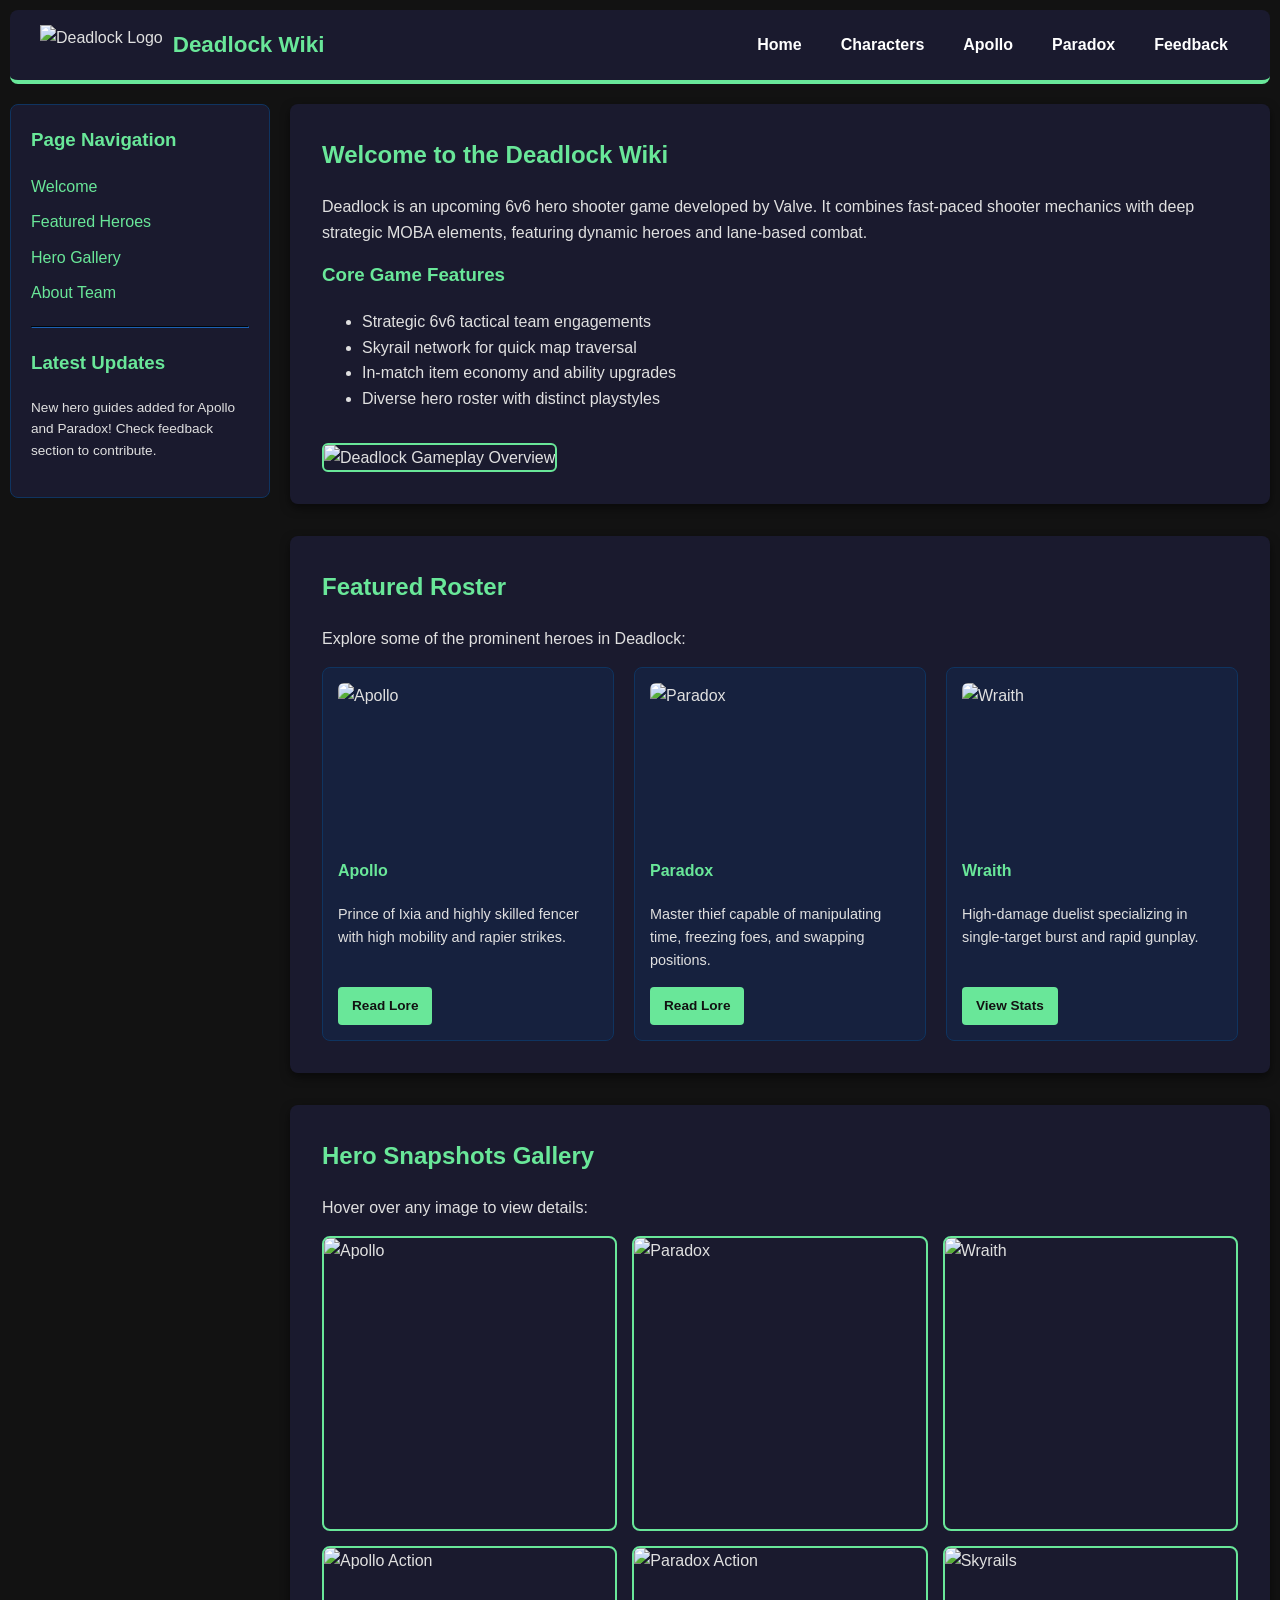
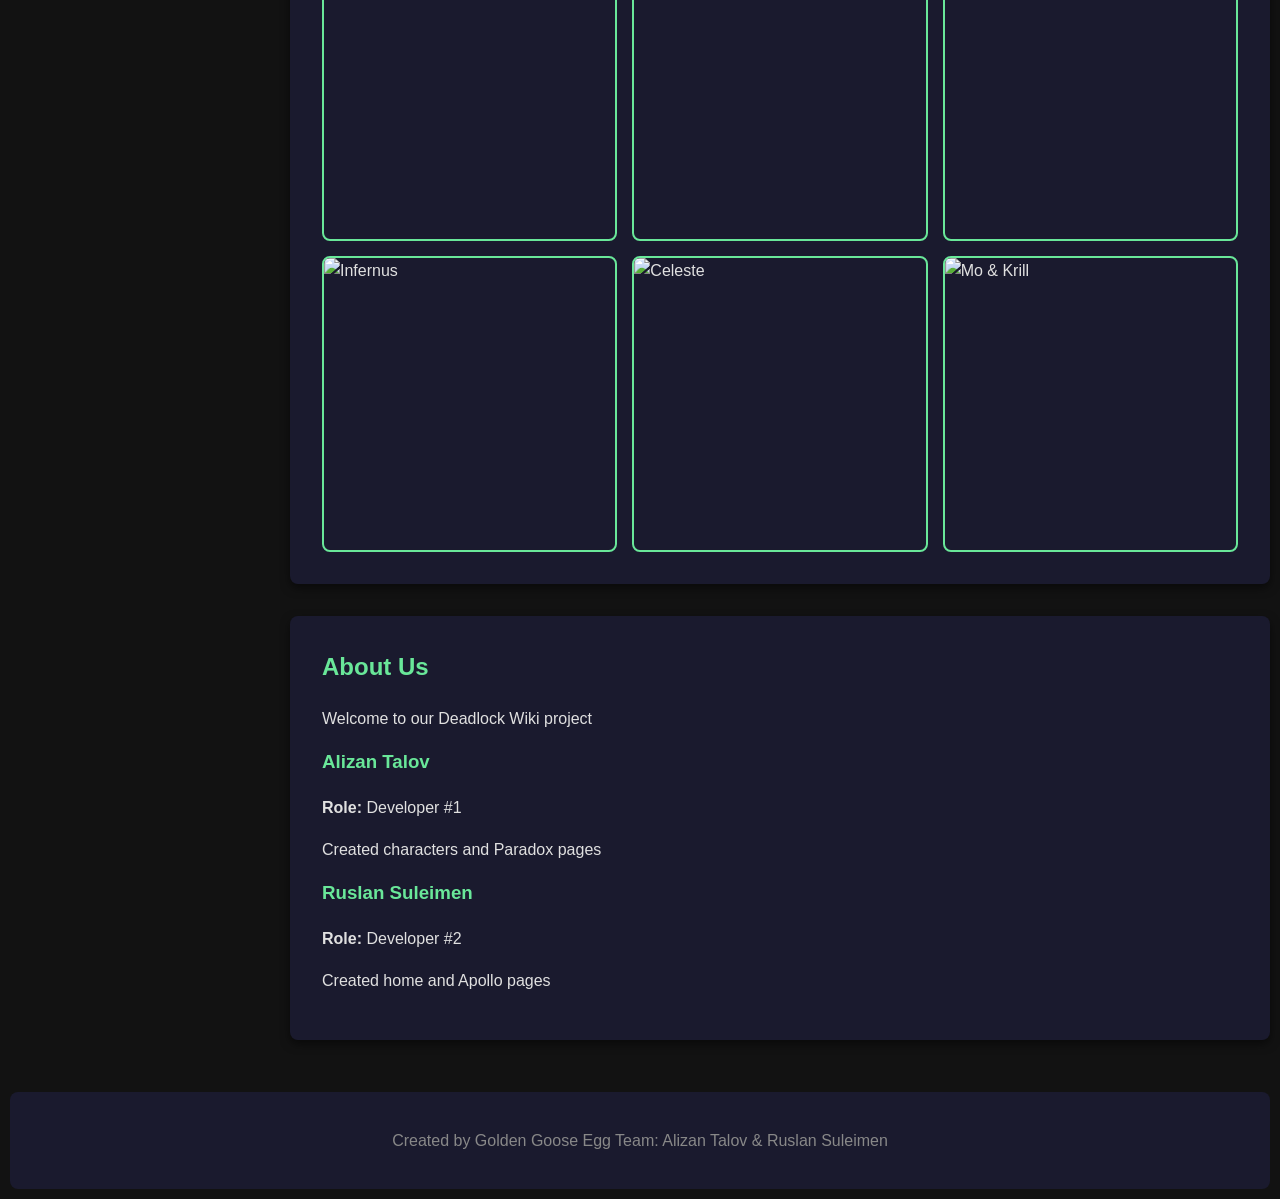
==== index.html @ c1374867 "flexbox and grid" ====
<!DOCTYPE html>
<html lang="en">
<head>
    <meta charset="UTF-8">
    <meta name="viewport" content="width=device-width, initial-scale=1.0">
    <title>Deadlock Wiki - Home</title>
    <link rel="stylesheet" href="css/style.css">
</head>
<body>

    <!-- Grid Container wrapping the site structure -->
    <div class="site-container">

        <!-- Flexbox Header (Logo Left + Links Right) -->
        <header id="main-header">
            <div class="header-logo">
                <img src="https://deadlock.wiki/images/a/a5/Mina_card.png" alt="Deadlock Logo">
                <span>Deadlock Wiki</span>
            </div>
            <nav class="nav-menu">
                <a href="index.html">Home</a>
                <a href="characters.html">Characters</a>
                <a href="apollo.html">Apollo</a>
                <a href="paradox.html">Paradox</a>
                <a href="feedback.html">Feedback</a>
            </nav>
        </header>

        <!-- Grid Area Sidebar -->
        <aside class="sidebar">
            <h3>Page Navigation</h3>
            <ul>
                <li><a href="#welcome">Welcome</a></li>
                <li><a href="#featured-heroes">Featured Heroes</a></li>
                <li><a href="#hero-gallery">Hero Gallery</a></li>
                <li><a href="#about-us">About Team</a></li>
            </ul>
            <hr style="border-color: #0f3460; margin: 20px 0;">
            <h3>Latest Updates</h3>
            <p style="font-size: 0.85rem;">New hero guides added for Apollo and Paradox! Check feedback section to contribute.</p>
        </aside>

        <!-- Grid Area Main Content -->
        <main class="main-content">
            
            <section id="welcome" class="card">
                <h2>Welcome to the Deadlock Wiki</h2>
                <p>Deadlock is an upcoming 6v6 hero shooter game developed by Valve. It combines fast-paced shooter mechanics with deep strategic MOBA elements, featuring dynamic heroes and lane-based combat.</p>
                
                <h3>Core Game Features</h3>
                <ul>
                    <li>Strategic 6v6 tactical team engagements</li>
                    <li>Skyrail network for quick map traversal</li>
                    <li>In-match item economy and ability upgrades</li>
                    <li>Diverse hero roster with distinct playstyles</li>
                </ul>

                <img src="https://i.giphy.com/media/v1.Y2lkPTc5MGI3NjExcno2NTN6ZTB4M2s2aHcwcmx2b3I0MThpc3oyb3dscnY0bTNoazNhaSZlcD12MV9pbnRlcm5hbF9naWZfYnlfaWQmY3Q9Zw/zudVphGuW4loBNWbG4/giphy.gif" alt="Deadlock Gameplay Overview" class="content-img">
            </section>

            <!-- Flexbox Cards Section -->
            <section id="featured-heroes" class="card">
                <h2>Featured Roster</h2>
                <p>Explore some of the prominent heroes in Deadlock:</p>
                
                <div class="card-row-container">
                    <div class="flex-card">
                        <img src="https://deadlock.wiki/images/0/0f/Apollo_card.png" alt="Apollo">
                        <h4>Apollo</h4>
                        <p>Prince of Ixia and highly skilled fencer with high mobility and rapier strikes.</p>
                        <a href="apollo.html" class="card-btn">Read Lore</a>
                    </div>

                    <div class="flex-card">
                        <img src="https://deadlock.wiki/images/0/08/Paradox_card.png" alt="Paradox">
                        <h4>Paradox</h4>
                        <p>Master thief capable of manipulating time, freezing foes, and swapping positions.</p>
                        <a href="paradox.html" class="card-btn">Read Lore</a>
                    </div>

                    <div class="flex-card">
                        <img src="https://deadlock.wiki/images/8/85/Wraith_card.png" alt="Wraith">
                        <h4>Wraith</h4>
                        <p>High-damage duelist specializing in single-target burst and rapid gunplay.</p>
                        <a href="characters.html" class="card-btn">View Stats</a>
                    </div>
                </div>
            </section>

            <!-- Image Gallery -->
            <section id="hero-gallery" class="card">
                <h2>Hero Snapshots Gallery</h2>
                <p>Hover over any image to view details:</p>
                
                <div class="gallery-grid">
                    <div class="gallery-item">
                        <img src="https://deadlock.wiki/images/0/0f/Apollo_card.png" alt="Apollo">
                        <div class="gallery-caption">Apollo - Duelist</div>
                    </div>
                    <div class="gallery-item">
                        <img src="https://deadlock.wiki/images/0/08/Paradox_card.png" alt="Paradox">
                        <div class="gallery-caption">Paradox - Initiator</div>
                    </div>
                    <div class="gallery-item">
                        <img src="https://deadlock.wiki/images/8/85/Wraith_card.png" alt="Wraith">
                        <div class="gallery-caption">Wraith - Carry</div>
                    </div>
                    <div class="gallery-item">
                        <img src="https://media1.tenor.com/m/4LuzGWFWoXIAAAAC/deadlock-valve-rem-deadlock-valve-apollo.gif" alt="Apollo Action">
                        <div class="gallery-caption">Apollo Combat</div>
                    </div>
                    <div class="gallery-item">
                        <img src="https://media1.tenor.com/m/nnmZL1YzI6cAAAAd/deadlock-paradox.gif" alt="Paradox Action">
                        <div class="gallery-caption">Paradox Swap</div>
                    </div>
                    <div class="gallery-item">
                        <img src="https://preview.redd.it/bioshock-style-sky-rail-guards-have-been-removed-opting-for-v0-tcio14kiq2fg1.jpg?width=1080&crop=smart&auto=webp&s=3dd9c41374547551bb95cba4e919bf19cb7da959" alt="Skyrails">
                        <div class="gallery-caption">Skyrail Transit</div>
                    </div>
                    <div class="gallery-item">
                        <img src="https://deadlock.wiki/images/6/6b/Infernus_card.png" alt="Infernus">
                        <div class="gallery-caption">Infernus - Bruiser</div>
                    </div>
                    <div class="gallery-item">
                        <img src="https://deadlock.wiki/images/9/90/Celeste_card.png" alt="Celeste">
                        <div class="gallery-caption">Celeste - Tank</div>
                    </div>
                    <div class="gallery-item">
                        <img src="https://deadlock.wiki/images/a/a1/Mo_%26_Krill_card.png" alt="Mo & Krill">
                        <div class="gallery-caption">Mo & Krill - Tank</div>
                    </div>
                </div>
            </section>

            <section id="about-us" class="card">
                <h2>About Us</h2>
                <p>Welcome to our Deadlock Wiki project</p>

                <div class="bio-block">
                    <h3>Alizan Talov</h3>
                    <p><strong>Role:</strong> Developer #1</p>
                    <p>Created characters and Paradox pages</p>
                </div>

                <div class="bio-block">
                    <h3>Ruslan Suleimen</h3>
                    <p><strong>Role:</strong> Developer #2</p>
                    <p>Created home and Apollo pages</p>
                </div>
            </section>

        </main>

        <!-- Task 3: Grid Area - Footer -->
        <footer>
            <p>Created by Golden Goose Egg Team: Alizan Talov & Ruslan Suleimen</p>
        </footer>

    </div>

</body>
</html>
---- css/style.css ----
/* global styles */
body {
    font-family: 'Comic Sans MS', Tahoma, Geneva, Verdana, sans-serif;
    background-color: #121212;
    color: #e0e0e0;
    margin: 0;
    padding: 0;
    line-height: 1.6;
}

h1, h2, h3 {
    color: #69E799;
    margin-top: 0;
}

p {
    margin-bottom: 15px;
}

/* grid layout */
.site-container {
    display: grid;
    grid-template-areas:
        "header header"
        "sidebar main"
        "footer footer";
    grid-template-columns: 260px 1fr;
    gap: 20px;
    max-width: 1300px;
    margin: 0 auto;
    padding: 10px;
}

/* grid areas */
#main-header { grid-area: header; }
.sidebar { grid-area: sidebar; }
.main-content { grid-area: main; }
footer { grid-area: footer; }

/* sidebar styling */
.sidebar {
    background-color: #1a1a2e;
    padding: 20px;
    border-radius: 8px;
    border: 1px solid #0f3460;
    height: fit-content;
}

.sidebar ul {
    list-style: none;
    padding: 0;
}

.sidebar li {
    margin-bottom: 10px;
}

.sidebar a {
    color: #69E799;
    text-decoration: none;
}

.sidebar a:hover {
    text-decoration: underline;
}

/* flexbox navigation */
#main-header {
    background-color: #1a1a2e;
    padding: 15px 30px;
    border-bottom: 4px solid #69E799;
    display: flex; 
    justify-content: space-between; /* logo left, links right */
    align-items: center; /* vertically centered */
    border-radius: 8px;
}

.header-logo {
    display: flex;
    align-items: center;
    gap: 10px;
}

.header-logo img {
    height: 40px;
    width: auto;
}

.header-logo span {
    font-size: 1.4rem;
    font-weight: bold;
    color: #69E799;
}

.nav-menu {
    display: flex; 
    gap: 15px; 
    align-items: center;
}

.nav-menu a {
    color: #ffffff;
    text-decoration: none;
    font-size: 1rem;
    font-weight: bold;
    padding: 6px 12px;
    transition: color 0.3s, border-bottom 0.3s;
}

.nav-menu a:hover {
    color: #e94560;
    border-bottom: 2px solid #e94560;
}

/* cards */
.card {
    background-color: #1a1a2e;
    margin-bottom: 2rem;
    padding: 2rem;
    border-radius: 8px;
    box-shadow: 0 4px 10px rgba(0,0,0,0.5);
}

/* flexbox card flow */
.card-row-container {
    display: flex; 
    flex-direction: row;
    gap: 20px; /* consistent gaps */
    justify-content: space-between;
    align-items: stretch; /* ensures all cards have equal height */
    margin-top: 15px;
}

.flex-card {
    flex: 1; /* equal width distribution */
    display: flex;
    flex-direction: column;
    background-color: #16213e;
    border-radius: 8px;
    padding: 15px;
    border: 1px solid #0f3460;
    transition: transform 0.3s ease, box-shadow 0.3s ease; /* hover transition */
}

/* lift and shadow hover effect */
.flex-card:hover {
    transform: translateY(-8px);
    box-shadow: 0 8px 20px rgba(105, 231, 153, 0.3);
}

.flex-card img {
    width: 100%;
    height: 160px;
    object-fit: cover;
    border-radius: 6px;
    margin-bottom: 10px;
}

.flex-card h4 {
    color: #69E799;
    margin: 5px 0;
}

.flex-card p {
    font-size: 0.9rem;
    flex-grow: 1; /* pushes button to bottom for neat alignment */
}

.card-btn {
    align-self: flex-start;
    background-color: #69E799;
    color: #121212;
    padding: 8px 14px;
    text-decoration: none;
    font-weight: bold;
    border-radius: 4px;
    font-size: 0.85rem;
    transition: background-color 0.3s;
}

.card-btn:hover {
    background-color: #ff9f1c;
}

/* img gallery (grid) */
.gallery-grid {
    display: grid; /* grid container */
    grid-template-columns: repeat(3, 1fr); /* 3 equal-width columns */
    gap: 15px; /* consistent spacing */
    margin-top: 15px;
}

.gallery-item {
    position: relative;
    overflow: hidden;
    border-radius: 8px;
    border: 2px solid #69E799;
    aspect-ratio: 1 / 1;
}

.gallery-item img {
    width: 100%;
    height: 100%;
    object-fit: cover;
    transition: transform 0.3s ease;
}

.gallery-item:hover img {
    transform: scale(1.1); /* zoom effect on hover */
}

/* caption overlay */
.gallery-caption {
    position: absolute;
    bottom: 0;
    left: 0;
    right: 0;
    background: rgba(26, 26, 46, 0.9);
    color: #69E799;
    padding: 10px;
    text-align: center;
    font-weight: bold;
    transform: translateY(100%); /* hidden initially */
    transition: transform 0.3s ease;
}

.gallery-item:hover .gallery-caption {
    transform: translateY(0); /* slide up on hover */
}

/* existing styles */
#hero-table {
    width: 100%;
    border-collapse: collapse;
    margin: 15px 0;
    background-color: #16213e;
}

#hero-table th, #hero-table td {
    border: 1px solid #0f3460;
    padding: 12px;
    text-align: left;
}

#hero-table th {
    background-color: #2e4d1c;
    color: white;
}

.content-img {
    width: 100%;
    max-width: 600px;
    height: auto;
    border-radius: 6px;
    margin-top: 15px;
    border: 2px solid #69E799;
}

.profile-img {
    width: 200px;
    height: 200px;
    border-radius: 50%;
    border: 4px solid #69E799;
    object-fit: cover;
    margin: 15px auto;
}

.form-group {
    margin-bottom: 15px;
    display: flex;
    flex-direction: column;
}

.form-group input, .form-group select, .form-group textarea {
    padding: 10px;
    border: 1px solid #444;
    border-radius: 4px;
    background-color: #2e4d1c;
    color: #fff;
}

.submit-btn {
    background-color: #2E4D1C;
    color: white;
    border: none;
    padding: 12px 20px;
    cursor: pointer;
    border-radius: 4px;
}

footer {
    text-align: center;
    padding: 20px;
    background-color: #1a1a2e;
    color: #888;
    border-radius: 8px;
}

/* responsive breakpoint */
@media (max-width: 850px) {
    .site-container {
        grid-template-areas:
            "header"
            "main"
            "sidebar"
            "footer";
        grid-template-columns: 1fr;
    }
    .card-row-container {
        flex-direction: column;
    }
    .gallery-grid {
        grid-template-columns: repeat(2, 1fr);
    }
    #main-header {
        flex-direction: column;
        gap: 15px;
    }
}
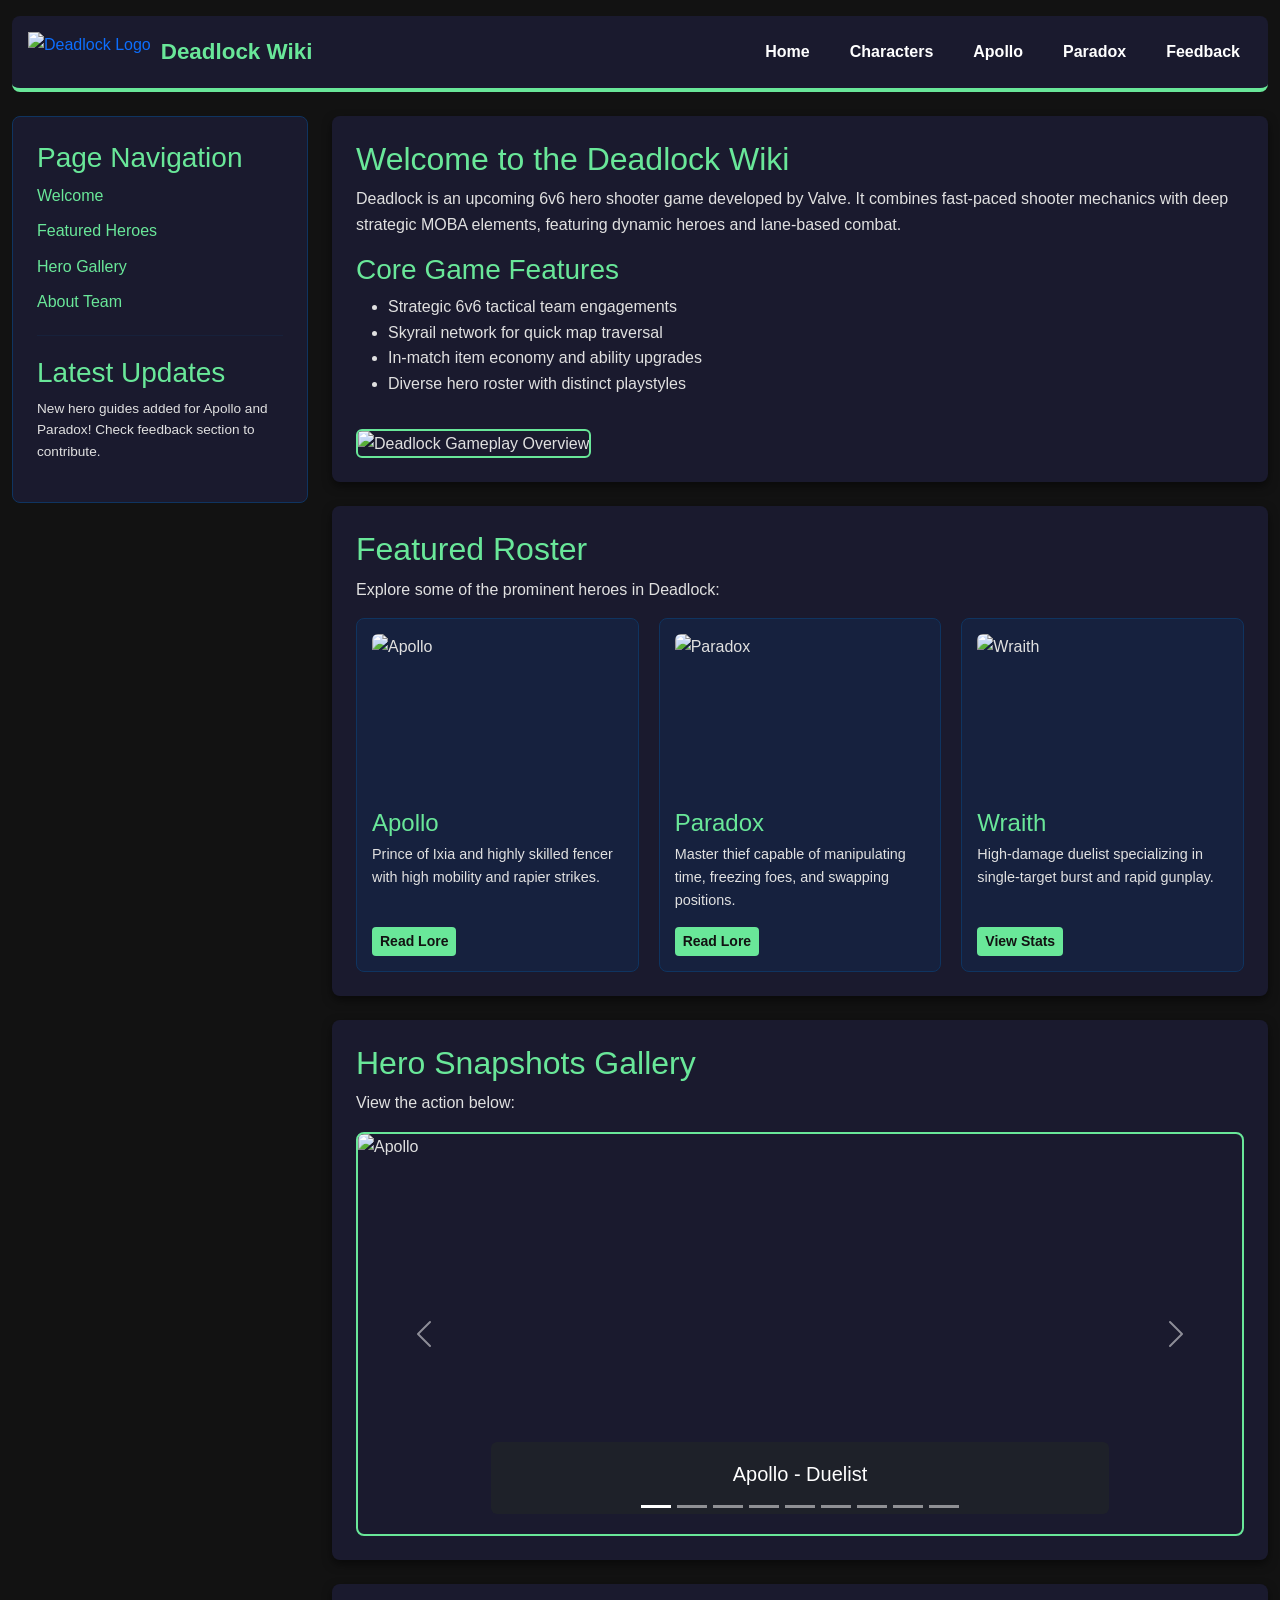
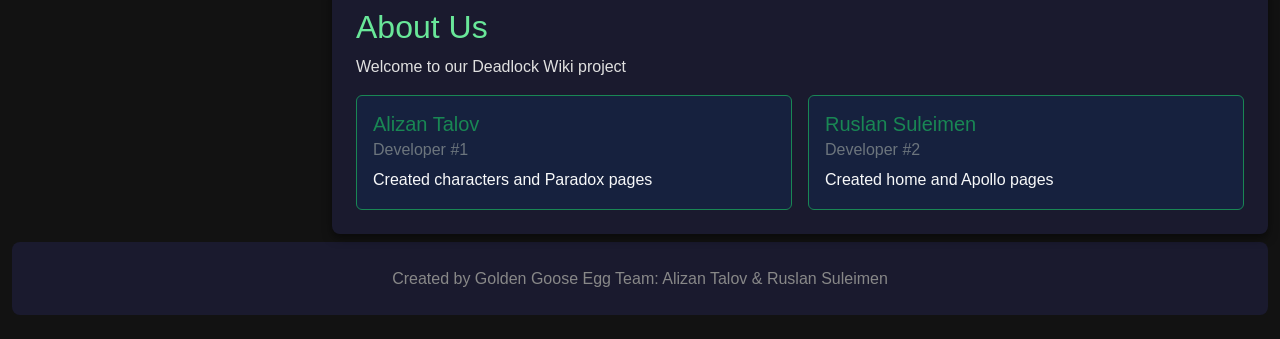
==== commit 2c1844f7: "assignment 3 changes" ====
--- a/index.html
+++ b/index.html
@@ -4,159 +4,180 @@
     <meta charset="UTF-8">
     <meta name="viewport" content="width=device-width, initial-scale=1.0">
     <title>Deadlock Wiki - Home</title>
+    <!-- Bootstrap CSS -->
+    <link href="https://cdn.jsdelivr.net/npm/bootstrap@5.3.3/dist/css/bootstrap.min.css" rel="stylesheet">
     <link rel="stylesheet" href="css/style.css">
 </head>
 <body>
 
-    <!-- Grid Container wrapping the site structure -->
-    <div class="site-container">
+    <!-- Task 3 & 4: Container and Spacing -->
+    <div class="container site-container pt-3">
 
-        <!-- Flexbox Header (Logo Left + Links Right) -->
-        <header id="main-header">
-            <div class="header-logo">
-                <img src="https://deadlock.wiki/images/a/a5/Mina_card.png" alt="Deadlock Logo">
-                <span>Deadlock Wiki</span>
-            </div>
-            <nav class="nav-menu">
-                <a href="index.html">Home</a>
-                <a href="characters.html">Characters</a>
-                <a href="apollo.html">Apollo</a>
-                <a href="paradox.html">Paradox</a>
-                <a href="feedback.html">Feedback</a>
-            </nav>
-        </header>
-
-        <!-- Grid Area Sidebar -->
-        <aside class="sidebar">
-            <h3>Page Navigation</h3>
-            <ul>
-                <li><a href="#welcome">Welcome</a></li>
-                <li><a href="#featured-heroes">Featured Heroes</a></li>
-                <li><a href="#hero-gallery">Hero Gallery</a></li>
-                <li><a href="#about-us">About Team</a></li>
-            </ul>
-            <hr style="border-color: #0f3460; margin: 20px 0;">
-            <h3>Latest Updates</h3>
-            <p style="font-size: 0.85rem;">New hero guides added for Apollo and Paradox! Check feedback section to contribute.</p>
-        </aside>
-
-        <!-- Grid Area Main Content -->
-        <main class="main-content">
-            
-            <section id="welcome" class="card">
-                <h2>Welcome to the Deadlock Wiki</h2>
-                <p>Deadlock is an upcoming 6v6 hero shooter game developed by Valve. It combines fast-paced shooter mechanics with deep strategic MOBA elements, featuring dynamic heroes and lane-based combat.</p>
-                
-                <h3>Core Game Features</h3>
-                <ul>
-                    <li>Strategic 6v6 tactical team engagements</li>
-                    <li>Skyrail network for quick map traversal</li>
-                    <li>In-match item economy and ability upgrades</li>
-                    <li>Diverse hero roster with distinct playstyles</li>
-                </ul>
-
-                <img src="https://i.giphy.com/media/v1.Y2lkPTc5MGI3NjExcno2NTN6ZTB4M2s2aHcwcmx2b3I0MThpc3oyb3dscnY0bTNoazNhaSZlcD12MV9pbnRlcm5hbF9naWZfYnlfaWQmY3Q9Zw/zudVphGuW4loBNWbG4/giphy.gif" alt="Deadlock Gameplay Overview" class="content-img">
-            </section>
-
-            <!-- Flexbox Cards Section -->
-            <section id="featured-heroes" class="card">
-                <h2>Featured Roster</h2>
-                <p>Explore some of the prominent heroes in Deadlock:</p>
-                
-                <div class="card-row-container">
-                    <div class="flex-card">
-                        <img src="https://deadlock.wiki/images/0/0f/Apollo_card.png" alt="Apollo">
-                        <h4>Apollo</h4>
-                        <p>Prince of Ixia and highly skilled fencer with high mobility and rapier strikes.</p>
-                        <a href="apollo.html" class="card-btn">Read Lore</a>
-                    </div>
-
-                    <div class="flex-card">
-                        <img src="https://deadlock.wiki/images/0/08/Paradox_card.png" alt="Paradox">
-                        <h4>Paradox</h4>
-                        <p>Master thief capable of manipulating time, freezing foes, and swapping positions.</p>
-                        <a href="paradox.html" class="card-btn">Read Lore</a>
-                    </div>
-
-                    <div class="flex-card">
-                        <img src="https://deadlock.wiki/images/8/85/Wraith_card.png" alt="Wraith">
-                        <h4>Wraith</h4>
-                        <p>High-damage duelist specializing in single-target burst and rapid gunplay.</p>
-                        <a href="characters.html" class="card-btn">View Stats</a>
+        <!-- Task 5: Bootstrap Navigation Bar -->
+        <nav class="navbar navbar-expand-lg mb-4 p-3" id="main-header">
+            <div class="container-fluid p-0">
+                <a class="header-logo" href="index.html">
+                    <img src="https://deadlock.wiki/images/a/a5/Mina_card.png" alt="Deadlock Logo">
+                    <span>Deadlock Wiki</span>
+                </a>
+                <button class="navbar-toggler custom-toggler bg-secondary" type="button" data-bs-toggle="collapse" data-bs-target="#navbarNav">
+                    <span class="navbar-toggler-icon"></span>
+                </button>
+                <div class="collapse navbar-collapse nav-menu" id="navbarNav">
+                    <div class="navbar-nav ms-auto gap-3">
+                        <a href="index.html">Home</a>
+                        <a href="characters.html">Characters</a>
+                        <a href="apollo.html">Apollo</a>
+                        <a href="paradox.html">Paradox</a>
+                        <a href="feedback.html">Feedback</a>
                     </div>
                 </div>
-            </section>
+            </div>
+        </nav>
 
-            <!-- Image Gallery -->
-            <section id="hero-gallery" class="card">
-                <h2>Hero Snapshots Gallery</h2>
-                <p>Hover over any image to view details:</p>
+        <!-- Task 3: Bootstrap Grid -->
+        <div class="row">
+            
+            <!-- Sidebar -->
+            <aside class="col-lg-3 col-md-4 mb-4">
+                <!-- Task 4: Spacing (p-4) -->
+                <div class="sidebar p-4">
+                    <h3>Page Navigation</h3>
+                    <ul>
+                        <li><a href="#welcome">Welcome</a></li>
+                        <li><a href="#featured-heroes">Featured Heroes</a></li>
+                        <li><a href="#hero-gallery">Hero Gallery</a></li>
+                        <li><a href="#about-us">About Team</a></li>
+                    </ul>
+                    <hr style="border-color: #0f3460; margin: 20px 0;">
+                    <h3>Latest Updates</h3>
+                    <p style="font-size: 0.85rem;">New hero guides added for Apollo and Paradox! Check feedback section to contribute.</p>
+                </div>
+            </aside>
+
+            <!-- Main Content -->
+            <main class="col-lg-9 col-md-8">
                 
-                <div class="gallery-grid">
-                    <div class="gallery-item">
-                        <img src="https://deadlock.wiki/images/0/0f/Apollo_card.png" alt="Apollo">
-                        <div class="gallery-caption">Apollo - Duelist</div>
+                <section id="welcome" class="custom-panel p-4 mb-4">
+                    <h2>Welcome to the Deadlock Wiki</h2>
+                    <p>Deadlock is an upcoming 6v6 hero shooter game developed by Valve. It combines fast-paced shooter mechanics with deep strategic MOBA elements, featuring dynamic heroes and lane-based combat.</p>
+                    
+                    <h3>Core Game Features</h3>
+                    <ul>
+                        <li>Strategic 6v6 tactical team engagements</li>
+                        <li>Skyrail network for quick map traversal</li>
+                        <li>In-match item economy and ability upgrades</li>
+                        <li>Diverse hero roster with distinct playstyles</li>
+                    </ul>
+
+                    <img src="https://i.giphy.com/media/v1.Y2lkPTc5MGI3NjExcno2NTN6ZTB4M2s2aHcwcmx2b3I0MThpc3oyb3dscnY0bTNoazNhaSZlcD12MV9pbnRlcm5hbF9naWZfYnlfaWQmY3Q9Zw/zudVphGuW4loBNWbG4/giphy.gif" alt="Deadlock Gameplay Overview" class="content-img mt-3">
+                </section>
+
+                <!-- Task 2: Card Group (Media queries from CSS) -->
+                <section id="featured-heroes" class="custom-panel p-4 mb-4">
+                    <h2>Featured Roster</h2>
+                    <p>Explore some of the prominent heroes in Deadlock:</p>
+                    
+                    <div class="card-row-container mt-3">
+                        <div class="flex-card">
+                            <img src="https://deadlock.wiki/images/0/0f/Apollo_card.png" alt="Apollo">
+                            <h4>Apollo</h4>
+                            <p>Prince of Ixia and highly skilled fencer with high mobility and rapier strikes.</p>
+                            <!-- Task 6: Bootstrap Buttons -->
+                            <a href="apollo.html" class="btn custom-btn btn-sm align-self-start">Read Lore</a>
+                        </div>
+
+                        <div class="flex-card">
+                            <img src="https://deadlock.wiki/images/0/08/Paradox_card.png" alt="Paradox">
+                            <h4>Paradox</h4>
+                            <p>Master thief capable of manipulating time, freezing foes, and swapping positions.</p>
+                            <a href="paradox.html" class="btn custom-btn btn-sm align-self-start">Read Lore</a>
+                        </div>
+
+                        <div class="flex-card">
+                            <img src="https://deadlock.wiki/images/8/85/Wraith_card.png" alt="Wraith">
+                            <h4>Wraith</h4>
+                            <p>High-damage duelist specializing in single-target burst and rapid gunplay.</p>
+                            <a href="characters.html" class="btn custom-btn btn-sm align-self-start">View Stats</a>
+                        </div>
                     </div>
-                    <div class="gallery-item">
-                        <img src="https://deadlock.wiki/images/0/08/Paradox_card.png" alt="Paradox">
-                        <div class="gallery-caption">Paradox - Initiator</div>
+                </section>
+
+                <!-- Task 7: Bootstrap Carousel (Replaces Grid Gallery) -->
+                <section id="hero-gallery" class="custom-panel p-4 mb-4">
+                    <h2>Hero Snapshots Gallery</h2>
+                    <p>View the action below:</p>
+                    
+                    <div id="carouselExample" class="carousel slide mt-3" data-bs-ride="carousel" style="border: 2px solid #69E799; border-radius: 8px; overflow: hidden;">
+                        <div class="carousel-indicators">
+                            <button type="button" data-bs-target="#carouselExample" data-bs-slide-to="0" class="active"></button>
+                            <button type="button" data-bs-target="#carouselExample" data-bs-slide-to="1"></button>
+                            <button type="button" data-bs-target="#carouselExample" data-bs-slide-to="2"></button>
+                            <button type="button" data-bs-target="#carouselExample" data-bs-slide-to="3"></button>
+                            <button type="button" data-bs-target="#carouselExample" data-bs-slide-to="4"></button>
+                            <button type="button" data-bs-target="#carouselExample" data-bs-slide-to="5"></button>
+                            <button type="button" data-bs-target="#carouselExample" data-bs-slide-to="6"></button>
+                            <button type="button" data-bs-target="#carouselExample" data-bs-slide-to="7"></button>
+                            <button type="button" data-bs-target="#carouselExample" data-bs-slide-to="8"></button>
+                        </div>
+                        <div class="carousel-inner">
+                            <div class="carousel-item active"><img src="https://deadlock.wiki/images/0/0f/Apollo_card.png" class="d-block w-100" style="height: 400px; object-fit: cover;" alt="Apollo"><div class="carousel-caption bg-dark bg-opacity-75 rounded"><h5>Apollo - Duelist</h5></div></div>
+                            <div class="carousel-item"><img src="https://deadlock.wiki/images/0/08/Paradox_card.png" class="d-block w-100" style="height: 400px; object-fit: cover;" alt="Paradox"><div class="carousel-caption bg-dark bg-opacity-75 rounded"><h5>Paradox - Initiator</h5></div></div>
+                            <div class="carousel-item"><img src="https://deadlock.wiki/images/8/85/Wraith_card.png" class="d-block w-100" style="height: 400px; object-fit: cover;" alt="Wraith"><div class="carousel-caption bg-dark bg-opacity-75 rounded"><h5>Wraith - Carry</h5></div></div>
+                            <div class="carousel-item"><img src="https://media1.tenor.com/m/4LuzGWFWoXIAAAAC/deadlock-valve-rem-deadlock-valve-apollo.gif" class="d-block w-100" style="height: 400px; object-fit: cover;" alt="Apollo Combat"><div class="carousel-caption bg-dark bg-opacity-75 rounded"><h5>Apollo Combat</h5></div></div>
+                            <div class="carousel-item"><img src="https://media1.tenor.com/m/nnmZL1YzI6cAAAAd/deadlock-paradox.gif" class="d-block w-100" style="height: 400px; object-fit: cover;" alt="Paradox Swap"><div class="carousel-caption bg-dark bg-opacity-75 rounded"><h5>Paradox Swap</h5></div></div>
+                            <div class="carousel-item"><img src="https://preview.redd.it/bioshock-style-sky-rail-guards-have-been-removed-opting-for-v0-tcio14kiq2fg1.jpg?width=1080&crop=smart&auto=webp&s=3dd9c41374547551bb95cba4e919bf19cb7da959" class="d-block w-100" style="height: 400px; object-fit: cover;" alt="Skyrails"><div class="carousel-caption bg-dark bg-opacity-75 rounded"><h5>Skyrail Transit</h5></div></div>
+                            <div class="carousel-item"><img src="https://deadlock.wiki/images/6/6b/Infernus_card.png" class="d-block w-100" style="height: 400px; object-fit: cover;" alt="Infernus"><div class="carousel-caption bg-dark bg-opacity-75 rounded"><h5>Infernus - Bruiser</h5></div></div>
+                            <div class="carousel-item"><img src="https://deadlock.wiki/images/9/90/Celeste_card.png" class="d-block w-100" style="height: 400px; object-fit: cover;" alt="Celeste"><div class="carousel-caption bg-dark bg-opacity-75 rounded"><h5>Celeste - Tank</h5></div></div>
+                            <div class="carousel-item"><img src="https://deadlock.wiki/images/a/a1/Mo_%26_Krill_card.png" class="d-block w-100" style="height: 400px; object-fit: cover;" alt="Mo & Krill"><div class="carousel-caption bg-dark bg-opacity-75 rounded"><h5>Mo & Krill - Tank</h5></div></div>
+                        </div>
+                        <button class="carousel-control-prev" type="button" data-bs-target="#carouselExample" data-bs-slide="prev">
+                            <span class="carousel-control-prev-icon"></span>
+                        </button>
+                        <button class="carousel-control-next" type="button" data-bs-target="#carouselExample" data-bs-slide="next">
+                            <span class="carousel-control-next-icon"></span>
+                        </button>
                     </div>
-                    <div class="gallery-item">
-                        <img src="https://deadlock.wiki/images/8/85/Wraith_card.png" alt="Wraith">
-                        <div class="gallery-caption">Wraith - Carry</div>
+                </section>
+
+                <!-- Task 8: Bootstrap Cards -->
+                <section id="about-us" class="custom-panel p-4">
+                    <h2>About Us</h2>
+                    <p>Welcome to our Deadlock Wiki project</p>
+
+                    <div class="row g-3">
+                        <div class="col-md-6">
+                            <div class="card bg-dark text-light border-success h-100" style="background-color: #16213e !important;">
+                                <div class="card-body">
+                                    <h5 class="card-title text-success">Alizan Talov</h5>
+                                    <h6 class="card-subtitle mb-2 text-secondary">Developer #1</h6>
+                                    <p class="card-text">Created characters and Paradox pages</p>
+                                </div>
+                            </div>
+                        </div>
+                        <div class="col-md-6">
+                            <div class="card bg-dark text-light border-success h-100" style="background-color: #16213e !important;">
+                                <div class="card-body">
+                                    <h5 class="card-title text-success">Ruslan Suleimen</h5>
+                                    <h6 class="card-subtitle mb-2 text-secondary">Developer #2</h6>
+                                    <p class="card-text">Created home and Apollo pages</p>
+                                </div>
+                            </div>
+                        </div>
                     </div>
-                    <div class="gallery-item">
-                        <img src="https://media1.tenor.com/m/4LuzGWFWoXIAAAAC/deadlock-valve-rem-deadlock-valve-apollo.gif" alt="Apollo Action">
-                        <div class="gallery-caption">Apollo Combat</div>
-                    </div>
-                    <div class="gallery-item">
-                        <img src="https://media1.tenor.com/m/nnmZL1YzI6cAAAAd/deadlock-paradox.gif" alt="Paradox Action">
-                        <div class="gallery-caption">Paradox Swap</div>
-                    </div>
-                    <div class="gallery-item">
-                        <img src="https://preview.redd.it/bioshock-style-sky-rail-guards-have-been-removed-opting-for-v0-tcio14kiq2fg1.jpg?width=1080&crop=smart&auto=webp&s=3dd9c41374547551bb95cba4e919bf19cb7da959" alt="Skyrails">
-                        <div class="gallery-caption">Skyrail Transit</div>
-                    </div>
-                    <div class="gallery-item">
-                        <img src="https://deadlock.wiki/images/6/6b/Infernus_card.png" alt="Infernus">
-                        <div class="gallery-caption">Infernus - Bruiser</div>
-                    </div>
-                    <div class="gallery-item">
-                        <img src="https://deadlock.wiki/images/9/90/Celeste_card.png" alt="Celeste">
-                        <div class="gallery-caption">Celeste - Tank</div>
-                    </div>
-                    <div class="gallery-item">
-                        <img src="https://deadlock.wiki/images/a/a1/Mo_%26_Krill_card.png" alt="Mo & Krill">
-                        <div class="gallery-caption">Mo & Krill - Tank</div>
-                    </div>
-                </div>
-            </section>
+                </section>
 
-            <section id="about-us" class="card">
-                <h2>About Us</h2>
-                <p>Welcome to our Deadlock Wiki project</p>
+            </main>
+        </div>
 
-                <div class="bio-block">
-                    <h3>Alizan Talov</h3>
-                    <p><strong>Role:</strong> Developer #1</p>
-                    <p>Created characters and Paradox pages</p>
-                </div>
-
-                <div class="bio-block">
-                    <h3>Ruslan Suleimen</h3>
-                    <p><strong>Role:</strong> Developer #2</p>
-                    <p>Created home and Apollo pages</p>
-                </div>
-            </section>
-
-        </main>
-
-        <!-- Task 3: Grid Area - Footer -->
-        <footer>
-            <p>Created by Golden Goose Egg Team: Alizan Talov & Ruslan Suleimen</p>
+        <!-- Footer -->
+        <footer class="p-4 mt-2 mb-4">
+            <p class="mb-0">Created by Golden Goose Egg Team: Alizan Talov & Ruslan Suleimen</p>
         </footer>
 
     </div>
 
+    <!-- Bootstrap JS -->
+    <script src="https://cdn.jsdelivr.net/npm/bootstrap@5.3.3/dist/js/bootstrap.bundle.min.js"></script>
 </body>
 </html>
--- a/css/style.css
+++ b/css/style.css
@@ -17,61 +17,21 @@
     margin-bottom: 15px;
 }
 
-/* grid layout */
+/* Task 1: Responsive Typography */
+html { font-size: 14px; }
+@media (min-width: 768px) { html { font-size: 15px; } }
+@media (min-width: 992px) { html { font-size: 16px; } }
+
+/* Override Bootstrap Container to match original width */
 .site-container {
-    display: grid;
-    grid-template-areas:
-        "header header"
-        "sidebar main"
-        "footer footer";
-    grid-template-columns: 260px 1fr;
-    gap: 20px;
     max-width: 1300px;
     margin: 0 auto;
-    padding: 10px;
-}
-
-/* grid areas */
-#main-header { grid-area: header; }
-.sidebar { grid-area: sidebar; }
-.main-content { grid-area: main; }
-footer { grid-area: footer; }
-
-/* sidebar styling */
-.sidebar {
-    background-color: #1a1a2e;
-    padding: 20px;
-    border-radius: 8px;
-    border: 1px solid #0f3460;
-    height: fit-content;
-}
-
-.sidebar ul {
-    list-style: none;
-    padding: 0;
-}
-
-.sidebar li {
-    margin-bottom: 10px;
-}
-
-.sidebar a {
-    color: #69E799;
-    text-decoration: none;
-}
-
-.sidebar a:hover {
-    text-decoration: underline;
-}
-
-/* flexbox navigation */
+}
+
+/* flexbox navigation (Bootstrap Navbar Override) */
 #main-header {
     background-color: #1a1a2e;
-    padding: 15px 30px;
     border-bottom: 4px solid #69E799;
-    display: flex; 
-    justify-content: space-between; /* logo left, links right */
-    align-items: center; /* vertically centered */
     border-radius: 8px;
 }
 
@@ -79,6 +39,7 @@
     display: flex;
     align-items: center;
     gap: 10px;
+    text-decoration: none;
 }
 
 .header-logo img {
@@ -92,57 +53,82 @@
     color: #69E799;
 }
 
-.nav-menu {
-    display: flex; 
-    gap: 15px; 
-    align-items: center;
-}
-
 .nav-menu a {
-    color: #ffffff;
-    text-decoration: none;
+    color: #ffffff !important;
     font-size: 1rem;
     font-weight: bold;
     padding: 6px 12px;
     transition: color 0.3s, border-bottom 0.3s;
+    text-decoration: none;
 }
 
 .nav-menu a:hover {
-    color: #e94560;
+    color: #e94560 !important;
     border-bottom: 2px solid #e94560;
 }
 
-/* cards */
-.card {
-    background-color: #1a1a2e;
-    margin-bottom: 2rem;
-    padding: 2rem;
+/* sidebar styling */
+.sidebar {
+    background-color: #1a1a2e;
+    border-radius: 8px;
+    border: 1px solid #0f3460;
+    height: fit-content;
+}
+
+.sidebar ul {
+    list-style: none;
+    padding: 0;
+}
+
+.sidebar li {
+    margin-bottom: 10px;
+}
+
+.sidebar a {
+    color: #69E799;
+    text-decoration: none;
+}
+
+.sidebar a:hover {
+    text-decoration: underline;
+}
+
+/* cards (Override Bootstrap .card to match your original design) */
+.custom-panel {
+    background-color: #1a1a2e;
     border-radius: 8px;
     box-shadow: 0 4px 10px rgba(0,0,0,0.5);
 }
 
-/* flexbox card flow */
+/* Task 2: Custom Card Group (Only Media Queries, NO Bootstrap Grid here) */
 .card-row-container {
     display: flex; 
-    flex-direction: row;
-    gap: 20px; /* consistent gaps */
-    justify-content: space-between;
-    align-items: stretch; /* ensures all cards have equal height */
-    margin-top: 15px;
+    flex-wrap: wrap;
+    gap: 20px;
 }
 
 .flex-card {
-    flex: 1; /* equal width distribution */
+    background-color: #16213e;
+    border-radius: 8px;
+    padding: 15px;
+    border: 1px solid #0f3460;
     display: flex;
     flex-direction: column;
-    background-color: #16213e;
-    border-radius: 8px;
-    padding: 15px;
-    border: 1px solid #0f3460;
-    transition: transform 0.3s ease, box-shadow 0.3s ease; /* hover transition */
-}
-
-/* lift and shadow hover effect */
+    transition: transform 0.3s ease, box-shadow 0.3s ease;
+    /* Mobile: 1 col */
+    flex: 1 1 100%; 
+}
+
+@media (min-width: 768px) {
+    /* Tablet: 2 cols */
+    .flex-card { flex: 1 1 calc(50% - 20px); }
+}
+
+@media (min-width: 992px) {
+    /* Desktop: 3 cols */
+    .flex-card { flex: 1 1 calc(33.333% - 20px); }
+}
+
 .flex-card:hover {
     transform: translateY(-8px);
     box-shadow: 0 8px 20px rgba(105, 231, 153, 0.3);
@@ -163,82 +149,31 @@
 
 .flex-card p {
     font-size: 0.9rem;
-    flex-grow: 1; /* pushes button to bottom for neat alignment */
-}
-
-.card-btn {
-    align-self: flex-start;
-    background-color: #69E799;
-    color: #121212;
-    padding: 8px 14px;
-    text-decoration: none;
+    flex-grow: 1;
+}
+
+/* Buttons */
+.custom-btn {
+    background-color: #69E799 !important;
+    color: #121212 !important;
     font-weight: bold;
-    border-radius: 4px;
-    font-size: 0.85rem;
+    border: none;
     transition: background-color 0.3s;
 }
 
-.card-btn:hover {
-    background-color: #ff9f1c;
-}
-
-/* img gallery (grid) */
-.gallery-grid {
-    display: grid; /* grid container */
-    grid-template-columns: repeat(3, 1fr); /* 3 equal-width columns */
-    gap: 15px; /* consistent spacing */
-    margin-top: 15px;
-}
-
-.gallery-item {
-    position: relative;
-    overflow: hidden;
-    border-radius: 8px;
-    border: 2px solid #69E799;
-    aspect-ratio: 1 / 1;
-}
-
-.gallery-item img {
-    width: 100%;
-    height: 100%;
-    object-fit: cover;
-    transition: transform 0.3s ease;
-}
-
-.gallery-item:hover img {
-    transform: scale(1.1); /* zoom effect on hover */
-}
-
-/* caption overlay */
-.gallery-caption {
-    position: absolute;
-    bottom: 0;
-    left: 0;
-    right: 0;
-    background: rgba(26, 26, 46, 0.9);
-    color: #69E799;
-    padding: 10px;
-    text-align: center;
-    font-weight: bold;
-    transform: translateY(100%); /* hidden initially */
-    transition: transform 0.3s ease;
-}
-
-.gallery-item:hover .gallery-caption {
-    transform: translateY(0); /* slide up on hover */
+.custom-btn:hover {
+    background-color: #ff9f1c !important;
 }
 
 /* existing styles */
 #hero-table {
     width: 100%;
     border-collapse: collapse;
-    margin: 15px 0;
     background-color: #16213e;
 }
 
 #hero-table th, #hero-table td {
     border: 1px solid #0f3460;
-    padding: 12px;
     text-align: left;
 }
 
@@ -252,7 +187,6 @@
     max-width: 600px;
     height: auto;
     border-radius: 6px;
-    margin-top: 15px;
     border: 2px solid #69E799;
 }
 
@@ -262,58 +196,11 @@
     border-radius: 50%;
     border: 4px solid #69E799;
     object-fit: cover;
-    margin: 15px auto;
-}
-
-.form-group {
-    margin-bottom: 15px;
-    display: flex;
-    flex-direction: column;
-}
-
-.form-group input, .form-group select, .form-group textarea {
-    padding: 10px;
-    border: 1px solid #444;
-    border-radius: 4px;
-    background-color: #2e4d1c;
-    color: #fff;
-}
-
-.submit-btn {
-    background-color: #2E4D1C;
-    color: white;
-    border: none;
-    padding: 12px 20px;
-    cursor: pointer;
-    border-radius: 4px;
 }
 
 footer {
     text-align: center;
-    padding: 20px;
     background-color: #1a1a2e;
     color: #888;
     border-radius: 8px;
-}
-
-/* responsive breakpoint */
-@media (max-width: 850px) {
-    .site-container {
-        grid-template-areas:
-            "header"
-            "main"
-            "sidebar"
-            "footer";
-        grid-template-columns: 1fr;
-    }
-    .card-row-container {
-        flex-direction: column;
-    }
-    .gallery-grid {
-        grid-template-columns: repeat(2, 1fr);
-    }
-    #main-header {
-        flex-direction: column;
-        gap: 15px;
-    }
 }
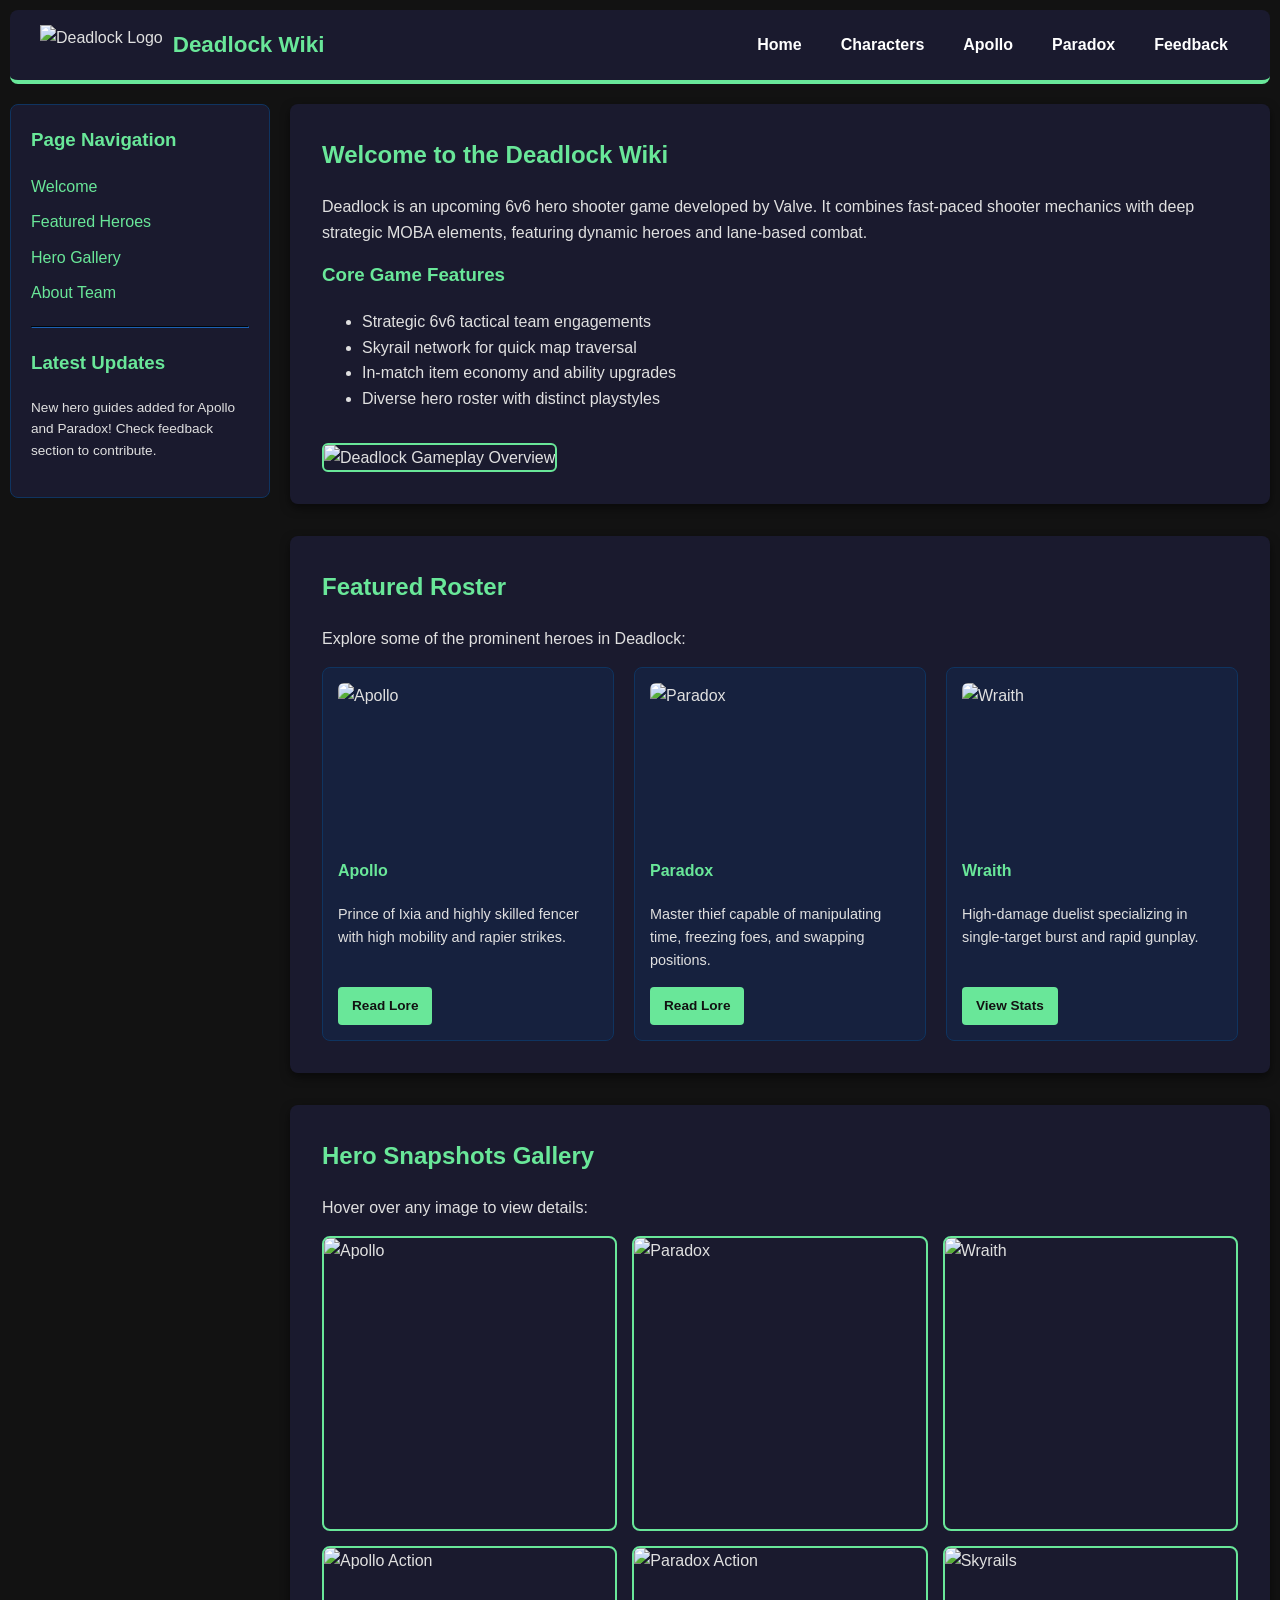
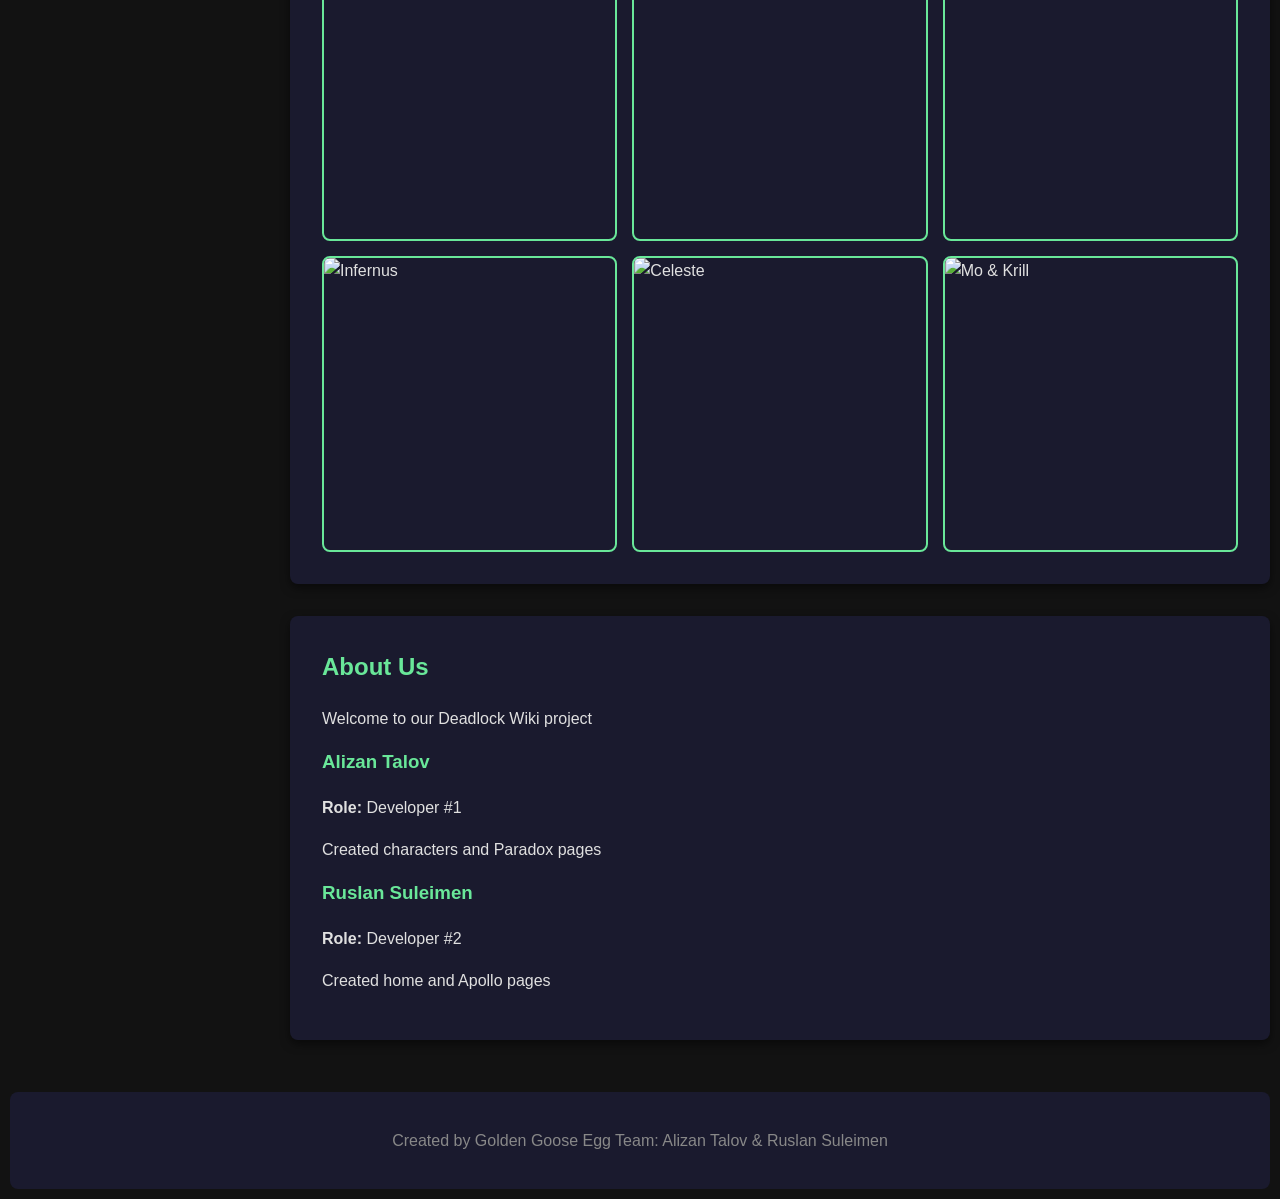
==== commit 2c506279: "Add files via upload midterm" ====
--- a/index.html
+++ b/index.html
@@ -4,180 +4,159 @@
     <meta charset="UTF-8">
     <meta name="viewport" content="width=device-width, initial-scale=1.0">
     <title>Deadlock Wiki - Home</title>
-    <!-- Bootstrap CSS -->
-    <link href="https://cdn.jsdelivr.net/npm/bootstrap@5.3.3/dist/css/bootstrap.min.css" rel="stylesheet">
     <link rel="stylesheet" href="css/style.css">
 </head>
 <body>
 
-    <!-- Task 3 & 4: Container and Spacing -->
-    <div class="container site-container pt-3">
+    <!-- Grid Container wrapping the site structure -->
+    <div class="site-container">
 
-        <!-- Task 5: Bootstrap Navigation Bar -->
-        <nav class="navbar navbar-expand-lg mb-4 p-3" id="main-header">
-            <div class="container-fluid p-0">
-                <a class="header-logo" href="index.html">
-                    <img src="https://deadlock.wiki/images/a/a5/Mina_card.png" alt="Deadlock Logo">
-                    <span>Deadlock Wiki</span>
-                </a>
-                <button class="navbar-toggler custom-toggler bg-secondary" type="button" data-bs-toggle="collapse" data-bs-target="#navbarNav">
-                    <span class="navbar-toggler-icon"></span>
-                </button>
-                <div class="collapse navbar-collapse nav-menu" id="navbarNav">
-                    <div class="navbar-nav ms-auto gap-3">
-                        <a href="index.html">Home</a>
-                        <a href="characters.html">Characters</a>
-                        <a href="apollo.html">Apollo</a>
-                        <a href="paradox.html">Paradox</a>
-                        <a href="feedback.html">Feedback</a>
+        <!-- Flexbox Header (Logo Left + Links Right) -->
+        <header id="main-header">
+            <div class="header-logo">
+                <img src="https://deadlock.wiki/images/a/a5/Mina_card.png" alt="Deadlock Logo">
+                <span>Deadlock Wiki</span>
+            </div>
+            <nav class="nav-menu">
+                <a href="index.html">Home</a>
+                <a href="characters.html">Characters</a>
+                <a href="apollo.html">Apollo</a>
+                <a href="paradox.html">Paradox</a>
+                <a href="feedback.html">Feedback</a>
+            </nav>
+        </header>
+
+        <!-- Grid Area Sidebar -->
+        <aside class="sidebar">
+            <h3>Page Navigation</h3>
+            <ul>
+                <li><a href="#welcome">Welcome</a></li>
+                <li><a href="#featured-heroes">Featured Heroes</a></li>
+                <li><a href="#hero-gallery">Hero Gallery</a></li>
+                <li><a href="#about-us">About Team</a></li>
+            </ul>
+            <hr style="border-color: #0f3460; margin: 20px 0;">
+            <h3>Latest Updates</h3>
+            <p style="font-size: 0.85rem;">New hero guides added for Apollo and Paradox! Check feedback section to contribute.</p>
+        </aside>
+
+        <!-- Grid Area Main Content -->
+        <main class="main-content">
+            
+            <section id="welcome" class="card">
+                <h2>Welcome to the Deadlock Wiki</h2>
+                <p>Deadlock is an upcoming 6v6 hero shooter game developed by Valve. It combines fast-paced shooter mechanics with deep strategic MOBA elements, featuring dynamic heroes and lane-based combat.</p>
+                
+                <h3>Core Game Features</h3>
+                <ul>
+                    <li>Strategic 6v6 tactical team engagements</li>
+                    <li>Skyrail network for quick map traversal</li>
+                    <li>In-match item economy and ability upgrades</li>
+                    <li>Diverse hero roster with distinct playstyles</li>
+                </ul>
+
+                <img src="https://i.giphy.com/media/v1.Y2lkPTc5MGI3NjExcno2NTN6ZTB4M2s2aHcwcmx2b3I0MThpc3oyb3dscnY0bTNoazNhaSZlcD12MV9pbnRlcm5hbF9naWZfYnlfaWQmY3Q9Zw/zudVphGuW4loBNWbG4/giphy.gif" alt="Deadlock Gameplay Overview" class="content-img">
+            </section>
+
+            <!-- Flexbox Cards Section -->
+            <section id="featured-heroes" class="card">
+                <h2>Featured Roster</h2>
+                <p>Explore some of the prominent heroes in Deadlock:</p>
+                
+                <div class="card-row-container">
+                    <div class="flex-card">
+                        <img src="https://deadlock.wiki/images/0/0f/Apollo_card.png" alt="Apollo">
+                        <h4>Apollo</h4>
+                        <p>Prince of Ixia and highly skilled fencer with high mobility and rapier strikes.</p>
+                        <a href="apollo.html" class="card-btn">Read Lore</a>
+                    </div>
+
+                    <div class="flex-card">
+                        <img src="https://deadlock.wiki/images/0/08/Paradox_card.png" alt="Paradox">
+                        <h4>Paradox</h4>
+                        <p>Master thief capable of manipulating time, freezing foes, and swapping positions.</p>
+                        <a href="paradox.html" class="card-btn">Read Lore</a>
+                    </div>
+
+                    <div class="flex-card">
+                        <img src="https://deadlock.wiki/images/8/85/Wraith_card.png" alt="Wraith">
+                        <h4>Wraith</h4>
+                        <p>High-damage duelist specializing in single-target burst and rapid gunplay.</p>
+                        <a href="characters.html" class="card-btn">View Stats</a>
                     </div>
                 </div>
-            </div>
-        </nav>
+            </section>
 
-        <!-- Task 3: Bootstrap Grid -->
-        <div class="row">
-            
-            <!-- Sidebar -->
-            <aside class="col-lg-3 col-md-4 mb-4">
-                <!-- Task 4: Spacing (p-4) -->
-                <div class="sidebar p-4">
-                    <h3>Page Navigation</h3>
-                    <ul>
-                        <li><a href="#welcome">Welcome</a></li>
-                        <li><a href="#featured-heroes">Featured Heroes</a></li>
-                        <li><a href="#hero-gallery">Hero Gallery</a></li>
-                        <li><a href="#about-us">About Team</a></li>
-                    </ul>
-                    <hr style="border-color: #0f3460; margin: 20px 0;">
-                    <h3>Latest Updates</h3>
-                    <p style="font-size: 0.85rem;">New hero guides added for Apollo and Paradox! Check feedback section to contribute.</p>
+            <!-- Image Gallery -->
+            <section id="hero-gallery" class="card">
+                <h2>Hero Snapshots Gallery</h2>
+                <p>Hover over any image to view details:</p>
+                
+                <div class="gallery-grid">
+                    <div class="gallery-item">
+                        <img src="https://deadlock.wiki/images/0/0f/Apollo_card.png" alt="Apollo">
+                        <div class="gallery-caption">Apollo - Duelist</div>
+                    </div>
+                    <div class="gallery-item">
+                        <img src="https://deadlock.wiki/images/0/08/Paradox_card.png" alt="Paradox">
+                        <div class="gallery-caption">Paradox - Initiator</div>
+                    </div>
+                    <div class="gallery-item">
+                        <img src="https://deadlock.wiki/images/8/85/Wraith_card.png" alt="Wraith">
+                        <div class="gallery-caption">Wraith - Carry</div>
+                    </div>
+                    <div class="gallery-item">
+                        <img src="https://media1.tenor.com/m/4LuzGWFWoXIAAAAC/deadlock-valve-rem-deadlock-valve-apollo.gif" alt="Apollo Action">
+                        <div class="gallery-caption">Apollo Combat</div>
+                    </div>
+                    <div class="gallery-item">
+                        <img src="https://media1.tenor.com/m/nnmZL1YzI6cAAAAd/deadlock-paradox.gif" alt="Paradox Action">
+                        <div class="gallery-caption">Paradox Swap</div>
+                    </div>
+                    <div class="gallery-item">
+                        <img src="https://preview.redd.it/bioshock-style-sky-rail-guards-have-been-removed-opting-for-v0-tcio14kiq2fg1.jpg?width=1080&crop=smart&auto=webp&s=3dd9c41374547551bb95cba4e919bf19cb7da959" alt="Skyrails">
+                        <div class="gallery-caption">Skyrail Transit</div>
+                    </div>
+                    <div class="gallery-item">
+                        <img src="https://deadlock.wiki/images/6/6b/Infernus_card.png" alt="Infernus">
+                        <div class="gallery-caption">Infernus - Bruiser</div>
+                    </div>
+                    <div class="gallery-item">
+                        <img src="https://deadlock.wiki/images/9/90/Celeste_card.png" alt="Celeste">
+                        <div class="gallery-caption">Celeste - Tank</div>
+                    </div>
+                    <div class="gallery-item">
+                        <img src="https://deadlock.wiki/images/a/a1/Mo_%26_Krill_card.png" alt="Mo & Krill">
+                        <div class="gallery-caption">Mo & Krill - Tank</div>
+                    </div>
                 </div>
-            </aside>
+            </section>
 
-            <!-- Main Content -->
-            <main class="col-lg-9 col-md-8">
-                
-                <section id="welcome" class="custom-panel p-4 mb-4">
-                    <h2>Welcome to the Deadlock Wiki</h2>
-                    <p>Deadlock is an upcoming 6v6 hero shooter game developed by Valve. It combines fast-paced shooter mechanics with deep strategic MOBA elements, featuring dynamic heroes and lane-based combat.</p>
-                    
-                    <h3>Core Game Features</h3>
-                    <ul>
-                        <li>Strategic 6v6 tactical team engagements</li>
-                        <li>Skyrail network for quick map traversal</li>
-                        <li>In-match item economy and ability upgrades</li>
-                        <li>Diverse hero roster with distinct playstyles</li>
-                    </ul>
+            <section id="about-us" class="card">
+                <h2>About Us</h2>
+                <p>Welcome to our Deadlock Wiki project</p>
 
-                    <img src="https://i.giphy.com/media/v1.Y2lkPTc5MGI3NjExcno2NTN6ZTB4M2s2aHcwcmx2b3I0MThpc3oyb3dscnY0bTNoazNhaSZlcD12MV9pbnRlcm5hbF9naWZfYnlfaWQmY3Q9Zw/zudVphGuW4loBNWbG4/giphy.gif" alt="Deadlock Gameplay Overview" class="content-img mt-3">
-                </section>
+                <div class="bio-block">
+                    <h3>Alizan Talov</h3>
+                    <p><strong>Role:</strong> Developer #1</p>
+                    <p>Created characters and Paradox pages</p>
+                </div>
 
-                <!-- Task 2: Card Group (Media queries from CSS) -->
-                <section id="featured-heroes" class="custom-panel p-4 mb-4">
-                    <h2>Featured Roster</h2>
-                    <p>Explore some of the prominent heroes in Deadlock:</p>
-                    
-                    <div class="card-row-container mt-3">
-                        <div class="flex-card">
-                            <img src="https://deadlock.wiki/images/0/0f/Apollo_card.png" alt="Apollo">
-                            <h4>Apollo</h4>
-                            <p>Prince of Ixia and highly skilled fencer with high mobility and rapier strikes.</p>
-                            <!-- Task 6: Bootstrap Buttons -->
-                            <a href="apollo.html" class="btn custom-btn btn-sm align-self-start">Read Lore</a>
-                        </div>
+                <div class="bio-block">
+                    <h3>Ruslan Suleimen</h3>
+                    <p><strong>Role:</strong> Developer #2</p>
+                    <p>Created home and Apollo pages</p>
+                </div>
+            </section>
 
-                        <div class="flex-card">
-                            <img src="https://deadlock.wiki/images/0/08/Paradox_card.png" alt="Paradox">
-                            <h4>Paradox</h4>
-                            <p>Master thief capable of manipulating time, freezing foes, and swapping positions.</p>
-                            <a href="paradox.html" class="btn custom-btn btn-sm align-self-start">Read Lore</a>
-                        </div>
+        </main>
 
-                        <div class="flex-card">
-                            <img src="https://deadlock.wiki/images/8/85/Wraith_card.png" alt="Wraith">
-                            <h4>Wraith</h4>
-                            <p>High-damage duelist specializing in single-target burst and rapid gunplay.</p>
-                            <a href="characters.html" class="btn custom-btn btn-sm align-self-start">View Stats</a>
-                        </div>
-                    </div>
-                </section>
-
-                <!-- Task 7: Bootstrap Carousel (Replaces Grid Gallery) -->
-                <section id="hero-gallery" class="custom-panel p-4 mb-4">
-                    <h2>Hero Snapshots Gallery</h2>
-                    <p>View the action below:</p>
-                    
-                    <div id="carouselExample" class="carousel slide mt-3" data-bs-ride="carousel" style="border: 2px solid #69E799; border-radius: 8px; overflow: hidden;">
-                        <div class="carousel-indicators">
-                            <button type="button" data-bs-target="#carouselExample" data-bs-slide-to="0" class="active"></button>
-                            <button type="button" data-bs-target="#carouselExample" data-bs-slide-to="1"></button>
-                            <button type="button" data-bs-target="#carouselExample" data-bs-slide-to="2"></button>
-                            <button type="button" data-bs-target="#carouselExample" data-bs-slide-to="3"></button>
-                            <button type="button" data-bs-target="#carouselExample" data-bs-slide-to="4"></button>
-                            <button type="button" data-bs-target="#carouselExample" data-bs-slide-to="5"></button>
-                            <button type="button" data-bs-target="#carouselExample" data-bs-slide-to="6"></button>
-                            <button type="button" data-bs-target="#carouselExample" data-bs-slide-to="7"></button>
-                            <button type="button" data-bs-target="#carouselExample" data-bs-slide-to="8"></button>
-                        </div>
-                        <div class="carousel-inner">
-                            <div class="carousel-item active"><img src="https://deadlock.wiki/images/0/0f/Apollo_card.png" class="d-block w-100" style="height: 400px; object-fit: cover;" alt="Apollo"><div class="carousel-caption bg-dark bg-opacity-75 rounded"><h5>Apollo - Duelist</h5></div></div>
-                            <div class="carousel-item"><img src="https://deadlock.wiki/images/0/08/Paradox_card.png" class="d-block w-100" style="height: 400px; object-fit: cover;" alt="Paradox"><div class="carousel-caption bg-dark bg-opacity-75 rounded"><h5>Paradox - Initiator</h5></div></div>
-                            <div class="carousel-item"><img src="https://deadlock.wiki/images/8/85/Wraith_card.png" class="d-block w-100" style="height: 400px; object-fit: cover;" alt="Wraith"><div class="carousel-caption bg-dark bg-opacity-75 rounded"><h5>Wraith - Carry</h5></div></div>
-                            <div class="carousel-item"><img src="https://media1.tenor.com/m/4LuzGWFWoXIAAAAC/deadlock-valve-rem-deadlock-valve-apollo.gif" class="d-block w-100" style="height: 400px; object-fit: cover;" alt="Apollo Combat"><div class="carousel-caption bg-dark bg-opacity-75 rounded"><h5>Apollo Combat</h5></div></div>
-                            <div class="carousel-item"><img src="https://media1.tenor.com/m/nnmZL1YzI6cAAAAd/deadlock-paradox.gif" class="d-block w-100" style="height: 400px; object-fit: cover;" alt="Paradox Swap"><div class="carousel-caption bg-dark bg-opacity-75 rounded"><h5>Paradox Swap</h5></div></div>
-                            <div class="carousel-item"><img src="https://preview.redd.it/bioshock-style-sky-rail-guards-have-been-removed-opting-for-v0-tcio14kiq2fg1.jpg?width=1080&crop=smart&auto=webp&s=3dd9c41374547551bb95cba4e919bf19cb7da959" class="d-block w-100" style="height: 400px; object-fit: cover;" alt="Skyrails"><div class="carousel-caption bg-dark bg-opacity-75 rounded"><h5>Skyrail Transit</h5></div></div>
-                            <div class="carousel-item"><img src="https://deadlock.wiki/images/6/6b/Infernus_card.png" class="d-block w-100" style="height: 400px; object-fit: cover;" alt="Infernus"><div class="carousel-caption bg-dark bg-opacity-75 rounded"><h5>Infernus - Bruiser</h5></div></div>
-                            <div class="carousel-item"><img src="https://deadlock.wiki/images/9/90/Celeste_card.png" class="d-block w-100" style="height: 400px; object-fit: cover;" alt="Celeste"><div class="carousel-caption bg-dark bg-opacity-75 rounded"><h5>Celeste - Tank</h5></div></div>
-                            <div class="carousel-item"><img src="https://deadlock.wiki/images/a/a1/Mo_%26_Krill_card.png" class="d-block w-100" style="height: 400px; object-fit: cover;" alt="Mo & Krill"><div class="carousel-caption bg-dark bg-opacity-75 rounded"><h5>Mo & Krill - Tank</h5></div></div>
-                        </div>
-                        <button class="carousel-control-prev" type="button" data-bs-target="#carouselExample" data-bs-slide="prev">
-                            <span class="carousel-control-prev-icon"></span>
-                        </button>
-                        <button class="carousel-control-next" type="button" data-bs-target="#carouselExample" data-bs-slide="next">
-                            <span class="carousel-control-next-icon"></span>
-                        </button>
-                    </div>
-                </section>
-
-                <!-- Task 8: Bootstrap Cards -->
-                <section id="about-us" class="custom-panel p-4">
-                    <h2>About Us</h2>
-                    <p>Welcome to our Deadlock Wiki project</p>
-
-                    <div class="row g-3">
-                        <div class="col-md-6">
-                            <div class="card bg-dark text-light border-success h-100" style="background-color: #16213e !important;">
-                                <div class="card-body">
-                                    <h5 class="card-title text-success">Alizan Talov</h5>
-                                    <h6 class="card-subtitle mb-2 text-secondary">Developer #1</h6>
-                                    <p class="card-text">Created characters and Paradox pages</p>
-                                </div>
-                            </div>
-                        </div>
-                        <div class="col-md-6">
-                            <div class="card bg-dark text-light border-success h-100" style="background-color: #16213e !important;">
-                                <div class="card-body">
-                                    <h5 class="card-title text-success">Ruslan Suleimen</h5>
-                                    <h6 class="card-subtitle mb-2 text-secondary">Developer #2</h6>
-                                    <p class="card-text">Created home and Apollo pages</p>
-                                </div>
-                            </div>
-                        </div>
-                    </div>
-                </section>
-
-            </main>
-        </div>
-
-        <!-- Footer -->
-        <footer class="p-4 mt-2 mb-4">
-            <p class="mb-0">Created by Golden Goose Egg Team: Alizan Talov & Ruslan Suleimen</p>
+        <!-- Task 3: Grid Area - Footer -->
+        <footer>
+            <p>Created by Golden Goose Egg Team: Alizan Talov & Ruslan Suleimen</p>
         </footer>
 
     </div>
 
-    <!-- Bootstrap JS -->
-    <script src="https://cdn.jsdelivr.net/npm/bootstrap@5.3.3/dist/js/bootstrap.bundle.min.js"></script>
 </body>
 </html>
--- a/css/style.css
+++ b/css/style.css
@@ -17,21 +17,61 @@
     margin-bottom: 15px;
 }
 
-/* Task 1: Responsive Typography */
-html { font-size: 14px; }
-@media (min-width: 768px) { html { font-size: 15px; } }
-@media (min-width: 992px) { html { font-size: 16px; } }
-
-/* Override Bootstrap Container to match original width */
+/* grid layout */
 .site-container {
+    display: grid;
+    grid-template-areas:
+        "header header"
+        "sidebar main"
+        "footer footer";
+    grid-template-columns: 260px 1fr;
+    gap: 20px;
     max-width: 1300px;
     margin: 0 auto;
-}
-
-/* flexbox navigation (Bootstrap Navbar Override) */
+    padding: 10px;
+}
+
+/* grid areas */
+#main-header { grid-area: header; }
+.sidebar { grid-area: sidebar; }
+.main-content { grid-area: main; }
+footer { grid-area: footer; }
+
+/* sidebar styling */
+.sidebar {
+    background-color: #1a1a2e;
+    padding: 20px;
+    border-radius: 8px;
+    border: 1px solid #0f3460;
+    height: fit-content;
+}
+
+.sidebar ul {
+    list-style: none;
+    padding: 0;
+}
+
+.sidebar li {
+    margin-bottom: 10px;
+}
+
+.sidebar a {
+    color: #69E799;
+    text-decoration: none;
+}
+
+.sidebar a:hover {
+    text-decoration: underline;
+}
+
+/* flexbox navigation */
 #main-header {
     background-color: #1a1a2e;
+    padding: 15px 30px;
     border-bottom: 4px solid #69E799;
+    display: flex; 
+    justify-content: space-between; /* logo left, links right */
+    align-items: center; /* vertically centered */
     border-radius: 8px;
 }
 
@@ -39,7 +79,6 @@
     display: flex;
     align-items: center;
     gap: 10px;
-    text-decoration: none;
 }
 
 .header-logo img {
@@ -53,82 +92,57 @@
     color: #69E799;
 }
 
+.nav-menu {
+    display: flex; 
+    gap: 15px; 
+    align-items: center;
+}
+
 .nav-menu a {
-    color: #ffffff !important;
+    color: #ffffff;
+    text-decoration: none;
     font-size: 1rem;
     font-weight: bold;
     padding: 6px 12px;
     transition: color 0.3s, border-bottom 0.3s;
-    text-decoration: none;
 }
 
 .nav-menu a:hover {
-    color: #e94560 !important;
+    color: #e94560;
     border-bottom: 2px solid #e94560;
 }
 
-/* sidebar styling */
-.sidebar {
+/* cards */
+.card {
     background-color: #1a1a2e;
-    border-radius: 8px;
-    border: 1px solid #0f3460;
-    height: fit-content;
-}
-
-.sidebar ul {
-    list-style: none;
-    padding: 0;
-}
-
-.sidebar li {
-    margin-bottom: 10px;
-}
-
-.sidebar a {
-    color: #69E799;
-    text-decoration: none;
-}
-
-.sidebar a:hover {
-    text-decoration: underline;
-}
-
-/* cards (Override Bootstrap .card to match your original design) */
-.custom-panel {
-    background-color: #1a1a2e;
+    margin-bottom: 2rem;
+    padding: 2rem;
     border-radius: 8px;
     box-shadow: 0 4px 10px rgba(0,0,0,0.5);
 }
 
-/* Task 2: Custom Card Group (Only Media Queries, NO Bootstrap Grid here) */
+/* flexbox card flow */
 .card-row-container {
     display: flex; 
-    flex-wrap: wrap;
-    gap: 20px;
+    flex-direction: row;
+    gap: 20px; /* consistent gaps */
+    justify-content: space-between;
+    align-items: stretch; /* ensures all cards have equal height */
+    margin-top: 15px;
 }
 
 .flex-card {
+    flex: 1; /* equal width distribution */
+    display: flex;
+    flex-direction: column;
     background-color: #16213e;
     border-radius: 8px;
     padding: 15px;
     border: 1px solid #0f3460;
-    display: flex;
-    flex-direction: column;
-    transition: transform 0.3s ease, box-shadow 0.3s ease;
-    /* Mobile: 1 col */
-    flex: 1 1 100%; 
-}
-
-@media (min-width: 768px) {
-    /* Tablet: 2 cols */
-    .flex-card { flex: 1 1 calc(50% - 20px); }
-}
-
-@media (min-width: 992px) {
-    /* Desktop: 3 cols */
-    .flex-card { flex: 1 1 calc(33.333% - 20px); }
-}
-
+    transition: transform 0.3s ease, box-shadow 0.3s ease; /* hover transition */
+}
+
+/* lift and shadow hover effect */
 .flex-card:hover {
     transform: translateY(-8px);
     box-shadow: 0 8px 20px rgba(105, 231, 153, 0.3);
@@ -149,31 +163,82 @@
 
 .flex-card p {
     font-size: 0.9rem;
-    flex-grow: 1;
-}
-
-/* Buttons */
-.custom-btn {
-    background-color: #69E799 !important;
-    color: #121212 !important;
+    flex-grow: 1; /* pushes button to bottom for neat alignment */
+}
+
+.card-btn {
+    align-self: flex-start;
+    background-color: #69E799;
+    color: #121212;
+    padding: 8px 14px;
+    text-decoration: none;
     font-weight: bold;
-    border: none;
+    border-radius: 4px;
+    font-size: 0.85rem;
     transition: background-color 0.3s;
 }
 
-.custom-btn:hover {
-    background-color: #ff9f1c !important;
+.card-btn:hover {
+    background-color: #ff9f1c;
+}
+
+/* img gallery (grid) */
+.gallery-grid {
+    display: grid; /* grid container */
+    grid-template-columns: repeat(3, 1fr); /* 3 equal-width columns */
+    gap: 15px; /* consistent spacing */
+    margin-top: 15px;
+}
+
+.gallery-item {
+    position: relative;
+    overflow: hidden;
+    border-radius: 8px;
+    border: 2px solid #69E799;
+    aspect-ratio: 1 / 1;
+}
+
+.gallery-item img {
+    width: 100%;
+    height: 100%;
+    object-fit: cover;
+    transition: transform 0.3s ease;
+}
+
+.gallery-item:hover img {
+    transform: scale(1.1); /* zoom effect on hover */
+}
+
+/* caption overlay */
+.gallery-caption {
+    position: absolute;
+    bottom: 0;
+    left: 0;
+    right: 0;
+    background: rgba(26, 26, 46, 0.9);
+    color: #69E799;
+    padding: 10px;
+    text-align: center;
+    font-weight: bold;
+    transform: translateY(100%); /* hidden initially */
+    transition: transform 0.3s ease;
+}
+
+.gallery-item:hover .gallery-caption {
+    transform: translateY(0); /* slide up on hover */
 }
 
 /* existing styles */
 #hero-table {
     width: 100%;
     border-collapse: collapse;
+    margin: 15px 0;
     background-color: #16213e;
 }
 
 #hero-table th, #hero-table td {
     border: 1px solid #0f3460;
+    padding: 12px;
     text-align: left;
 }
 
@@ -187,6 +252,7 @@
     max-width: 600px;
     height: auto;
     border-radius: 6px;
+    margin-top: 15px;
     border: 2px solid #69E799;
 }
 
@@ -196,11 +262,231 @@
     border-radius: 50%;
     border: 4px solid #69E799;
     object-fit: cover;
+    margin: 15px auto;
+}
+
+.form-group {
+    margin-bottom: 15px;
+    display: flex;
+    flex-direction: column;
+}
+
+.form-group input, .form-group select, .form-group textarea {
+    padding: 10px;
+    border: 1px solid #444;
+    border-radius: 4px;
+    background-color: #2e4d1c;
+    color: #fff;
+}
+
+.submit-btn {
+    background-color: #2E4D1C;
+    color: white;
+    border: none;
+    padding: 12px 20px;
+    cursor: pointer;
+    border-radius: 4px;
 }
 
 footer {
     text-align: center;
+    padding: 20px;
     background-color: #1a1a2e;
     color: #888;
     border-radius: 8px;
+}
+
+/* responsive breakpoint */
+@media (max-width: 850px) {
+    .site-container {
+        grid-template-areas:
+            "header"
+            "main"
+            "sidebar"
+            "footer";
+        grid-template-columns: 1fr;
+    }
+    .card-row-container {
+        flex-direction: column;
+    }
+    .gallery-grid {
+        grid-template-columns: repeat(2, 1fr);
+    }
+    #main-header {
+        flex-direction: column;
+        gap: 15px;
+    }
+}
+
+@media (max-width: 850px) {
+    .site-container {
+        grid-template-areas:
+            "header"
+            "main"
+            "sidebar"
+            "footer";
+        grid-template-columns: 1fr;
+    }
+    .card-row-container {
+        flex-direction: column;
+    }
+    .gallery-grid {
+        grid-template-columns: repeat(2, 1fr);
+    }
+    #main-header {
+        flex-direction: column;
+        gap: 15px;
+    }
+}
+
+/*mobile responsiveness (screens <= 576px) */
+@media (max-width: 576px) {
+    .site-container {
+        padding: 5px;
+        gap: 10px;
+    }
+
+    #main-header {
+        padding: 15px 10px;
+    }
+
+    .nav-menu {
+        flex-direction: column;
+        width: 100%;
+        gap: 8px;
+    }
+
+    .nav-menu a {
+        display: block;
+        text-align: center;
+        width: 100%;
+        box-sizing: border-box;
+    }
+
+    .gallery-grid {
+        grid-template-columns: 1fr;
+    }
+
+    .card {
+        padding: 1rem;
+    }
+
+    #hero-table {
+        display: block;
+        overflow-x: auto;
+        white-space: nowrap;
+    }
+
+    .content-img {
+        max-width: 100%;
+    }
+
+    .profile-img {
+        width: 140px;
+        height: 140px;
+    }
+}
+
+/* Laptops / Small Desktops (993px to 1200px) */
+@media (max-width: 1200px) {
+    .site-container {
+        max-width: 100%;
+        padding: 15px;
+        grid-template-columns: 220px 1fr;
+        gap: 15px;
+    }
+    
+    #main-header {
+        padding: 15px 20px;
+    }
+
+    .nav-menu {
+        gap: 10px;
+    }
+
+    .nav-menu a {
+        padding: 5px 8px;
+        font-size: 0.95rem;
+    }
+
+    .card-row-container {
+        gap: 15px;
+    }
+}
+
+/* Tablets in Landscape & Medium Devices (769px to 992px) */
+@media (max-width: 992px) {
+    .site-container {
+        grid-template-columns: 200px 1fr;
+    }
+
+    .card-row-container {
+        flex-wrap: wrap;
+    }
+
+    .flex-card {
+        min-width: 45%;
+    }
+
+    .gallery-grid {
+        grid-template-columns: repeat(2, 1fr);
+    }
+}
+
+/* Tablets in Portrait & Large Mobile (577px to 768px) */
+@media (max-width: 768px) {
+    .site-container {
+        grid-template-areas:
+            "header"
+            "main"
+            "sidebar"
+            "footer";
+        grid-template-columns: 1fr;
+    }
+
+    #main-header {
+        flex-direction: column;
+        align-items: center;
+        gap: 15px;
+    }
+
+    .card-row-container {
+        flex-direction: column;
+    }
+
+    .flex-card {
+        width: 100%;
+    }
+
+    #hero-table {
+        display: block;
+        overflow-x: auto;
+        white-space: nowrap;
+    }
+}
+
+/* 4. Extra Small Mobile Devices (<= 400px) */
+@media (max-width: 400px) {
+    body {
+        font-size: 0.95rem;
+    }
+
+    .header-logo span {
+        font-size: 1.1rem;
+    }
+
+    .card {
+        padding: 0.8rem;
+    }
+
+    .card-btn, .submit-btn {
+        width: 100%;
+        text-align: center;
+        box-sizing: border-box;
+    }
+
+    .profile-img {
+        width: 110px;
+        height: 110px;
+    }
 }
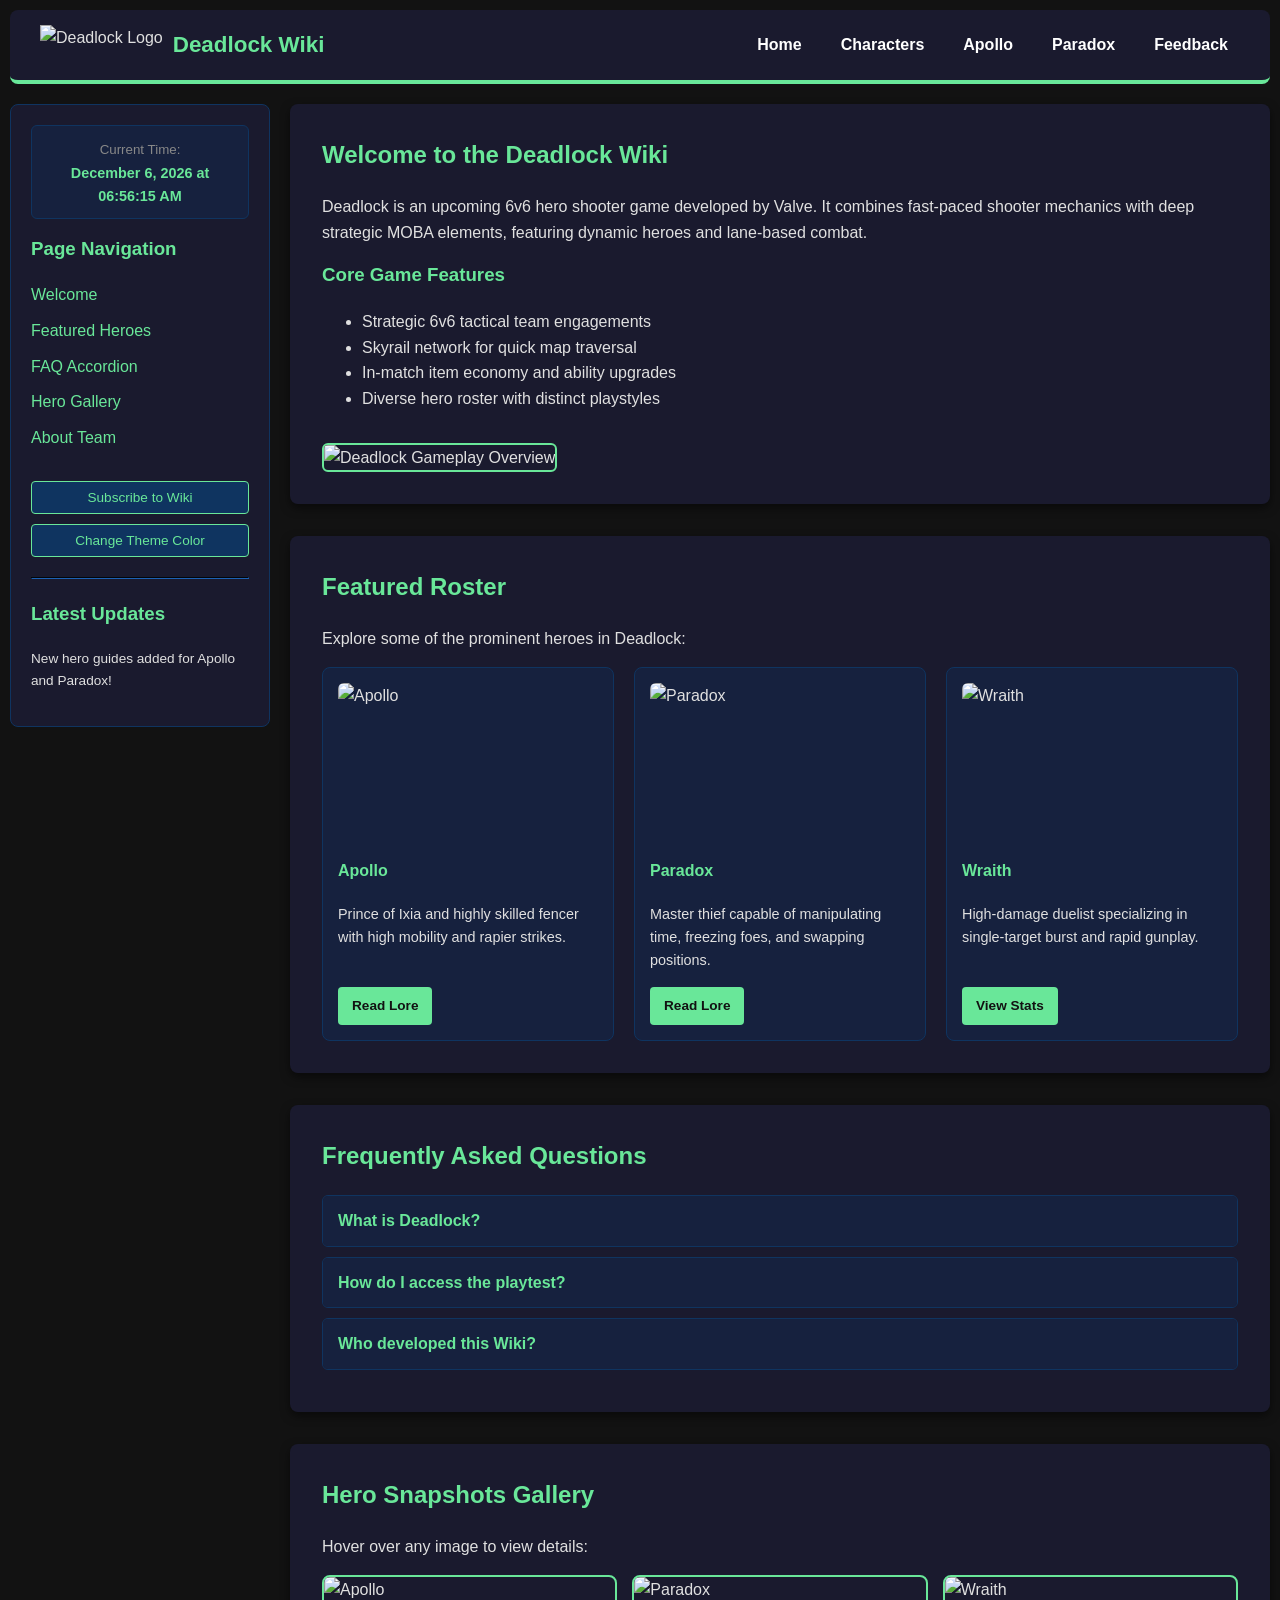
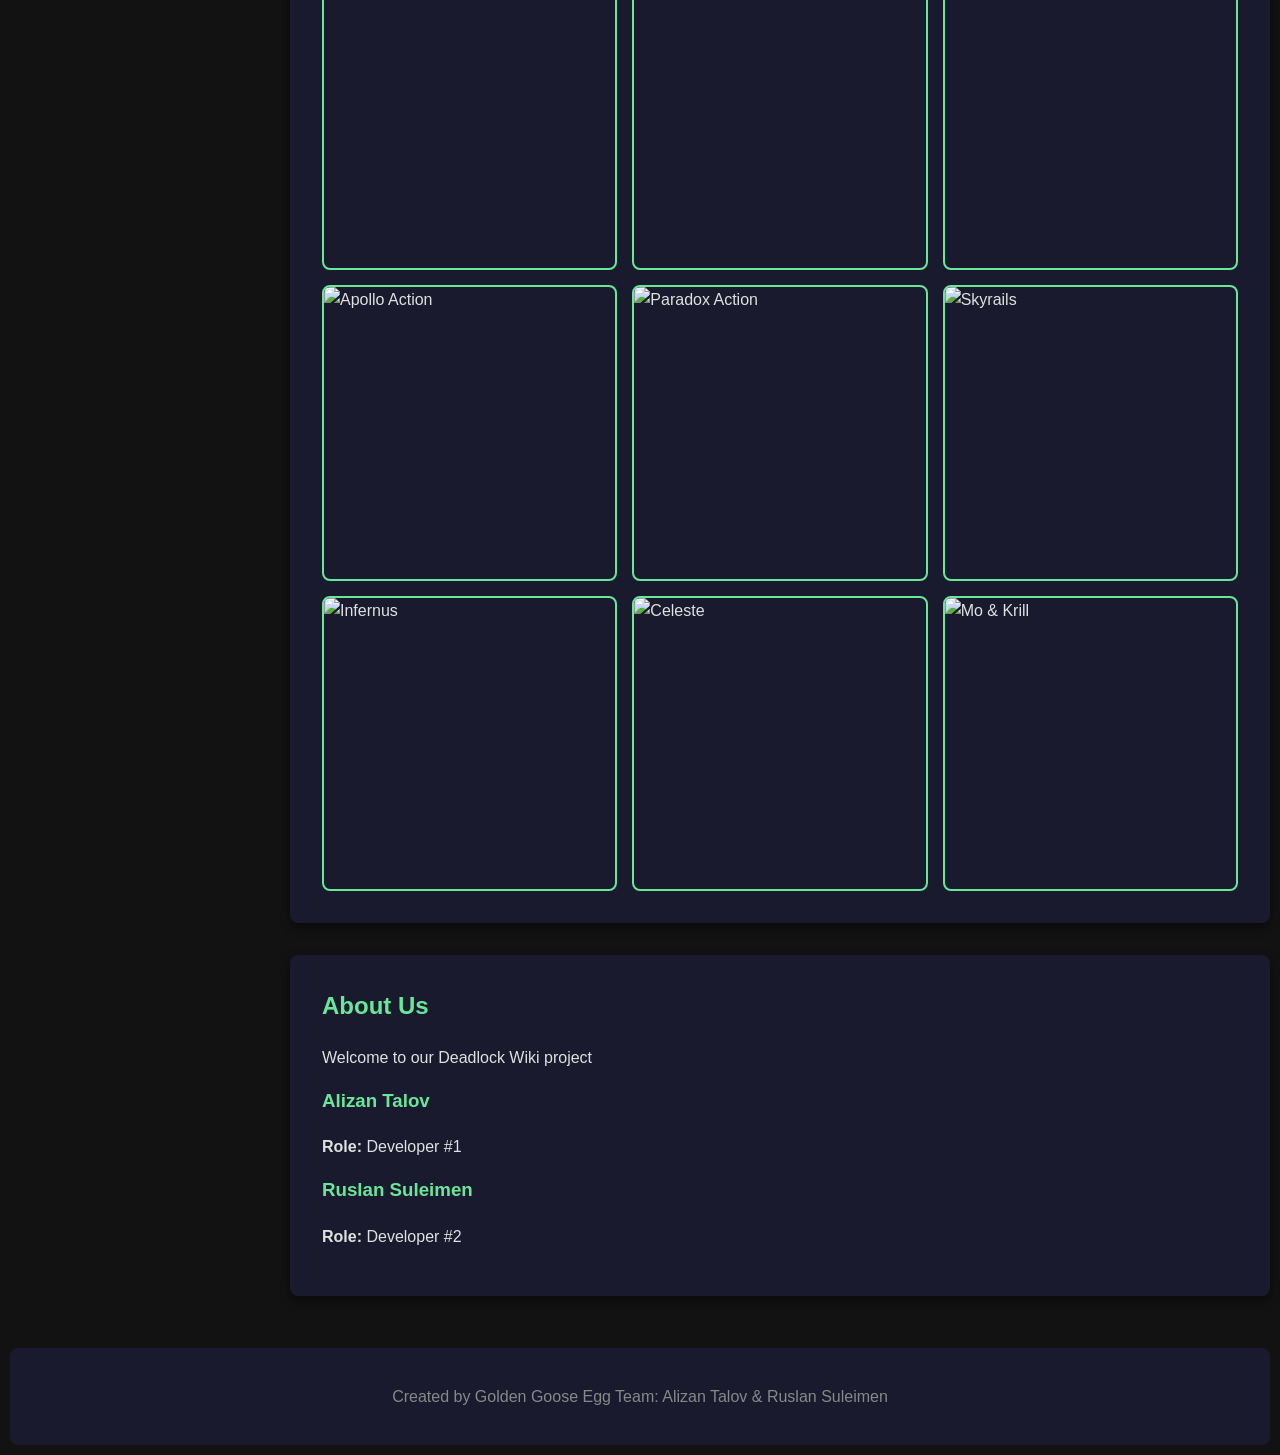
==== commit 7b47c527: "Assignment 4" ====
--- a/index.html
+++ b/index.html
@@ -8,13 +8,11 @@
 </head>
 <body>
 
-    <!-- Grid Container wrapping the site structure -->
     <div class="site-container">
 
-        <!-- Flexbox Header (Logo Left + Links Right) -->
         <header id="main-header">
             <div class="header-logo">
-                <img src="https://deadlock.wiki/images/a/a5/Mina_card.png" alt="Deadlock Logo">
+                <img src="https://cdn.deadlock.wiki/Mina_card.png" alt="Deadlock Logo">
                 <span>Deadlock Wiki</span>
             </div>
             <nav class="nav-menu">
@@ -26,21 +24,31 @@
             </nav>
         </header>
 
-        <!-- Grid Area Sidebar -->
         <aside class="sidebar">
+            <!-- Task 5: Live Clock -->
+            <div class="clock-widget">
+                <small style="color: #888;">Current Time:</small>
+                <div id="live-clock">Loading time...</div>
+            </div>
+
             <h3>Page Navigation</h3>
             <ul>
                 <li><a href="#welcome">Welcome</a></li>
                 <li><a href="#featured-heroes">Featured Heroes</a></li>
+                <li><a href="#faq-section">FAQ Accordion</a></li>
                 <li><a href="#hero-gallery">Hero Gallery</a></li>
                 <li><a href="#about-us">About Team</a></li>
             </ul>
+
+            <!-- Task 3 & 4: Modal & Theme Buttons -->
+            <button id="open-modal-btn" class="btn-theme" style="margin-top: 15px;">Subscribe to Wiki</button>
+            <button id="change-bg-btn" class="btn-theme">Change Theme Color</button>
+
             <hr style="border-color: #0f3460; margin: 20px 0;">
             <h3>Latest Updates</h3>
-            <p style="font-size: 0.85rem;">New hero guides added for Apollo and Paradox! Check feedback section to contribute.</p>
+            <p style="font-size: 0.85rem;">New hero guides added for Apollo and Paradox!</p>
         </aside>
 
-        <!-- Grid Area Main Content -->
         <main class="main-content">
             
             <section id="welcome" class="card">
@@ -58,28 +66,27 @@
                 <img src="https://i.giphy.com/media/v1.Y2lkPTc5MGI3NjExcno2NTN6ZTB4M2s2aHcwcmx2b3I0MThpc3oyb3dscnY0bTNoazNhaSZlcD12MV9pbnRlcm5hbF9naWZfYnlfaWQmY3Q9Zw/zudVphGuW4loBNWbG4/giphy.gif" alt="Deadlock Gameplay Overview" class="content-img">
             </section>
 
-            <!-- Flexbox Cards Section -->
             <section id="featured-heroes" class="card">
                 <h2>Featured Roster</h2>
                 <p>Explore some of the prominent heroes in Deadlock:</p>
                 
                 <div class="card-row-container">
                     <div class="flex-card">
-                        <img src="https://deadlock.wiki/images/0/0f/Apollo_card.png" alt="Apollo">
+                        <img src="https://images-ext-1.discordapp.net/external/aKBFCqkb3YOMna6OJmXke_SZYba1k_sNJaNvfvV9HQ8/https/cdn.deadlock.wiki/Apollo_card.png?format=webp&quality=lossless" alt="Apollo">
                         <h4>Apollo</h4>
                         <p>Prince of Ixia and highly skilled fencer with high mobility and rapier strikes.</p>
                         <a href="apollo.html" class="card-btn">Read Lore</a>
                     </div>
 
                     <div class="flex-card">
-                        <img src="https://deadlock.wiki/images/0/08/Paradox_card.png" alt="Paradox">
+                        <img src="https://cdn.deadlock.wiki/Paradox_card.png" alt="Paradox">
                         <h4>Paradox</h4>
                         <p>Master thief capable of manipulating time, freezing foes, and swapping positions.</p>
                         <a href="paradox.html" class="card-btn">Read Lore</a>
                     </div>
 
                     <div class="flex-card">
-                        <img src="https://deadlock.wiki/images/8/85/Wraith_card.png" alt="Wraith">
+                        <img src="https://cdn.deadlock.wiki/Wraith_card.png" alt="Wraith">
                         <h4>Wraith</h4>
                         <p>High-damage duelist specializing in single-target burst and rapid gunplay.</p>
                         <a href="characters.html" class="card-btn">View Stats</a>
@@ -87,76 +94,87 @@
                 </div>
             </section>
 
-            <!-- Image Gallery -->
+            <!-- Task 2: FAQ Accordion -->
+            <section id="faq-section" class="card">
+                <h2>Frequently Asked Questions</h2>
+                
+                <div class="accordion-item">
+                    <div class="accordion-header">What is Deadlock?</div>
+                    <div class="accordion-body">
+                        <p>Deadlock is Valve's new 6v6 hero-based shooter combining third-person gunplay with MOBA mechanics.</p>
+                    </div>
+                </div>
+
+                <div class="accordion-item">
+                    <div class="accordion-header">How do I access the playtest?</div>
+                    <div class="accordion-body">
+                        <p>Currently, access is invite-only through friends who already own the playtest on Steam.</p>
+                    </div>
+                </div>
+
+                <div class="accordion-item">
+                    <div class="accordion-header">Who developed this Wiki?</div>
+                    <div class="accordion-body">
+                        <p>This community wiki was created by Golden Goose Egg Team (Alizan Talov & Ruslan Suleimen).</p>
+                    </div>
+                </div>
+            </section>
+
             <section id="hero-gallery" class="card">
                 <h2>Hero Snapshots Gallery</h2>
                 <p>Hover over any image to view details:</p>
                 
                 <div class="gallery-grid">
-                    <div class="gallery-item">
-                        <img src="https://deadlock.wiki/images/0/0f/Apollo_card.png" alt="Apollo">
-                        <div class="gallery-caption">Apollo - Duelist</div>
-                    </div>
-                    <div class="gallery-item">
-                        <img src="https://deadlock.wiki/images/0/08/Paradox_card.png" alt="Paradox">
-                        <div class="gallery-caption">Paradox - Initiator</div>
-                    </div>
-                    <div class="gallery-item">
-                        <img src="https://deadlock.wiki/images/8/85/Wraith_card.png" alt="Wraith">
-                        <div class="gallery-caption">Wraith - Carry</div>
-                    </div>
-                    <div class="gallery-item">
-                        <img src="https://media1.tenor.com/m/4LuzGWFWoXIAAAAC/deadlock-valve-rem-deadlock-valve-apollo.gif" alt="Apollo Action">
-                        <div class="gallery-caption">Apollo Combat</div>
-                    </div>
-                    <div class="gallery-item">
-                        <img src="https://media1.tenor.com/m/nnmZL1YzI6cAAAAd/deadlock-paradox.gif" alt="Paradox Action">
-                        <div class="gallery-caption">Paradox Swap</div>
-                    </div>
-                    <div class="gallery-item">
-                        <img src="https://preview.redd.it/bioshock-style-sky-rail-guards-have-been-removed-opting-for-v0-tcio14kiq2fg1.jpg?width=1080&crop=smart&auto=webp&s=3dd9c41374547551bb95cba4e919bf19cb7da959" alt="Skyrails">
-                        <div class="gallery-caption">Skyrail Transit</div>
-                    </div>
-                    <div class="gallery-item">
-                        <img src="https://deadlock.wiki/images/6/6b/Infernus_card.png" alt="Infernus">
-                        <div class="gallery-caption">Infernus - Bruiser</div>
-                    </div>
-                    <div class="gallery-item">
-                        <img src="https://deadlock.wiki/images/9/90/Celeste_card.png" alt="Celeste">
-                        <div class="gallery-caption">Celeste - Tank</div>
-                    </div>
-                    <div class="gallery-item">
-                        <img src="https://deadlock.wiki/images/a/a1/Mo_%26_Krill_card.png" alt="Mo & Krill">
-                        <div class="gallery-caption">Mo & Krill - Tank</div>
-                    </div>
+                    <div class="gallery-item"><img src="https://images-ext-1.discordapp.net/external/aKBFCqkb3YOMna6OJmXke_SZYba1k_sNJaNvfvV9HQ8/https/cdn.deadlock.wiki/Apollo_card.png?format=webp&quality=lossless" alt="Apollo"><div class="gallery-caption">Apollo - Duelist</div></div>
+                    <div class="gallery-item"><img src="https://cdn.deadlock.wiki/Paradox_card.png" alt="Paradox"><div class="gallery-caption">Paradox - Initiator</div></div>
+                    <div class="gallery-item"><img src="https://images-ext-1.discordapp.net/external/ZU2_0tZ3RMvvqWl2Autc_b786JKcxYyrGLV6vc9bAGY/https/cdn.deadlock.wiki/Wraith_card.png?format=webp&quality=lossless" alt="Wraith"><div class="gallery-caption">Wraith - Carry</div></div>
+                    <div class="gallery-item"><img src="https://media1.tenor.com/m/4LuzGWFWoXIAAAAC/deadlock-valve-rem-deadlock-valve-apollo.gif" alt="Apollo Action"><div class="gallery-caption">Apollo Combat</div></div>
+                    <div class="gallery-item"><img src="https://media1.tenor.com/m/nnmZL1YzI6cAAAAd/deadlock-paradox.gif" alt="Paradox Action"><div class="gallery-caption">Paradox Swap</div></div>
+                    <div class="gallery-item"><img src="https://preview.redd.it/bioshock-style-sky-rail-guards-have-been-removed-opting-for-v0-tcio14kiq2fg1.jpg?width=1080&crop=smart&auto=webp&s=3dd9c41374547551bb95cba4e919bf19cb7da959" alt="Skyrails"><div class="gallery-caption">Skyrail Transit</div></div>
+                    <div class="gallery-item"><img src="https://images-ext-1.discordapp.net/external/LuzNGZ-BJxvdfSuJwGJNPgzvEVYAmXazK2oNWAsGeJo/https/cdn.deadlock.wiki/Infernus_card.png?format=webp&quality=lossless" alt="Infernus"><div class="gallery-caption">Infernus - Bruiser</div></div>
+                    <div class="gallery-item"><img src="https://cdn.deadlock.wiki/Celeste_card.png" alt="Celeste"><div class="gallery-caption">Celeste - Tank</div></div>
+                    <div class="gallery-item"><img src="https://images-ext-1.discordapp.net/external/fDZDuxjYFgVBbr5dG3PHy1Ywgoym65ppiHBRQmenenc/https/cdn.deadlock.wiki/Mo_%2526_Krill_card.png?format=webp&quality=lossless" alt="Mo & Krill"><div class="gallery-caption">Mo & Krill - Tank</div></div>
                 </div>
             </section>
 
             <section id="about-us" class="card">
                 <h2>About Us</h2>
                 <p>Welcome to our Deadlock Wiki project</p>
-
                 <div class="bio-block">
                     <h3>Alizan Talov</h3>
                     <p><strong>Role:</strong> Developer #1</p>
-                    <p>Created characters and Paradox pages</p>
                 </div>
-
                 <div class="bio-block">
                     <h3>Ruslan Suleimen</h3>
                     <p><strong>Role:</strong> Developer #2</p>
-                    <p>Created home and Apollo pages</p>
                 </div>
             </section>
 
         </main>
 
-        <!-- Task 3: Grid Area - Footer -->
         <footer>
             <p>Created by Golden Goose Egg Team: Alizan Talov & Ruslan Suleimen</p>
         </footer>
 
     </div>
 
+    <!-- Task 3: Popup Modal Structure -->
+    <div id="popup-modal" class="modal-overlay">
+        <div class="modal-content-custom">
+            <span id="close-modal-btn" class="close-btn">&times;</span>
+            <h3 style="color: #69E799; margin-bottom: 10px;">Subscribe for Wiki Updates</h3>
+            <p style="font-size: 0.9rem;">Stay updated with the latest Deadlock hero guides and patch notes!</p>
+            <form onsubmit="event.preventDefault(); alert('Subscribed successfully!'); document.getElementById('popup-modal').style.display='none';">
+                <div class="form-group">
+                    <label style="font-size: 0.85rem;">Email Address:</label>
+                    <input type="email" required placeholder="Enter your email" style="width: 100%;">
+                </div>
+                <button type="submit" class="card-btn" style="width: 100%; margin-top: 10px;">Subscribe Now</button>
+            </form>
+        </div>
+    </div>
+
+    <!-- JavaScript connection -->
+    <script src="js/script.js"></script>
 </body>
 </html>
--- a/css/style.css
+++ b/css/style.css
@@ -318,175 +318,113 @@
     }
 }
 
-@media (max-width: 850px) {
-    .site-container {
-        grid-template-areas:
-            "header"
-            "main"
-            "sidebar"
-            "footer";
-        grid-template-columns: 1fr;
-    }
-    .card-row-container {
-        flex-direction: column;
-    }
-    .gallery-grid {
-        grid-template-columns: repeat(2, 1fr);
-    }
-    #main-header {
-        flex-direction: column;
-        gap: 15px;
-    }
-}
-
-/*mobile responsiveness (screens <= 576px) */
-@media (max-width: 576px) {
-    .site-container {
-        padding: 5px;
-        gap: 10px;
-    }
-
-    #main-header {
-        padding: 15px 10px;
-    }
-
-    .nav-menu {
-        flex-direction: column;
-        width: 100%;
-        gap: 8px;
-    }
-
-    .nav-menu a {
-        display: block;
-        text-align: center;
-        width: 100%;
-        box-sizing: border-box;
-    }
-
-    .gallery-grid {
-        grid-template-columns: 1fr;
-    }
-
-    .card {
-        padding: 1rem;
-    }
-
-    #hero-table {
-        display: block;
-        overflow-x: auto;
-        white-space: nowrap;
-    }
-
-    .content-img {
-        max-width: 100%;
-    }
-
-    .profile-img {
-        width: 140px;
-        height: 140px;
-    }
-}
-
-/* Laptops / Small Desktops (993px to 1200px) */
-@media (max-width: 1200px) {
-    .site-container {
-        max-width: 100%;
-        padding: 15px;
-        grid-template-columns: 220px 1fr;
-        gap: 15px;
-    }
-    
-    #main-header {
-        padding: 15px 20px;
-    }
-
-    .nav-menu {
-        gap: 10px;
-    }
-
-    .nav-menu a {
-        padding: 5px 8px;
-        font-size: 0.95rem;
-    }
-
-    .card-row-container {
-        gap: 15px;
-    }
-}
-
-/* Tablets in Landscape & Medium Devices (769px to 992px) */
-@media (max-width: 992px) {
-    .site-container {
-        grid-template-columns: 200px 1fr;
-    }
-
-    .card-row-container {
-        flex-wrap: wrap;
-    }
-
-    .flex-card {
-        min-width: 45%;
-    }
-
-    .gallery-grid {
-        grid-template-columns: repeat(2, 1fr);
-    }
-}
-
-/* Tablets in Portrait & Large Mobile (577px to 768px) */
-@media (max-width: 768px) {
-    .site-container {
-        grid-template-areas:
-            "header"
-            "main"
-            "sidebar"
-            "footer";
-        grid-template-columns: 1fr;
-    }
-
-    #main-header {
-        flex-direction: column;
-        align-items: center;
-        gap: 15px;
-    }
-
-    .card-row-container {
-        flex-direction: column;
-    }
-
-    .flex-card {
-        width: 100%;
-    }
-
-    #hero-table {
-        display: block;
-        overflow-x: auto;
-        white-space: nowrap;
-    }
-}
-
-/* 4. Extra Small Mobile Devices (<= 400px) */
-@media (max-width: 400px) {
-    body {
-        font-size: 0.95rem;
-    }
-
-    .header-logo span {
-        font-size: 1.1rem;
-    }
-
-    .card {
-        padding: 0.8rem;
-    }
-
-    .card-btn, .submit-btn {
-        width: 100%;
-        text-align: center;
-        box-sizing: border-box;
-    }
-
-    .profile-img {
-        width: 110px;
-        height: 110px;
-    }
+/* Assignment 4 */
+
+/* Task 1: Form Validation Error Styling */
+.error-msg {
+    color: #e94560;
+    font-size: 0.85rem;
+    margin-top: 4px;
+    display: block;
+}
+
+/* Task 2: Accordion Styling */
+.accordion-item {
+    border: 1px solid #0f3460;
+    border-radius: 6px;
+    margin-bottom: 10px;
+    overflow: hidden;
+}
+
+.accordion-header {
+    background-color: #16213e;
+    color: #69E799;
+    padding: 12px 15px;
+    cursor: pointer;
+    font-weight: bold;
+    user-select: none;
+    transition: background-color 0.3s;
+}
+
+.accordion-header:hover, .accordion-header.active {
+    background-color: #1f3160;
+}
+
+.accordion-body {
+    display: none;
+    padding: 15px;
+    background-color: #1a1a2e;
+    border-top: 1px solid #0f3460;
+}
+
+/* Task 3: Popup Modal Styling */
+.modal-overlay {
+    display: none;
+    position: fixed;
+    top: 0;
+    left: 0;
+    width: 100%;
+    height: 100%;
+    background-color: rgba(0, 0, 0, 0.75);
+    z-index: 1000;
+    justify-content: center;
+    align-items: center;
+}
+
+.modal-content-custom {
+    background-color: #1a1a2e;
+    padding: 25px;
+    border-radius: 8px;
+    border: 2px solid #69E799;
+    width: 90%;
+    max-width: 450px;
+    position: relative;
+    box-shadow: 0 5px 15px rgba(0, 0, 0, 0.5);
+}
+
+.close-btn {
+    position: absolute;
+    top: 10px;
+    right: 15px;
+    color: #e0e0e0;
+    font-size: 1.5rem;
+    cursor: pointer;
+}
+
+.close-btn:hover {
+    color: #e94560;
+}
+
+/* Widget Buttons & Clock */
+.clock-widget {
+    background-color: #16213e;
+    border: 1px solid #0f3460;
+    padding: 10px;
+    border-radius: 6px;
+    text-align: center;
+    margin-bottom: 15px;
+}
+
+#live-clock {
+    color: #69E799;
+    font-weight: bold;
+    font-size: 0.9rem;
+}
+
+.btn-theme {
+    width: 100%;
+    background-color: #0f3460;
+    color: #69E799;
+    border: 1px solid #69E799;
+    padding: 8px 12px;
+    border-radius: 4px;
+    cursor: pointer;
+    font-size: 0.85rem;
+    margin-top: 10px;
+    transition: background-color 0.3s;
+}
+
+.btn-theme:hover {
+    background-color: #69E799;
+    color: #121212;
 }
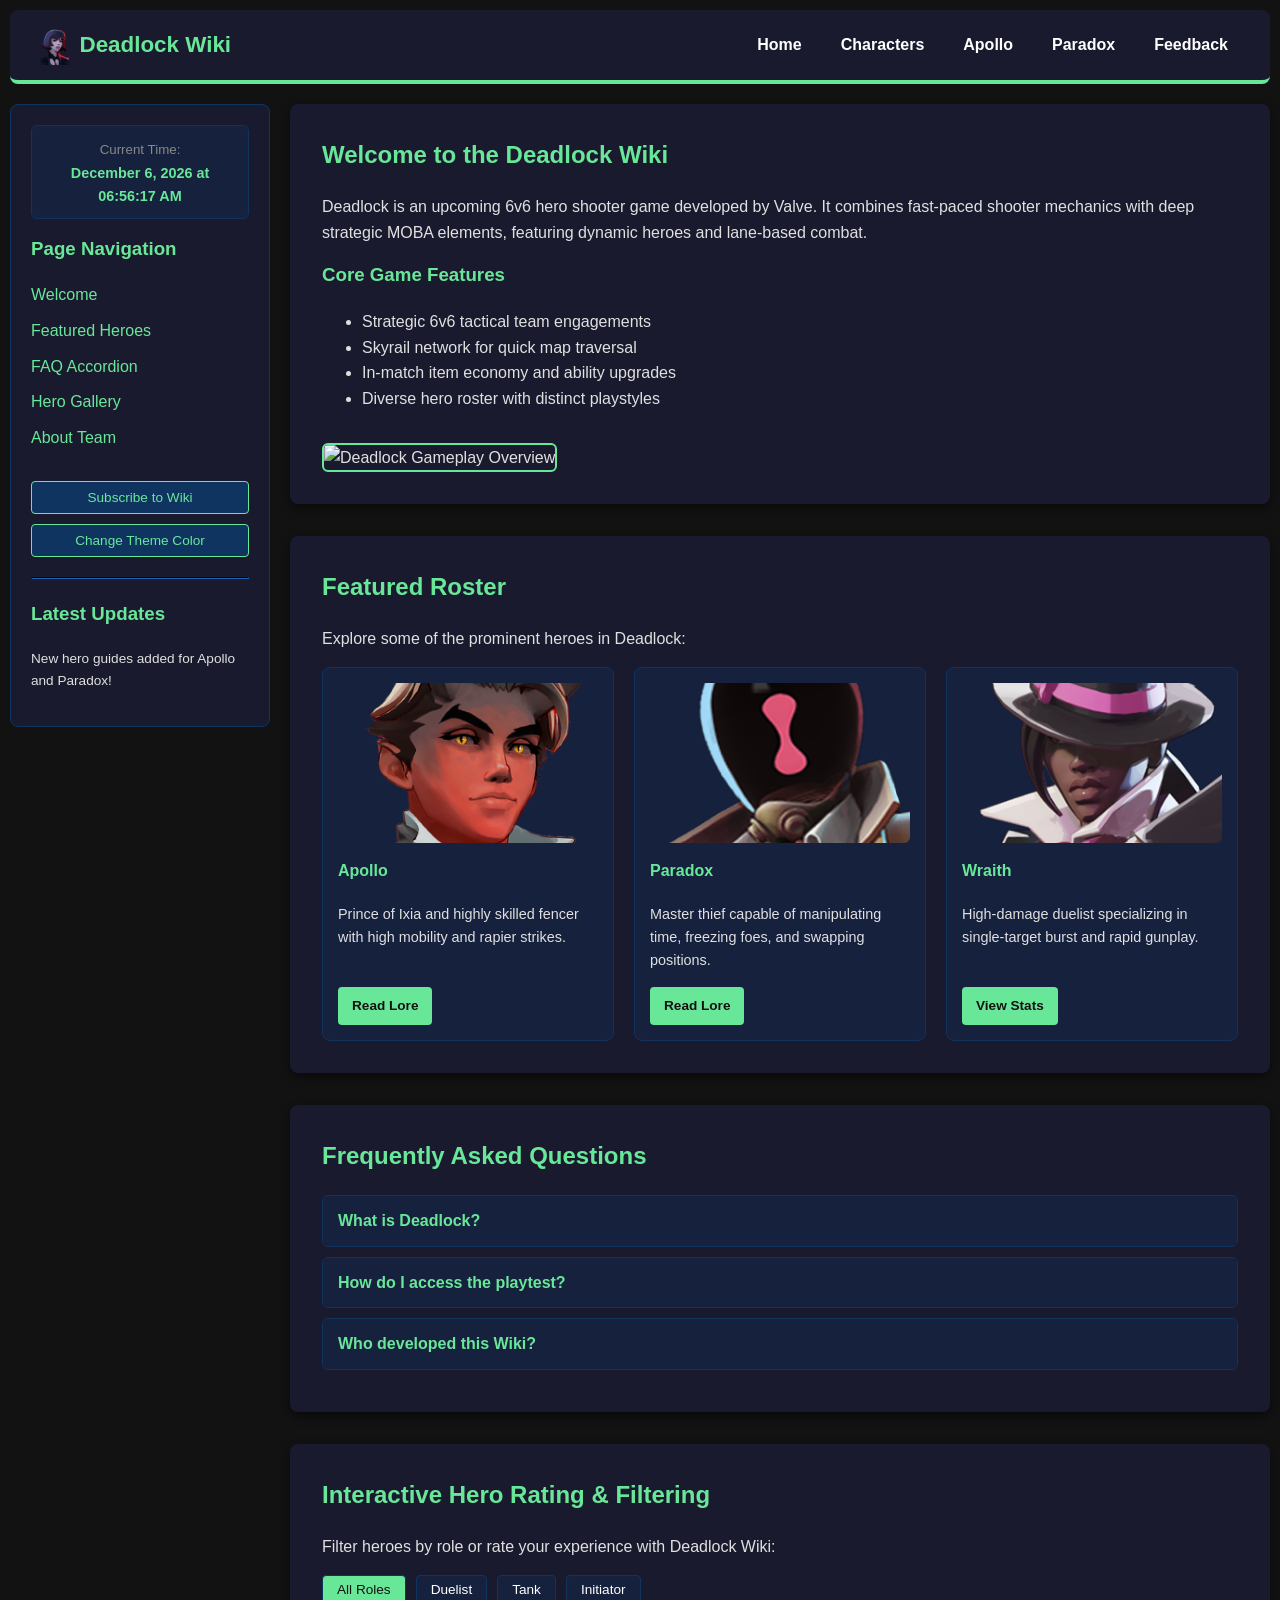
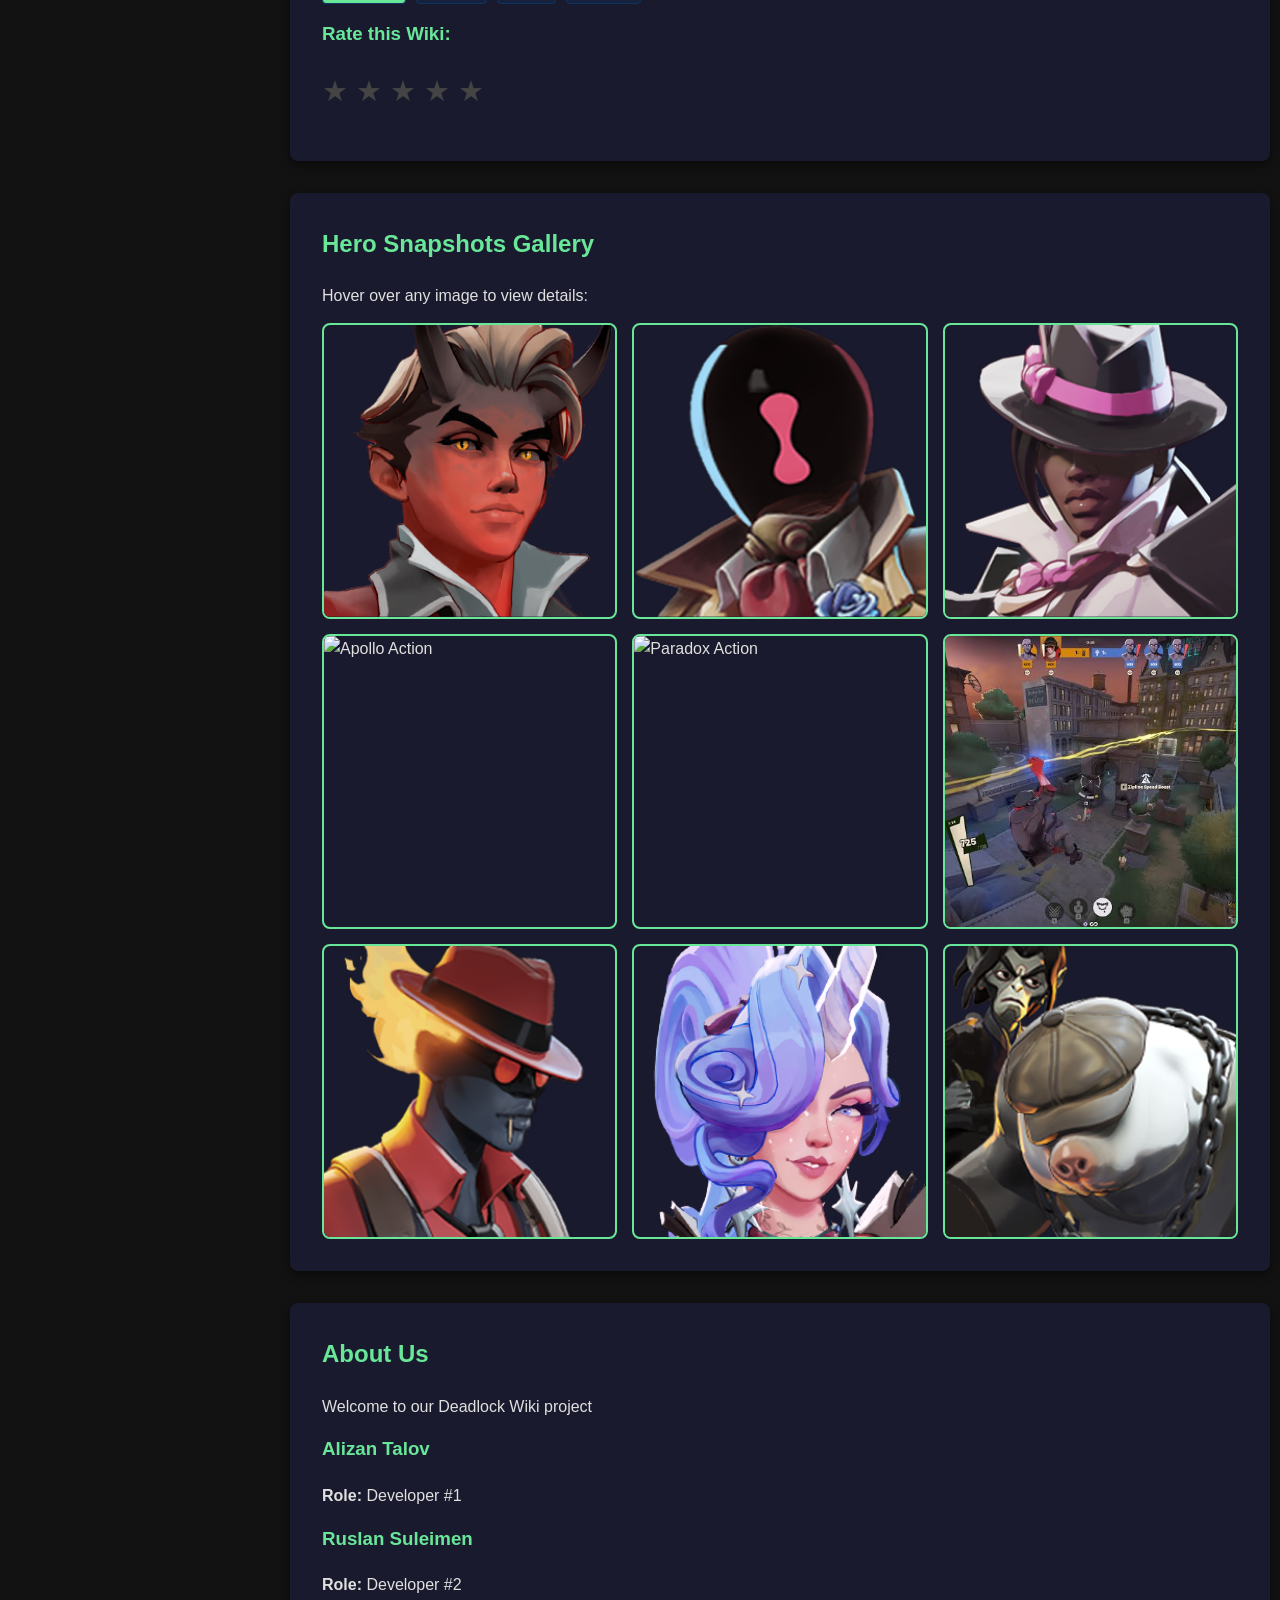
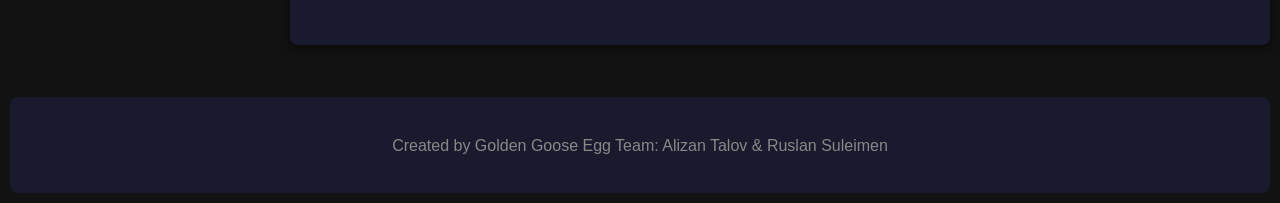
==== commit 30a1f31d: "Assignment 5" ====
--- a/index.html
+++ b/index.html
@@ -12,7 +12,7 @@
 
         <header id="main-header">
             <div class="header-logo">
-                <img src="https://cdn.deadlock.wiki/Mina_card.png" alt="Deadlock Logo">
+                <img src="pictures/Mina_card.png" alt="Deadlock Logo">
                 <span>Deadlock Wiki</span>
             </div>
             <nav class="nav-menu">
@@ -72,21 +72,21 @@
                 
                 <div class="card-row-container">
                     <div class="flex-card">
-                        <img src="https://images-ext-1.discordapp.net/external/aKBFCqkb3YOMna6OJmXke_SZYba1k_sNJaNvfvV9HQ8/https/cdn.deadlock.wiki/Apollo_card.png?format=webp&quality=lossless" alt="Apollo">
+                        <img src="pictures/Apollo_card (1).png" alt="Apollo">
                         <h4>Apollo</h4>
                         <p>Prince of Ixia and highly skilled fencer with high mobility and rapier strikes.</p>
                         <a href="apollo.html" class="card-btn">Read Lore</a>
                     </div>
 
                     <div class="flex-card">
-                        <img src="https://cdn.deadlock.wiki/Paradox_card.png" alt="Paradox">
+                        <img src="pictures/Paradox_card (1).png" alt="Paradox">
                         <h4>Paradox</h4>
                         <p>Master thief capable of manipulating time, freezing foes, and swapping positions.</p>
                         <a href="paradox.html" class="card-btn">Read Lore</a>
                     </div>
 
                     <div class="flex-card">
-                        <img src="https://cdn.deadlock.wiki/Wraith_card.png" alt="Wraith">
+                        <img src="pictures/Wraith_card.png" alt="Wraith">
                         <h4>Wraith</h4>
                         <p>High-damage duelist specializing in single-target burst and rapid gunplay.</p>
                         <a href="characters.html" class="card-btn">View Stats</a>
@@ -120,20 +120,45 @@
                 </div>
             </section>
 
+            <!-- Advanced JS: Role Filter & Interactive Star Rating -->
+            <section class="card">
+                <h2>Interactive Hero Rating & Filtering</h2>
+                <p>Filter heroes by role or rate your experience with Deadlock Wiki:</p>
+                
+                <div class="filter-btn-group">
+                    <button class="filter-btn btn-animated active" data-category="all">All Roles</button>
+                    <button class="filter-btn btn-animated" data-category="duelist">Duelist</button>
+                    <button class="filter-btn btn-animated" data-category="tank">Tank</button>
+                    <button class="filter-btn btn-animated" data-category="initiator">Initiator</button>
+                </div>
+
+                <div style="margin-top: 15px;">
+                    <h3>Rate this Wiki:</h3>
+                    <div class="rating-container">
+                        <span class="star" data-value="1">&#9733;</span>
+                        <span class="star" data-value="2">&#9733;</span>
+                        <span class="star" data-value="3">&#9733;</span>
+                        <span class="star" data-value="4">&#9733;</span>
+                        <span class="star" data-value="5">&#9733;</span>
+                    </div>
+                    <p id="rating-value" style="font-size: 0.9rem; margin-top: 5px; color: #69E799;"></p>
+                </div>
+            </section>
+
             <section id="hero-gallery" class="card">
                 <h2>Hero Snapshots Gallery</h2>
                 <p>Hover over any image to view details:</p>
                 
                 <div class="gallery-grid">
-                    <div class="gallery-item"><img src="https://images-ext-1.discordapp.net/external/aKBFCqkb3YOMna6OJmXke_SZYba1k_sNJaNvfvV9HQ8/https/cdn.deadlock.wiki/Apollo_card.png?format=webp&quality=lossless" alt="Apollo"><div class="gallery-caption">Apollo - Duelist</div></div>
-                    <div class="gallery-item"><img src="https://cdn.deadlock.wiki/Paradox_card.png" alt="Paradox"><div class="gallery-caption">Paradox - Initiator</div></div>
-                    <div class="gallery-item"><img src="https://images-ext-1.discordapp.net/external/ZU2_0tZ3RMvvqWl2Autc_b786JKcxYyrGLV6vc9bAGY/https/cdn.deadlock.wiki/Wraith_card.png?format=webp&quality=lossless" alt="Wraith"><div class="gallery-caption">Wraith - Carry</div></div>
-                    <div class="gallery-item"><img src="https://media1.tenor.com/m/4LuzGWFWoXIAAAAC/deadlock-valve-rem-deadlock-valve-apollo.gif" alt="Apollo Action"><div class="gallery-caption">Apollo Combat</div></div>
-                    <div class="gallery-item"><img src="https://media1.tenor.com/m/nnmZL1YzI6cAAAAd/deadlock-paradox.gif" alt="Paradox Action"><div class="gallery-caption">Paradox Swap</div></div>
-                    <div class="gallery-item"><img src="https://preview.redd.it/bioshock-style-sky-rail-guards-have-been-removed-opting-for-v0-tcio14kiq2fg1.jpg?width=1080&crop=smart&auto=webp&s=3dd9c41374547551bb95cba4e919bf19cb7da959" alt="Skyrails"><div class="gallery-caption">Skyrail Transit</div></div>
-                    <div class="gallery-item"><img src="https://images-ext-1.discordapp.net/external/LuzNGZ-BJxvdfSuJwGJNPgzvEVYAmXazK2oNWAsGeJo/https/cdn.deadlock.wiki/Infernus_card.png?format=webp&quality=lossless" alt="Infernus"><div class="gallery-caption">Infernus - Bruiser</div></div>
-                    <div class="gallery-item"><img src="https://cdn.deadlock.wiki/Celeste_card.png" alt="Celeste"><div class="gallery-caption">Celeste - Tank</div></div>
-                    <div class="gallery-item"><img src="https://images-ext-1.discordapp.net/external/fDZDuxjYFgVBbr5dG3PHy1Ywgoym65ppiHBRQmenenc/https/cdn.deadlock.wiki/Mo_%2526_Krill_card.png?format=webp&quality=lossless" alt="Mo & Krill"><div class="gallery-caption">Mo & Krill - Tank</div></div>
+                    <div class="gallery-item" data-role="duelist"><img src="pictures/Apollo_card (1).png" alt="Apollo"><div class="gallery-caption">Apollo - Duelist</div></div>
+                    <div class="gallery-item" data-role="initiator"><img src="pictures/Paradox_card (1).png" alt="Paradox"><div class="gallery-caption">Paradox - Initiator</div></div>
+                    <div class="gallery-item" data-role="duelist"><img src="pictures/Wraith_card.png" alt="Wraith"><div class="gallery-caption">Wraith - Carry</div></div>
+                    <div class="gallery-item" data-role="duelist"><img src="https://media1.tenor.com/m/4LuzGWFWoXIAAAAC/deadlock-valve-rem-deadlock-valve-apollo.gif" alt="Apollo Action"><div class="gallery-caption">Apollo Combat</div></div>
+                    <div class="gallery-item" data-role="initiator"><img src="https://media1.tenor.com/m/nnmZL1YzI6cAAAAd/deadlock-paradox.gif" alt="Paradox Action"><div class="gallery-caption">Paradox Swap</div></div>
+                    <div class="gallery-item" data-role="other"><img src="pictures/images (2).jpg" alt="Skyrails"><div class="gallery-caption">Skyrail Transit</div></div>
+                    <div class="gallery-item" data-role="bruiser"><img src="pictures/Infernus_card.png" alt="Infernus"><div class="gallery-caption">Infernus - Bruiser</div></div>
+                    <div class="gallery-item" data-role="tank"><img src="pictures/Celeste_card.png" alt="Celeste"><div class="gallery-caption">Celeste - Tank</div></div>
+                    <div class="gallery-item" data-role="tank"><img src="pictures/Mo_%26_Krill_card.png" alt="Mo & Krill"><div class="gallery-caption">Mo & Krill - Tank</div></div>
                 </div>
             </section>
 
--- a/css/style.css
+++ b/css/style.css
@@ -318,9 +318,7 @@
     }
 }
 
-/* Assignment 4 */
-
-/* Task 1: Form Validation Error Styling */
+/* Form Validation Error Styling */
 .error-msg {
     color: #e94560;
     font-size: 0.85rem;
@@ -357,7 +355,7 @@
     border-top: 1px solid #0f3460;
 }
 
-/* Task 3: Popup Modal Styling */
+/* Popup Modal Styling */
 .modal-overlay {
     display: none;
     position: fixed;
@@ -427,4 +425,80 @@
 .btn-theme:hover {
     background-color: #69E799;
     color: #121212;
+}
+
+/* Additions for Assignment 5 */
+
+/* Interactive Rating Stars */
+.rating-container {
+    display: flex;
+    gap: 8px;
+    font-size: 1.8rem;
+    cursor: pointer;
+    margin-top: 5px;
+}
+
+.star {
+    color: #444;
+    transition: color 0.2s ease, transform 0.2s ease;
+}
+
+.star.selected, .star:hover {
+    color: #ffc107;
+    transform: scale(1.2);
+}
+
+/* Sound Effect / Interactive Button Feedback Animation */
+.btn-animated {
+    transition: transform 0.15s ease, box-shadow 0.15s ease;
+}
+
+.btn-animated:active {
+    transform: scale(0.95);
+    box-shadow: 0 0 10px #69E799;
+}
+
+/* Dynamic Notification Alert */
+.notification-toast {
+    position: fixed;
+    bottom: 20px;
+    right: 20px;
+    background-color: #1a1a2e;
+    color: #69E799;
+    border: 2px solid #69E799;
+    padding: 12px 20px;
+    border-radius: 8px;
+    box-shadow: 0 5px 15px rgba(0,0,0,0.5);
+    z-index: 2000;
+    opacity: 0;
+    transform: translateY(20px);
+    transition: opacity 0.3s ease, transform 0.3s ease;
+}
+
+.notification-toast.show {
+    opacity: 1;
+    transform: translateY(0);
+}
+
+/* Filter Buttons Styling */
+.filter-btn-group {
+    display: flex;
+    gap: 10px;
+    margin-bottom: 15px;
+}
+
+.filter-btn {
+    background-color: #16213e;
+    color: #ffffff;
+    border: 1px solid #0f3460;
+    padding: 6px 14px;
+    border-radius: 4px;
+    cursor: pointer;
+    font-size: 0.85rem;
+    transition: background-color 0.3s, color 0.3s;
+}
+
+.filter-btn.active, .filter-btn:hover {
+    background-color: #69E799;
+    color: #121212;
 }
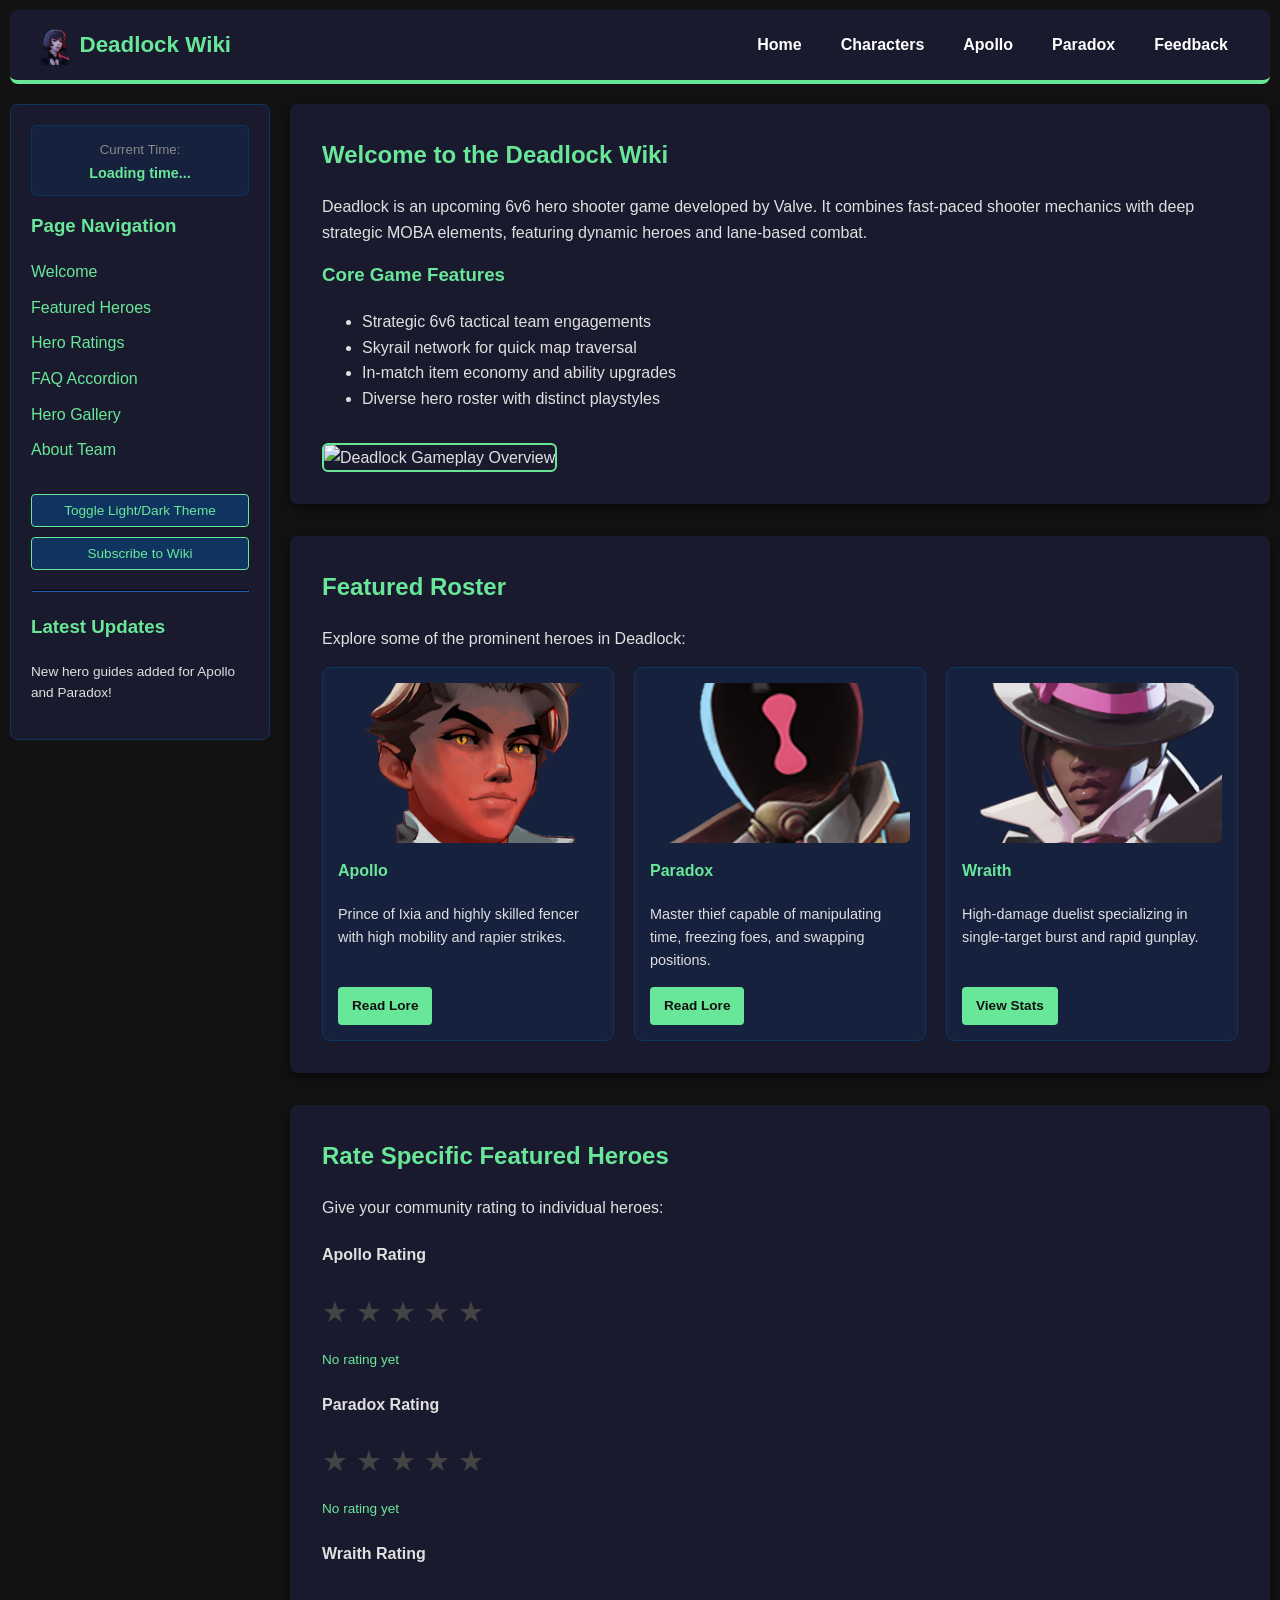
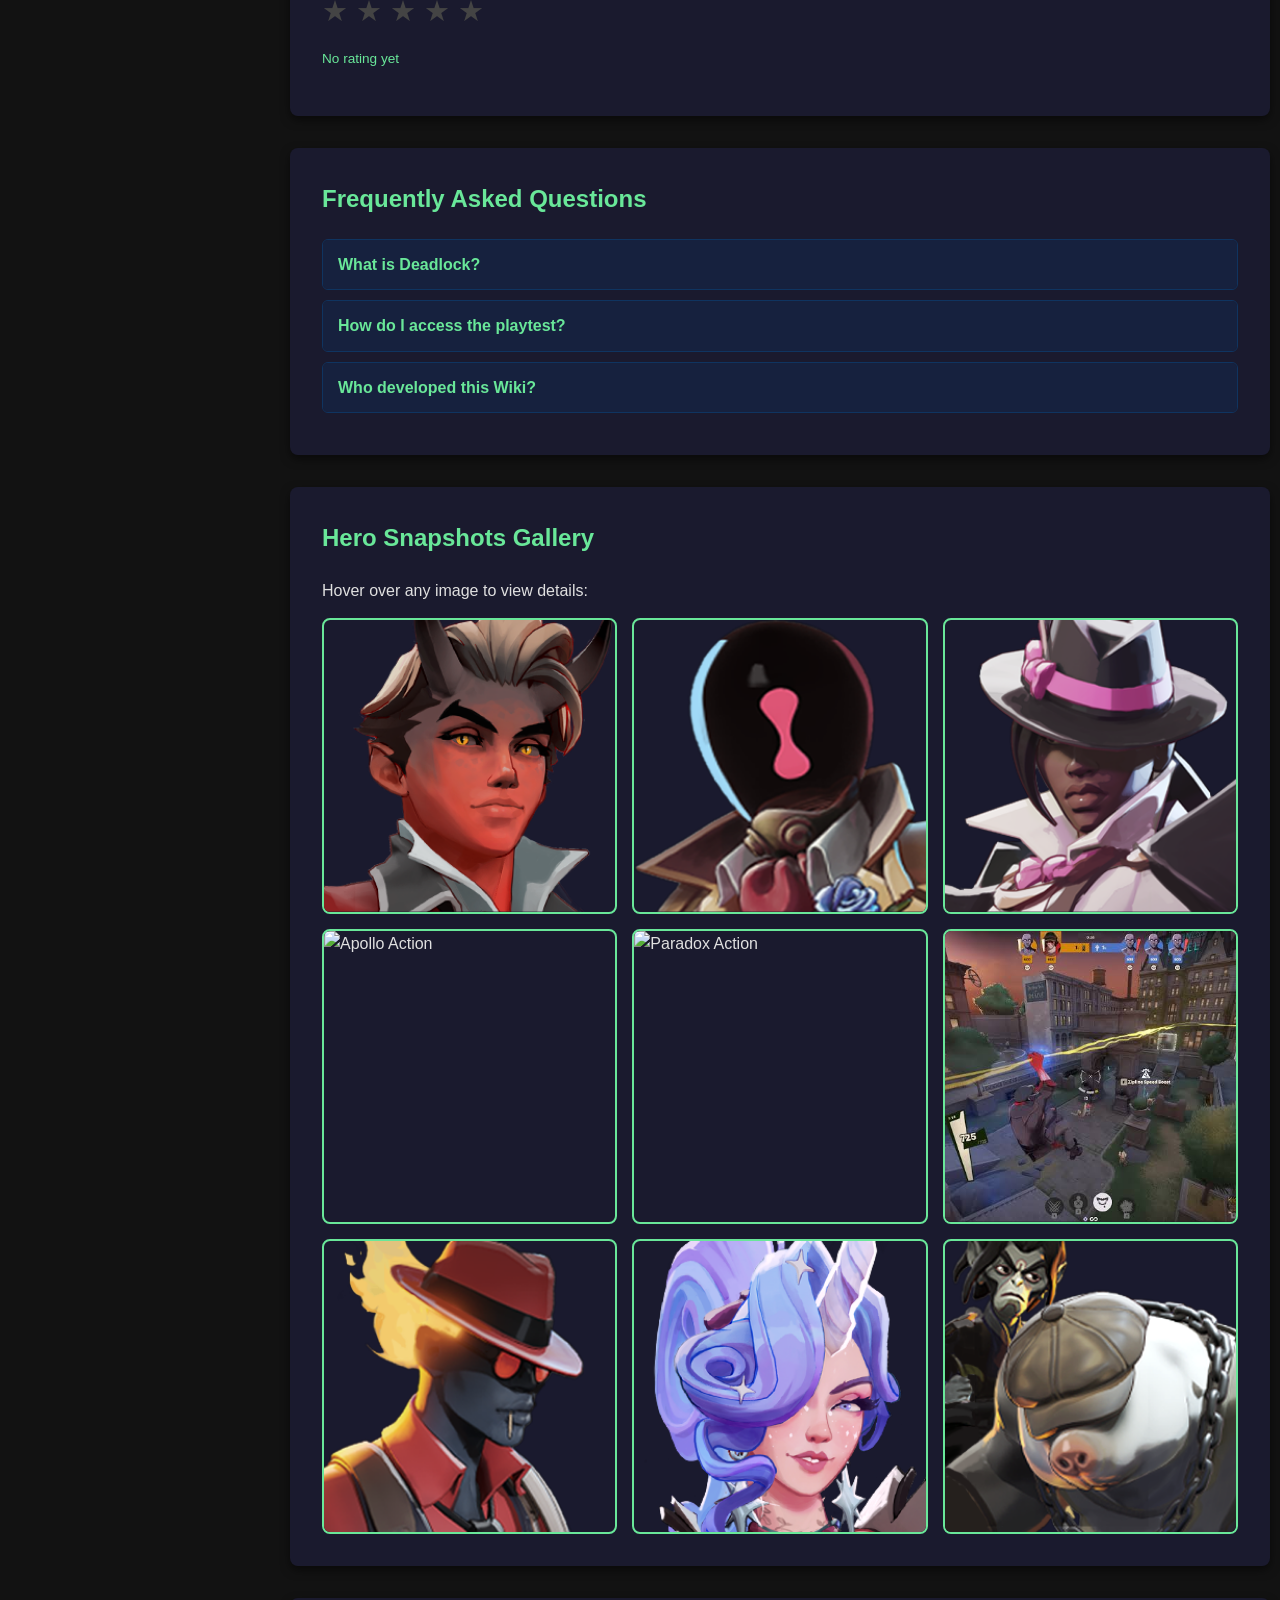
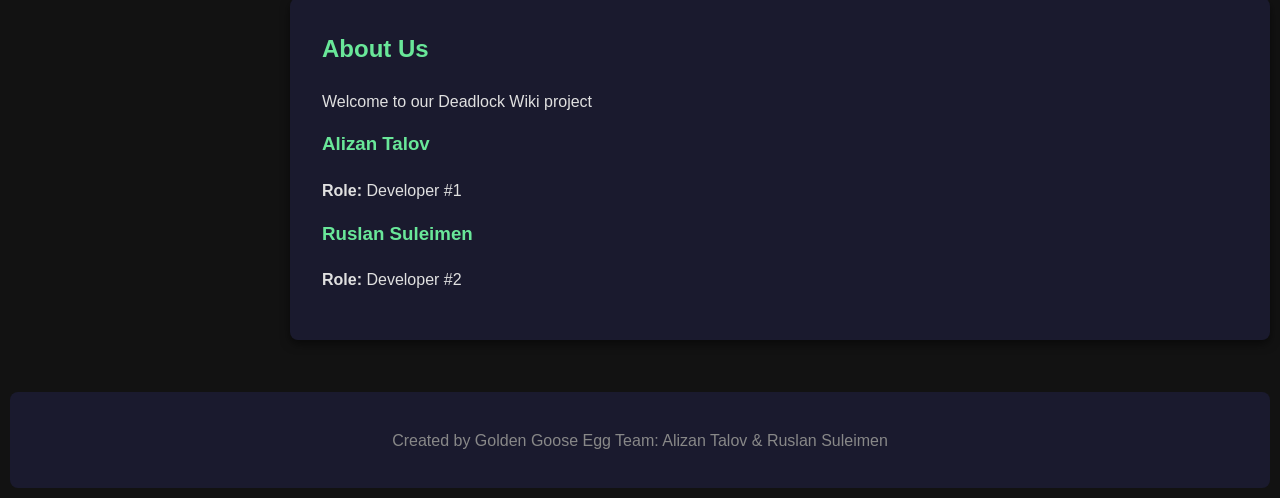
==== commit edad4785: "Assignmnet 6 tasks" ====
--- a/index.html
+++ b/index.html
@@ -5,8 +5,13 @@
     <meta name="viewport" content="width=device-width, initial-scale=1.0">
     <title>Deadlock Wiki - Home</title>
     <link rel="stylesheet" href="css/style.css">
+    <!-- jQuery CDN -->
+    <script src="https://code.jquery.com/jquery-4.0.0.min.js"></script>
 </head>
 <body>
+
+    <!-- Scroll Progress Bar -->
+    <div class="scroll-progress-bar"></div>
 
     <div class="site-container">
 
@@ -25,7 +30,6 @@
         </header>
 
         <aside class="sidebar">
-            <!-- Task 5: Live Clock -->
             <div class="clock-widget">
                 <small style="color: #888;">Current Time:</small>
                 <div id="live-clock">Loading time...</div>
@@ -35,14 +39,15 @@
             <ul>
                 <li><a href="#welcome">Welcome</a></li>
                 <li><a href="#featured-heroes">Featured Heroes</a></li>
+                <li><a href="#hero-ratings">Hero Ratings</a></li>
                 <li><a href="#faq-section">FAQ Accordion</a></li>
                 <li><a href="#hero-gallery">Hero Gallery</a></li>
                 <li><a href="#about-us">About Team</a></li>
             </ul>
 
-            <!-- Task 3 & 4: Modal & Theme Buttons -->
-            <button id="open-modal-btn" class="btn-theme" style="margin-top: 15px;">Subscribe to Wiki</button>
-            <button id="change-bg-btn" class="btn-theme">Change Theme Color</button>
+            <!-- Theme Toggle Button -->
+            <button id="theme-toggle-btn" class="btn-theme" style="margin-top: 15px;">Toggle Light/Dark Theme</button>
+            <button id="open-modal-btn" class="btn-theme">Subscribe to Wiki</button>
 
             <hr style="border-color: #0f3460; margin: 20px 0;">
             <h3>Latest Updates</h3>
@@ -63,7 +68,7 @@
                     <li>Diverse hero roster with distinct playstyles</li>
                 </ul>
 
-                <img src="https://i.giphy.com/media/v1.Y2lkPTc5MGI3NjExcno2NTN6ZTB4M2s2aHcwcmx2b3I0MThpc3oyb3dscnY0bTNoazNhaSZlcD12MV9pbnRlcm5hbF9naWZfYnlfaWQmY3Q9Zw/zudVphGuW4loBNWbG4/giphy.gif" alt="Deadlock Gameplay Overview" class="content-img">
+                <img src="https://i.giphy.com/media/v1.Y2lkPTc5MGI3NjExcno2NTN6ZTB4M2s2aHcwcmx2b3I0MThpc3oyb3dscnY0bTNoazNhaSZlcD12MV9pbnRlcm5hbF9naWZfYnlfaWQmY3Q9Zw/zudVphGuW4loBNWbG4/giphy.gif" alt="Deadlock Gameplay Overview" class="content-img" data-src="https://i.giphy.com/media/v1.Y2lkPTc5MGI3NjExcno2NTN6ZTB4M2s2aHcwcmx2b3I0MThpc3oyb3dscnY0bTNoazNhaSZlcD12MV9pbnRlcm5hbF9naWZfYnlfaWQmY3Q9Zw/zudVphGuW4loBNWbG4/giphy.gif">
             </section>
 
             <section id="featured-heroes" class="card">
@@ -72,21 +77,21 @@
                 
                 <div class="card-row-container">
                     <div class="flex-card">
-                        <img src="pictures/Apollo_card (1).png" alt="Apollo">
+                        <img src="pictures/Apollo_card (1).png" alt="Apollo" data-src="pictures/Apollo_card (1).png">
                         <h4>Apollo</h4>
                         <p>Prince of Ixia and highly skilled fencer with high mobility and rapier strikes.</p>
                         <a href="apollo.html" class="card-btn">Read Lore</a>
                     </div>
 
                     <div class="flex-card">
-                        <img src="pictures/Paradox_card (1).png" alt="Paradox">
+                        <img src="pictures/Paradox_card (1).png" alt="Paradox" data-src="pictures/Paradox_card (1).png">
                         <h4>Paradox</h4>
                         <p>Master thief capable of manipulating time, freezing foes, and swapping positions.</p>
                         <a href="paradox.html" class="card-btn">Read Lore</a>
                     </div>
 
                     <div class="flex-card">
-                        <img src="pictures/Wraith_card.png" alt="Wraith">
+                        <img src="pictures/Wraith_card.png" alt="Wraith" data-src="pictures/Wraith_card.png">
                         <h4>Wraith</h4>
                         <p>High-damage duelist specializing in single-target burst and rapid gunplay.</p>
                         <a href="characters.html" class="card-btn">View Stats</a>
@@ -94,7 +99,37 @@
                 </div>
             </section>
 
-            <!-- Task 2: FAQ Accordion -->
+            <!-- Rating Specific Heroes in Index -->
+            <section id="hero-ratings" class="card">
+                <h2>Rate Specific Featured Heroes</h2>
+                <p>Give your community rating to individual heroes:</p>
+                
+                <div class="hero-rating-box" data-hero="Apollo">
+                    <h4>Apollo Rating</h4>
+                    <div class="rating-container" data-target-hero="Apollo">
+                        <span class="star" data-value="1">&#9733;</span><span class="star" data-value="2">&#9733;</span><span class="star" data-value="3">&#9733;</span><span class="star" data-value="4">&#9733;</span><span class="star" data-value="5">&#9733;</span>
+                    </div>
+                    <p class="hero-rating-result" style="font-size: 0.85rem; color: #69E799;">No rating yet</p>
+                </div>
+
+                <div class="hero-rating-box" data-hero="Paradox" style="margin-top: 15px;">
+                    <h4>Paradox Rating</h4>
+                    <div class="rating-container" data-target-hero="Paradox">
+                        <span class="star" data-value="1">&#9733;</span><span class="star" data-value="2">&#9733;</span><span class="star" data-value="3">&#9733;</span><span class="star" data-value="4">&#9733;</span><span class="star" data-value="5">&#9733;</span>
+                    </div>
+                    <p class="hero-rating-result" style="font-size: 0.85rem; color: #69E799;">No rating yet</p>
+                </div>
+
+                <div class="hero-rating-box" data-hero="Wraith" style="margin-top: 15px;">
+                    <h4>Wraith Rating</h4>
+                    <div class="rating-container" data-target-hero="Wraith">
+                        <span class="star" data-value="1">&#9733;</span><span class="star" data-value="2">&#9733;</span><span class="star" data-value="3">&#9733;</span><span class="star" data-value="4">&#9733;</span><span class="star" data-value="5">&#9733;</span>
+                    </div>
+                    <p class="hero-rating-result" style="font-size: 0.85rem; color: #69E799;">No rating yet</p>
+                </div>
+            </section>
+
+            <!-- FAQ Accordion -->
             <section id="faq-section" class="card">
                 <h2>Frequently Asked Questions</h2>
                 
@@ -120,45 +155,20 @@
                 </div>
             </section>
 
-            <!-- Advanced JS: Role Filter & Interactive Star Rating -->
-            <section class="card">
-                <h2>Interactive Hero Rating & Filtering</h2>
-                <p>Filter heroes by role or rate your experience with Deadlock Wiki:</p>
-                
-                <div class="filter-btn-group">
-                    <button class="filter-btn btn-animated active" data-category="all">All Roles</button>
-                    <button class="filter-btn btn-animated" data-category="duelist">Duelist</button>
-                    <button class="filter-btn btn-animated" data-category="tank">Tank</button>
-                    <button class="filter-btn btn-animated" data-category="initiator">Initiator</button>
-                </div>
-
-                <div style="margin-top: 15px;">
-                    <h3>Rate this Wiki:</h3>
-                    <div class="rating-container">
-                        <span class="star" data-value="1">&#9733;</span>
-                        <span class="star" data-value="2">&#9733;</span>
-                        <span class="star" data-value="3">&#9733;</span>
-                        <span class="star" data-value="4">&#9733;</span>
-                        <span class="star" data-value="5">&#9733;</span>
-                    </div>
-                    <p id="rating-value" style="font-size: 0.9rem; margin-top: 5px; color: #69E799;"></p>
-                </div>
-            </section>
-
             <section id="hero-gallery" class="card">
                 <h2>Hero Snapshots Gallery</h2>
                 <p>Hover over any image to view details:</p>
                 
                 <div class="gallery-grid">
-                    <div class="gallery-item" data-role="duelist"><img src="pictures/Apollo_card (1).png" alt="Apollo"><div class="gallery-caption">Apollo - Duelist</div></div>
-                    <div class="gallery-item" data-role="initiator"><img src="pictures/Paradox_card (1).png" alt="Paradox"><div class="gallery-caption">Paradox - Initiator</div></div>
-                    <div class="gallery-item" data-role="duelist"><img src="pictures/Wraith_card.png" alt="Wraith"><div class="gallery-caption">Wraith - Carry</div></div>
-                    <div class="gallery-item" data-role="duelist"><img src="https://media1.tenor.com/m/4LuzGWFWoXIAAAAC/deadlock-valve-rem-deadlock-valve-apollo.gif" alt="Apollo Action"><div class="gallery-caption">Apollo Combat</div></div>
-                    <div class="gallery-item" data-role="initiator"><img src="https://media1.tenor.com/m/nnmZL1YzI6cAAAAd/deadlock-paradox.gif" alt="Paradox Action"><div class="gallery-caption">Paradox Swap</div></div>
-                    <div class="gallery-item" data-role="other"><img src="pictures/images (2).jpg" alt="Skyrails"><div class="gallery-caption">Skyrail Transit</div></div>
-                    <div class="gallery-item" data-role="bruiser"><img src="pictures/Infernus_card.png" alt="Infernus"><div class="gallery-caption">Infernus - Bruiser</div></div>
-                    <div class="gallery-item" data-role="tank"><img src="pictures/Celeste_card.png" alt="Celeste"><div class="gallery-caption">Celeste - Tank</div></div>
-                    <div class="gallery-item" data-role="tank"><img src="pictures/Mo_%26_Krill_card.png" alt="Mo & Krill"><div class="gallery-caption">Mo & Krill - Tank</div></div>
+                    <div class="gallery-item" data-role="duelist"><img src="pictures/Apollo_card (1).png" alt="Apollo" data-src="pictures/Apollo_card (1).png"><div class="gallery-caption">Apollo - Duelist</div></div>
+                    <div class="gallery-item" data-role="initiator"><img src="pictures/Paradox_card (1).png" alt="Paradox" data-src="pictures/Paradox_card (1).png"><div class="gallery-caption">Paradox - Initiator</div></div>
+                    <div class="gallery-item" data-role="duelist"><img src="pictures/Wraith_card.png" alt="Wraith" data-src="pictures/Wraith_card.png"><div class="gallery-caption">Wraith - Carry</div></div>
+                    <div class="gallery-item" data-role="duelist"><img src="https://media1.tenor.com/m/4LuzGWFWoXIAAAAC/deadlock-valve-rem-deadlock-valve-apollo.gif" alt="Apollo Action" data-src="https://media1.tenor.com/m/4LuzGWFWoXIAAAAC/deadlock-valve-rem-deadlock-valve-apollo.gif"><div class="gallery-caption">Apollo Combat</div></div>
+                    <div class="gallery-item" data-role="initiator"><img src="https://media1.tenor.com/m/nnmZL1YzI6cAAAAd/deadlock-paradox.gif" alt="Paradox Action" data-src="https://media1.tenor.com/m/nnmZL1YzI6cAAAAd/deadlock-paradox.gif"><div class="gallery-caption">Paradox Swap</div></div>
+                    <div class="gallery-item" data-role="other"><img src="pictures/images (2).jpg" alt="Skyrails" data-src="pictures/images (2).jpg"><div class="gallery-caption">Skyrail Transit</div></div>
+                    <div class="gallery-item" data-role="bruiser"><img src="pictures/Infernus_card.png" alt="Infernus" data-src="pictures/Infernus_card.png"><div class="gallery-caption">Infernus - Bruiser</div></div>
+                    <div class="gallery-item" data-role="tank"><img src="pictures/Celeste_card.png" alt="Celeste" data-src="pictures/Celeste_card.png"><div class="gallery-caption">Celeste - Tank</div></div>
+                    <div class="gallery-item" data-role="tank"><img src="pictures/Mo_%26_Krill_card.png" alt="Mo & Krill" data-src="pictures/Mo_%26_Krill_card.png"><div class="gallery-caption">Mo & Krill - Tank</div></div>
                 </div>
             </section>
 
@@ -183,23 +193,25 @@
 
     </div>
 
-    <!-- Task 3: Popup Modal Structure -->
+    <!-- Popup Greeting Modal (after delay) -->
     <div id="popup-modal" class="modal-overlay">
         <div class="modal-content-custom">
             <span id="close-modal-btn" class="close-btn">&times;</span>
-            <h3 style="color: #69E799; margin-bottom: 10px;">Subscribe for Wiki Updates</h3>
-            <p style="font-size: 0.9rem;">Stay updated with the latest Deadlock hero guides and patch notes!</p>
-            <form onsubmit="event.preventDefault(); alert('Subscribed successfully!'); document.getElementById('popup-modal').style.display='none';">
+            <h3 style="color: #69E799; margin-bottom: 10px;"> Welcome to Deadlock Wiki!</h3>
+            <p style="font-size: 0.9rem;">Stay updated with the latest Deadlock hero guides, tier lists, and patch notes! Subscribe below:</p>
+            <form id="subscribe-form">
                 <div class="form-group">
                     <label style="font-size: 0.85rem;">Email Address:</label>
                     <input type="email" required placeholder="Enter your email" style="width: 100%;">
                 </div>
-                <button type="submit" class="card-btn" style="width: 100%; margin-top: 10px;">Subscribe Now</button>
+                <button type="submit" class="card-btn" style="width: 100%; margin-top: 10px;">
+                    <span class="btn-text">Subscribe Now</span>
+                    <span class="spinner" style="display:none;"></span>
+                </button>
             </form>
         </div>
     </div>
 
-    <!-- JavaScript connection -->
     <script src="js/script.js"></script>
 </body>
 </html>
--- a/css/style.css
+++ b/css/style.css
@@ -6,6 +6,50 @@
     margin: 0;
     padding: 0;
     line-height: 1.6;
+    transition: background-color 0.3s ease, color 0.3s ease;
+}
+
+/* Light Theme Styling */
+body.light-theme {
+    background-color: #f0f2f5;
+    color: #222222;
+}
+body.light-theme .card,
+body.light-theme .sidebar,
+body.light-theme #main-header,
+body.light-theme footer,
+body.light-theme .modal-content-custom,
+body.light-theme .accordion-body,
+body.light-theme .notification-toast {
+    background-color: #ffffff;
+    color: #222222;
+    border-color: #dcdcdc;
+    box-shadow: 0 4px 12px rgba(0,0,0,0.1);
+}
+body.light-theme .flex-card {
+    background-color: #f8f9fa;
+    border-color: #dcdcdc;
+}
+body.light-theme .form-group input, 
+body.light-theme .form-group select, 
+body.light-theme .form-group textarea,
+body.light-theme .clock-widget,
+body.light-theme .search-container input {
+    background-color: #ffffff;
+    color: #222222;
+    border-color: #cccccc;
+}
+
+/* Task 4: Scroll Progress Bar */
+.scroll-progress-bar {
+    position: fixed;
+    top: 0;
+    left: 0;
+    height: 4px;
+    background: linear-gradient(90deg, #69E799, #ff9f1c);
+    width: 0%;
+    z-index: 9999;
+    transition: width 0.1s ease-out;
 }
 
 h1, h2, h3 {
@@ -31,13 +75,11 @@
     padding: 10px;
 }
 
-/* grid areas */
 #main-header { grid-area: header; }
 .sidebar { grid-area: sidebar; }
 .main-content { grid-area: main; }
 footer { grid-area: footer; }
 
-/* sidebar styling */
 .sidebar {
     background-color: #1a1a2e;
     padding: 20px;
@@ -64,14 +106,13 @@
     text-decoration: underline;
 }
 
-/* flexbox navigation */
 #main-header {
     background-color: #1a1a2e;
     padding: 15px 30px;
     border-bottom: 4px solid #69E799;
     display: flex; 
-    justify-content: space-between; /* logo left, links right */
-    align-items: center; /* vertically centered */
+    justify-content: space-between;
+    align-items: center;
     border-radius: 8px;
 }
 
@@ -107,12 +148,15 @@
     transition: color 0.3s, border-bottom 0.3s;
 }
 
+body.light-theme .nav-menu a {
+    color: #333333;
+}
+
 .nav-menu a:hover {
     color: #e94560;
     border-bottom: 2px solid #e94560;
 }
 
-/* cards */
 .card {
     background-color: #1a1a2e;
     margin-bottom: 2rem;
@@ -121,28 +165,26 @@
     box-shadow: 0 4px 10px rgba(0,0,0,0.5);
 }
 
-/* flexbox card flow */
 .card-row-container {
     display: flex; 
     flex-direction: row;
-    gap: 20px; /* consistent gaps */
+    gap: 20px;
     justify-content: space-between;
-    align-items: stretch; /* ensures all cards have equal height */
+    align-items: stretch;
     margin-top: 15px;
 }
 
 .flex-card {
-    flex: 1; /* equal width distribution */
+    flex: 1;
     display: flex;
     flex-direction: column;
     background-color: #16213e;
     border-radius: 8px;
     padding: 15px;
     border: 1px solid #0f3460;
-    transition: transform 0.3s ease, box-shadow 0.3s ease; /* hover transition */
-}
-
-/* lift and shadow hover effect */
+    transition: transform 0.3s ease, box-shadow 0.3s ease;
+}
+
 .flex-card:hover {
     transform: translateY(-8px);
     box-shadow: 0 8px 20px rgba(105, 231, 153, 0.3);
@@ -163,7 +205,7 @@
 
 .flex-card p {
     font-size: 0.9rem;
-    flex-grow: 1; /* pushes button to bottom for neat alignment */
+    flex-grow: 1;
 }
 
 .card-btn {
@@ -176,17 +218,19 @@
     border-radius: 4px;
     font-size: 0.85rem;
     transition: background-color 0.3s;
+    border: none;
+    cursor: pointer;
 }
 
 .card-btn:hover {
     background-color: #ff9f1c;
 }
 
-/* img gallery (grid) */
+/* Gallery Grid */
 .gallery-grid {
-    display: grid; /* grid container */
-    grid-template-columns: repeat(3, 1fr); /* 3 equal-width columns */
-    gap: 15px; /* consistent spacing */
+    display: grid;
+    grid-template-columns: repeat(3, 1fr);
+    gap: 15px;
     margin-top: 15px;
 }
 
@@ -206,10 +250,9 @@
 }
 
 .gallery-item:hover img {
-    transform: scale(1.1); /* zoom effect on hover */
-}
-
-/* caption overlay */
+    transform: scale(1.1);
+}
+
 .gallery-caption {
     position: absolute;
     bottom: 0;
@@ -220,15 +263,14 @@
     padding: 10px;
     text-align: center;
     font-weight: bold;
-    transform: translateY(100%); /* hidden initially */
+    transform: translateY(100%);
     transition: transform 0.3s ease;
 }
 
 .gallery-item:hover .gallery-caption {
-    transform: translateY(0); /* slide up on hover */
-}
-
-/* existing styles */
+    transform: translateY(0);
+}
+
 #hero-table {
     width: 100%;
     border-collapse: collapse;
@@ -263,6 +305,7 @@
     border: 4px solid #69E799;
     object-fit: cover;
     margin: 15px auto;
+    display: block;
 }
 
 .form-group {
@@ -296,7 +339,94 @@
     border-radius: 8px;
 }
 
-/* responsive breakpoint */
+/* Autocomplete suggestions dropdown (Task 2) */
+.autocomplete-dropdown {
+    display: none;
+    position: absolute;
+    top: 100%;
+    left: 0;
+    right: 0;
+    background: #16213e;
+    border: 1px solid #0f3460;
+    border-top: none;
+    z-index: 100;
+    max-height: 150px;
+    overflow-y: auto;
+    border-radius: 0 0 4px 4px;
+}
+
+.autocomplete-item {
+    padding: 10px;
+    cursor: pointer;
+    color: #69E799;
+    border-bottom: 1px solid #0f3460;
+}
+
+.autocomplete-item:hover {
+    background: #0f3460;
+    color: #ffffff;
+}
+
+/* Multi-Step Feedback Form (Requirement 2) */
+.step-indicator {
+    display: flex;
+    gap: 15px;
+    margin-bottom: 20px;
+    font-size: 0.9rem;
+    font-weight: bold;
+}
+
+.step-dot {
+    color: #666;
+}
+
+.step-dot.active {
+    color: #69E799;
+}
+
+.form-step {
+    display: none;
+}
+
+.form-step.active {
+    display: block;
+}
+
+/* Task 6: Loading Spinner */
+.spinner {
+    display: inline-block;
+    width: 16px;
+    height: 16px;
+    border: 3px solid rgba(255,255,255,.3);
+    border-radius: 50%;
+    border-top-color: #fff;
+    animation: spin 0.8s ease-in-out infinite;
+    vertical-align: middle;
+    margin-left: 8px;
+}
+
+@keyframes spin {
+    to { transform: rotate(360deg); }
+}
+
+/* Task 8: Copied Button */
+.copy-btn {
+    background-color: #0f3460;
+    color: #69E799;
+    border: 1px solid #69E799;
+    padding: 6px 12px;
+    border-radius: 4px;
+    cursor: pointer;
+    font-size: 0.85rem;
+    transition: background 0.3s;
+}
+
+.copy-btn:hover {
+    background-color: #69E799;
+    color: #121212;
+}
+
+/* Responsive breakpoint */
 @media (max-width: 850px) {
     .site-container {
         grid-template-areas:
@@ -318,7 +448,6 @@
     }
 }
 
-/* Form Validation Error Styling */
 .error-msg {
     color: #e94560;
     font-size: 0.85rem;
@@ -326,7 +455,6 @@
     display: block;
 }
 
-/* Task 2: Accordion Styling */
 .accordion-item {
     border: 1px solid #0f3460;
     border-radius: 6px;
@@ -355,7 +483,7 @@
     border-top: 1px solid #0f3460;
 }
 
-/* Popup Modal Styling */
+/* Popup Modal */
 .modal-overlay {
     display: none;
     position: fixed;
@@ -393,7 +521,6 @@
     color: #e94560;
 }
 
-/* Widget Buttons & Clock */
 .clock-widget {
     background-color: #16213e;
     border: 1px solid #0f3460;
@@ -427,8 +554,6 @@
     color: #121212;
 }
 
-/* Additions for Assignment 5 */
-
 /* Interactive Rating Stars */
 .rating-container {
     display: flex;
@@ -448,7 +573,6 @@
     transform: scale(1.2);
 }
 
-/* Sound Effect / Interactive Button Feedback Animation */
 .btn-animated {
     transition: transform 0.15s ease, box-shadow 0.15s ease;
 }
@@ -458,7 +582,7 @@
     box-shadow: 0 0 10px #69E799;
 }
 
-/* Dynamic Notification Alert */
+/* Toast Notifications */
 .notification-toast {
     position: fixed;
     bottom: 20px;
@@ -478,27 +602,4 @@
 .notification-toast.show {
     opacity: 1;
     transform: translateY(0);
-}
-
-/* Filter Buttons Styling */
-.filter-btn-group {
-    display: flex;
-    gap: 10px;
-    margin-bottom: 15px;
-}
-
-.filter-btn {
-    background-color: #16213e;
-    color: #ffffff;
-    border: 1px solid #0f3460;
-    padding: 6px 14px;
-    border-radius: 4px;
-    cursor: pointer;
-    font-size: 0.85rem;
-    transition: background-color 0.3s, color 0.3s;
-}
-
-.filter-btn.active, .filter-btn:hover {
-    background-color: #69E799;
-    color: #121212;
 }
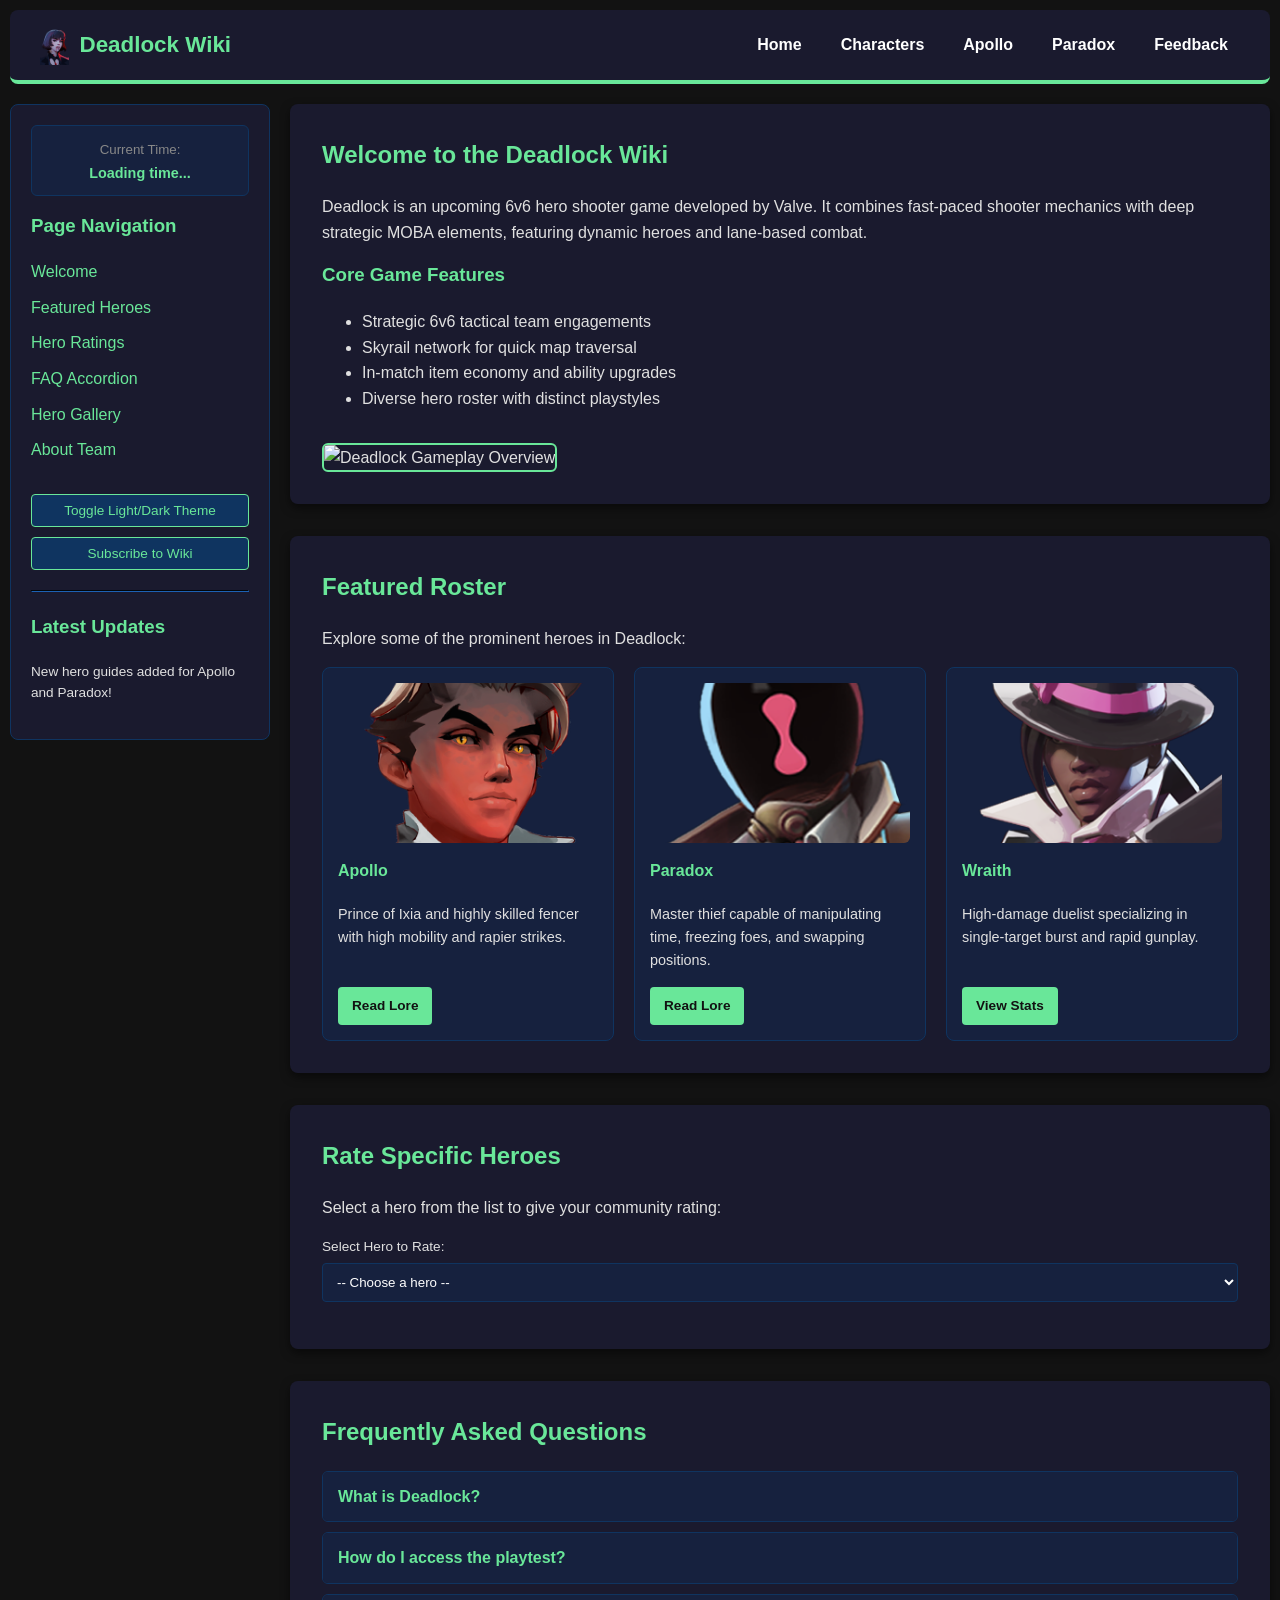
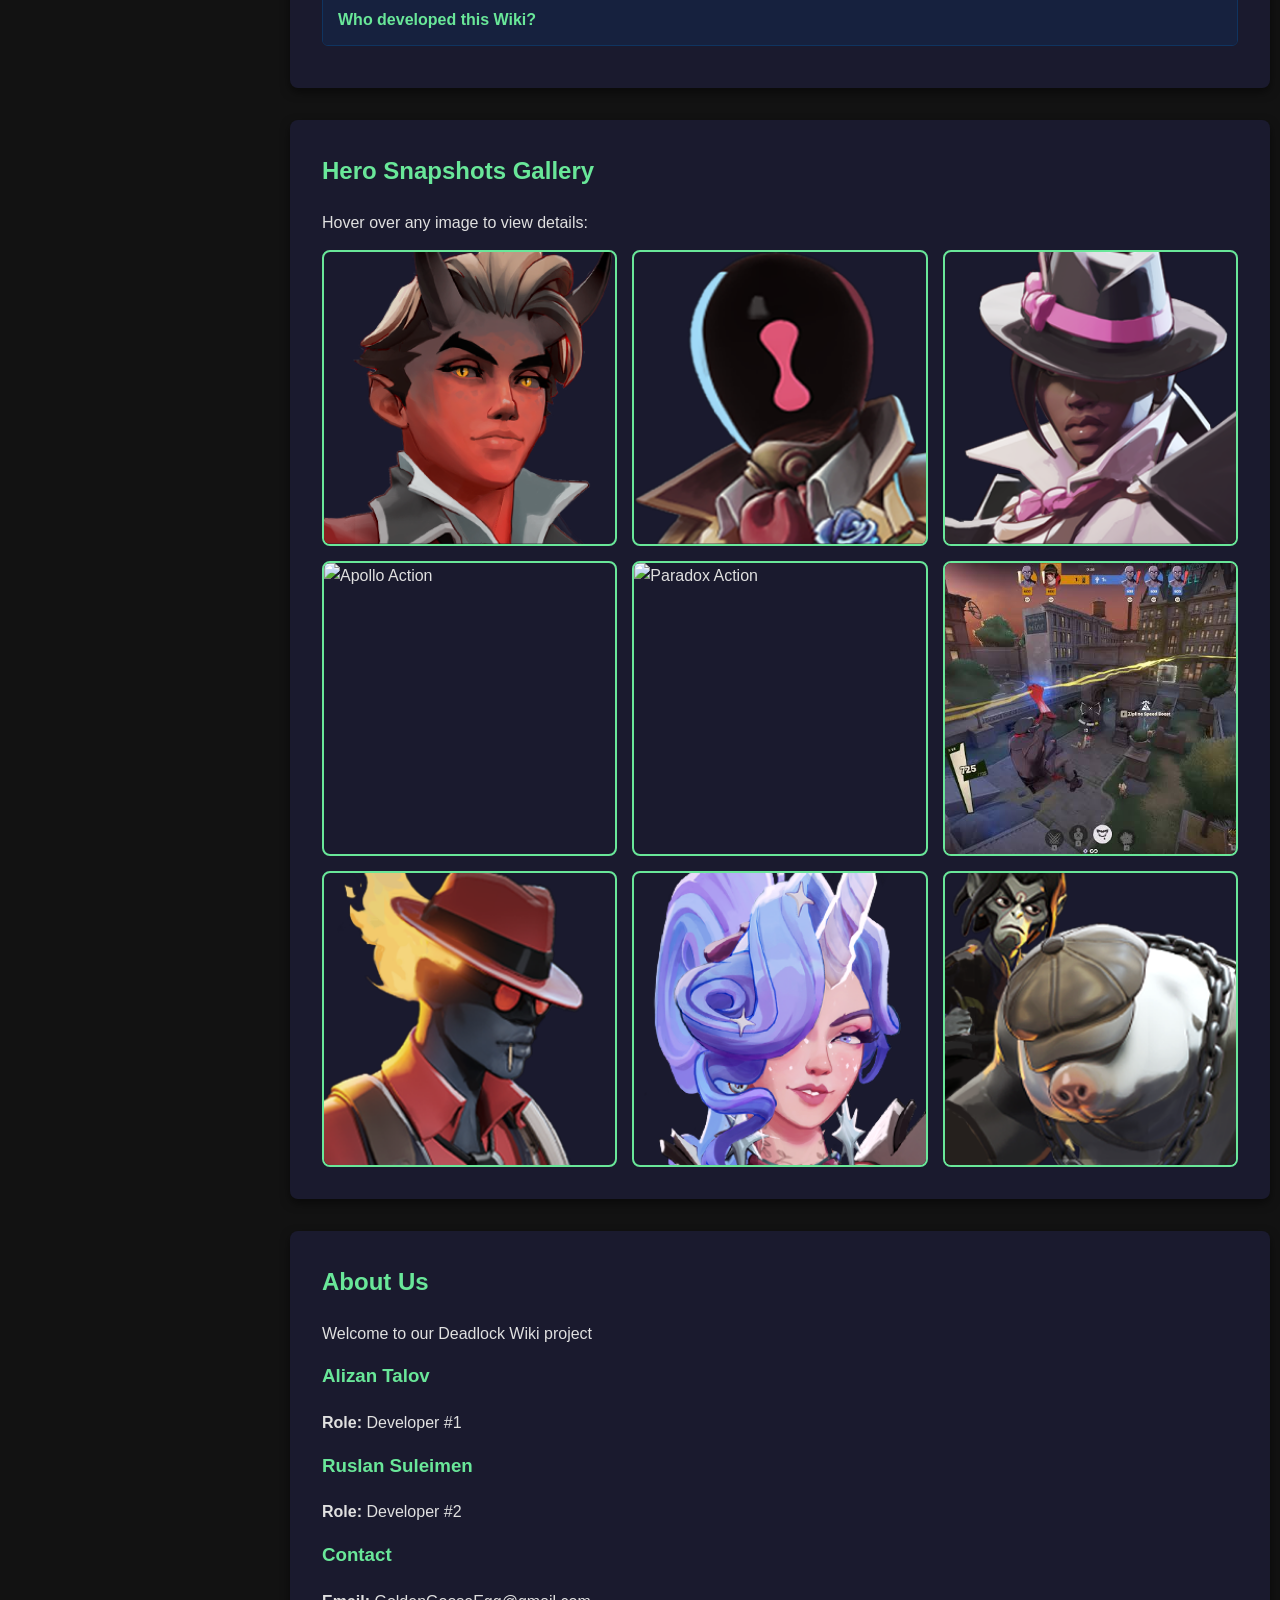
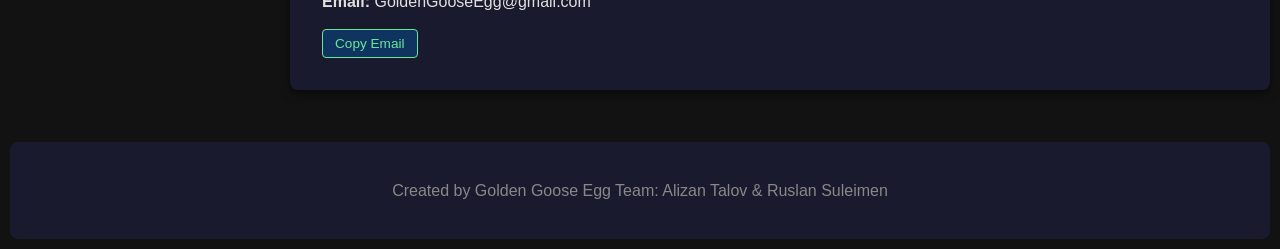
==== commit 317f78c5: "The Grand Finale" ====
--- a/index.html
+++ b/index.html
@@ -101,33 +101,30 @@
 
             <!-- Rating Specific Heroes in Index -->
             <section id="hero-ratings" class="card">
-                <h2>Rate Specific Featured Heroes</h2>
-                <p>Give your community rating to individual heroes:</p>
-                
-                <div class="hero-rating-box" data-hero="Apollo">
-                    <h4>Apollo Rating</h4>
-                    <div class="rating-container" data-target-hero="Apollo">
-                        <span class="star" data-value="1">&#9733;</span><span class="star" data-value="2">&#9733;</span><span class="star" data-value="3">&#9733;</span><span class="star" data-value="4">&#9733;</span><span class="star" data-value="5">&#9733;</span>
-                    </div>
-                    <p class="hero-rating-result" style="font-size: 0.85rem; color: #69E799;">No rating yet</p>
-                </div>
-
-                <div class="hero-rating-box" data-hero="Paradox" style="margin-top: 15px;">
-                    <h4>Paradox Rating</h4>
-                    <div class="rating-container" data-target-hero="Paradox">
-                        <span class="star" data-value="1">&#9733;</span><span class="star" data-value="2">&#9733;</span><span class="star" data-value="3">&#9733;</span><span class="star" data-value="4">&#9733;</span><span class="star" data-value="5">&#9733;</span>
-                    </div>
-                    <p class="hero-rating-result" style="font-size: 0.85rem; color: #69E799;">No rating yet</p>
-                </div>
-
-                <div class="hero-rating-box" data-hero="Wraith" style="margin-top: 15px;">
-                    <h4>Wraith Rating</h4>
-                    <div class="rating-container" data-target-hero="Wraith">
-                        <span class="star" data-value="1">&#9733;</span><span class="star" data-value="2">&#9733;</span><span class="star" data-value="3">&#9733;</span><span class="star" data-value="4">&#9733;</span><span class="star" data-value="5">&#9733;</span>
-                    </div>
-                    <p class="hero-rating-result" style="font-size: 0.85rem; color: #69E799;">No rating yet</p>
-                </div>
-            </section>
+                <h2>Rate Specific Heroes</h2>
+                <p>Select a hero from the list to give your community rating:</p>
+    
+                <div class="form-group" style="margin-bottom: 15px;">
+                <label for="select-hero-rating" style="font-size: 0.85rem; display: block; margin-bottom: 5px;">Select Hero to Rate:</label>
+                <select id="select-hero-rating" style="width: 100%; padding: 10px; border-radius: 4px; border: 1px solid #0f3460; background: #16213e; color: #fff;">
+                <option value="">-- Choose a hero --</option>
+                <option value="Apollo">Apollo</option>
+                <option value="Paradox">Paradox</option>
+                <option value="Wraith">Wraith</option>
+                <option value="Celeste">Celeste</option>
+                <option value="Infernus">Infernus</option>
+                <option value="Mo & Krill">Mo & Krill</option>
+                </select>
+                </div>
+
+    <div id="dynamic-hero-rating-box" class="hero-rating-box" style="display: none; margin-top: 15px;" data-hero="">
+        <h4 id="dynamic-hero-title">Rating</h4>
+        <div class="rating-container" data-target-hero="">
+            <span class="star" data-value="1">&#9733;</span><span class="star" data-value="2">&#9733;</span><span class="star" data-value="3">&#9733;</span><span class="star" data-value="4">&#9733;</span><span class="star" data-value="5">&#9733;</span>
+        </div>
+        <p class="hero-rating-result" style="font-size: 0.85rem; color: #69E799;">No rating yet</p>
+    </div>
+</section>
 
             <!-- FAQ Accordion -->
             <section id="faq-section" class="card">
@@ -172,18 +169,23 @@
                 </div>
             </section>
 
-            <section id="about-us" class="card">
-                <h2>About Us</h2>
-                <p>Welcome to our Deadlock Wiki project</p>
-                <div class="bio-block">
-                    <h3>Alizan Talov</h3>
-                    <p><strong>Role:</strong> Developer #1</p>
-                </div>
-                <div class="bio-block">
-                    <h3>Ruslan Suleimen</h3>
-                    <p><strong>Role:</strong> Developer #2</p>
-                </div>
-            </section>
+<section id="about-us" class="card">
+    <h2>About Us</h2>
+    <p>Welcome to our Deadlock Wiki project</p>
+    <div class="bio-block">
+        <h3>Alizan Talov</h3>
+        <p><strong>Role:</strong> Developer #1</p>
+    </div>
+    <div class="bio-block">
+        <h3>Ruslan Suleimen</h3>
+        <p><strong>Role:</strong> Developer #2</p>
+    </div>
+    <div class="bio-block">
+        <h3>Contact</h3>
+        <p><strong>Email:</strong> GoldenGooseEgg@gmail.com</p>
+        <button class="copy-btn" data-clipboard-text="GoldenGooseEgg@gmail.com">Copy Email</button>
+    </div>
+</section>
 
         </main>
 
--- a/css/style.css
+++ b/css/style.css
@@ -602,4 +602,34 @@
 .notification-toast.show {
     opacity: 1;
     transform: translateY(0);
+}
+
+body.light-theme #hero-table {
+    background-color: #ffffff;
+}
+body.light-theme #hero-table th {
+    background-color: #4CAF50;
+    color: #ffffff;
+}
+body.light-theme #hero-table td, 
+body.light-theme #hero-table th {
+    border-color: #dcdcdc;
+    color: #222222;
+}
+
+body.light-theme h1, 
+body.light-theme h2, 
+body.light-theme h3,
+body.light-theme .header-logo span,
+body.light-theme .nav-menu a:hover,
+body.light-theme .sidebar a,
+body.light-theme .flex-card h4,
+body.light-theme .gallery-caption,
+body.light-theme .accordion-header,
+body.light-theme #live-clock {
+    color: #2e7d32 !important;
+}
+
+body.light-theme .scroll-progress-bar {
+    background: linear-gradient(90deg, #2e7d32, #ff9f1c);
 }
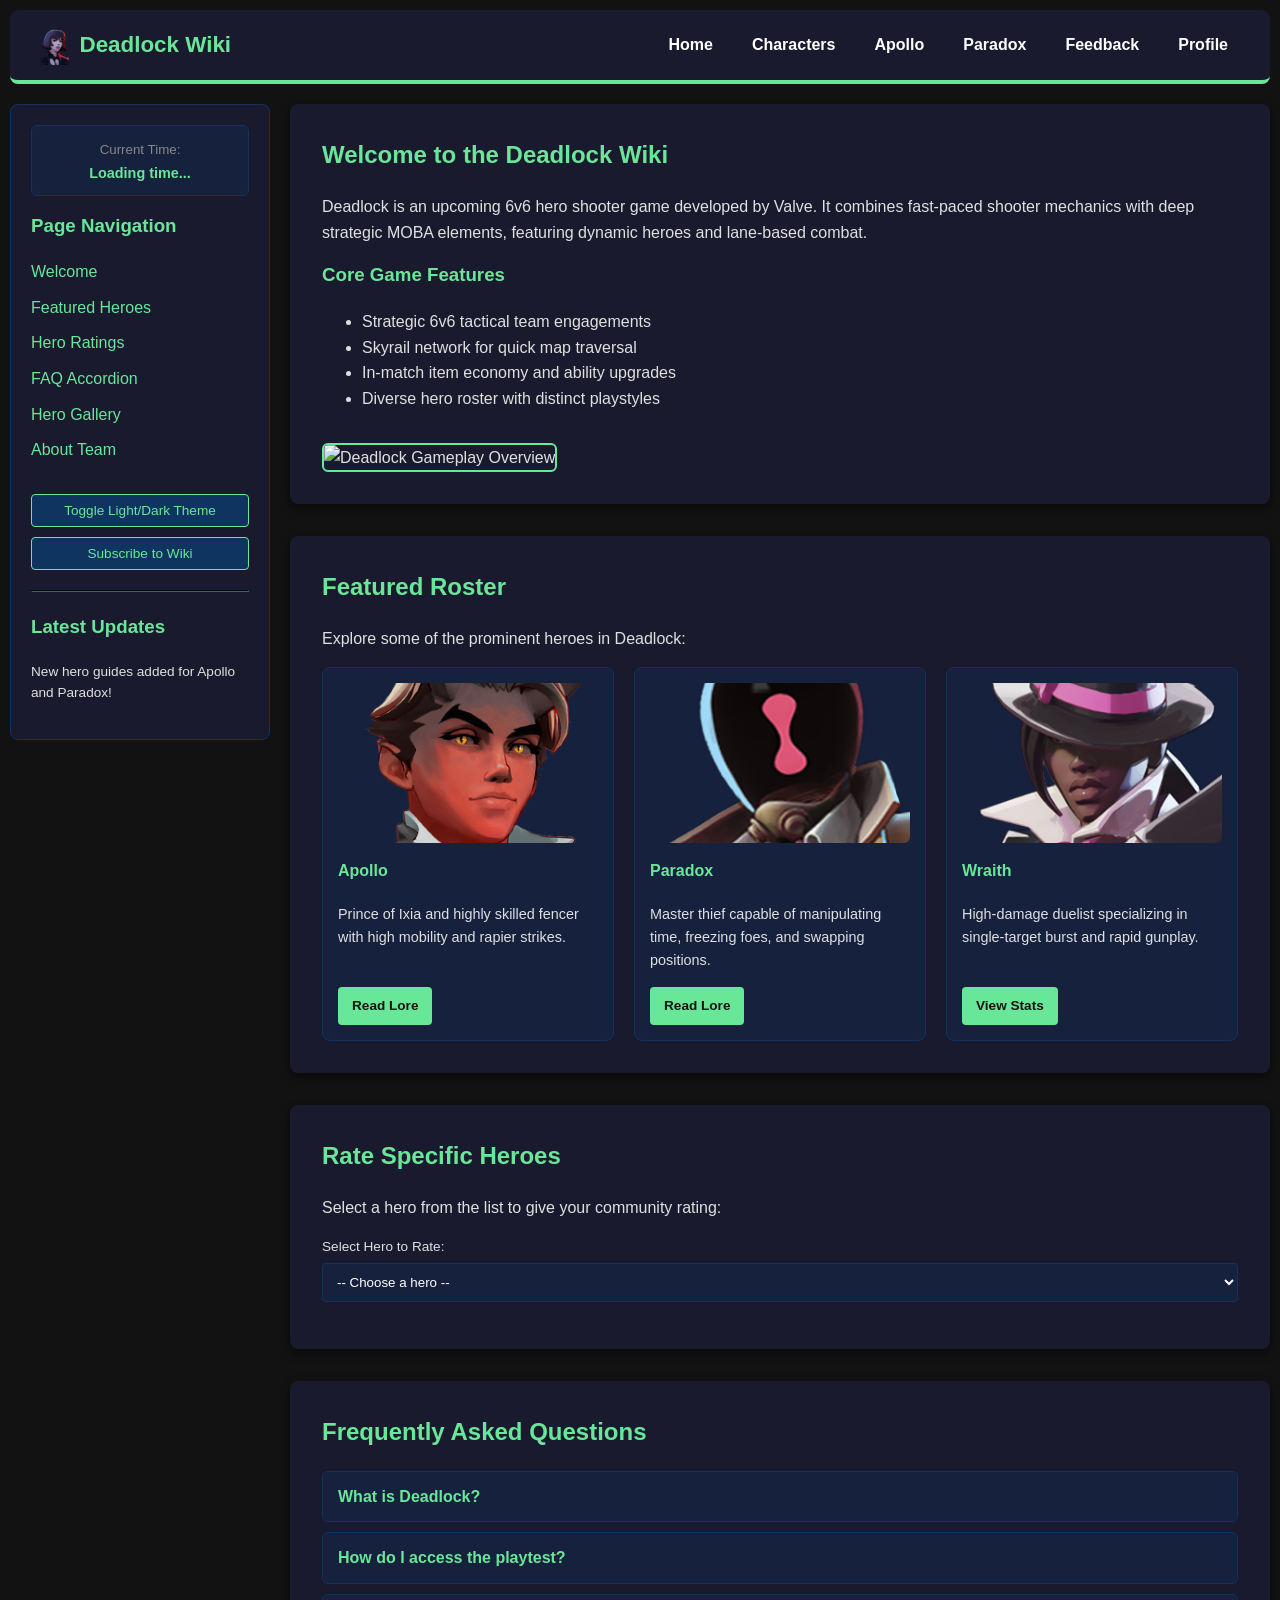
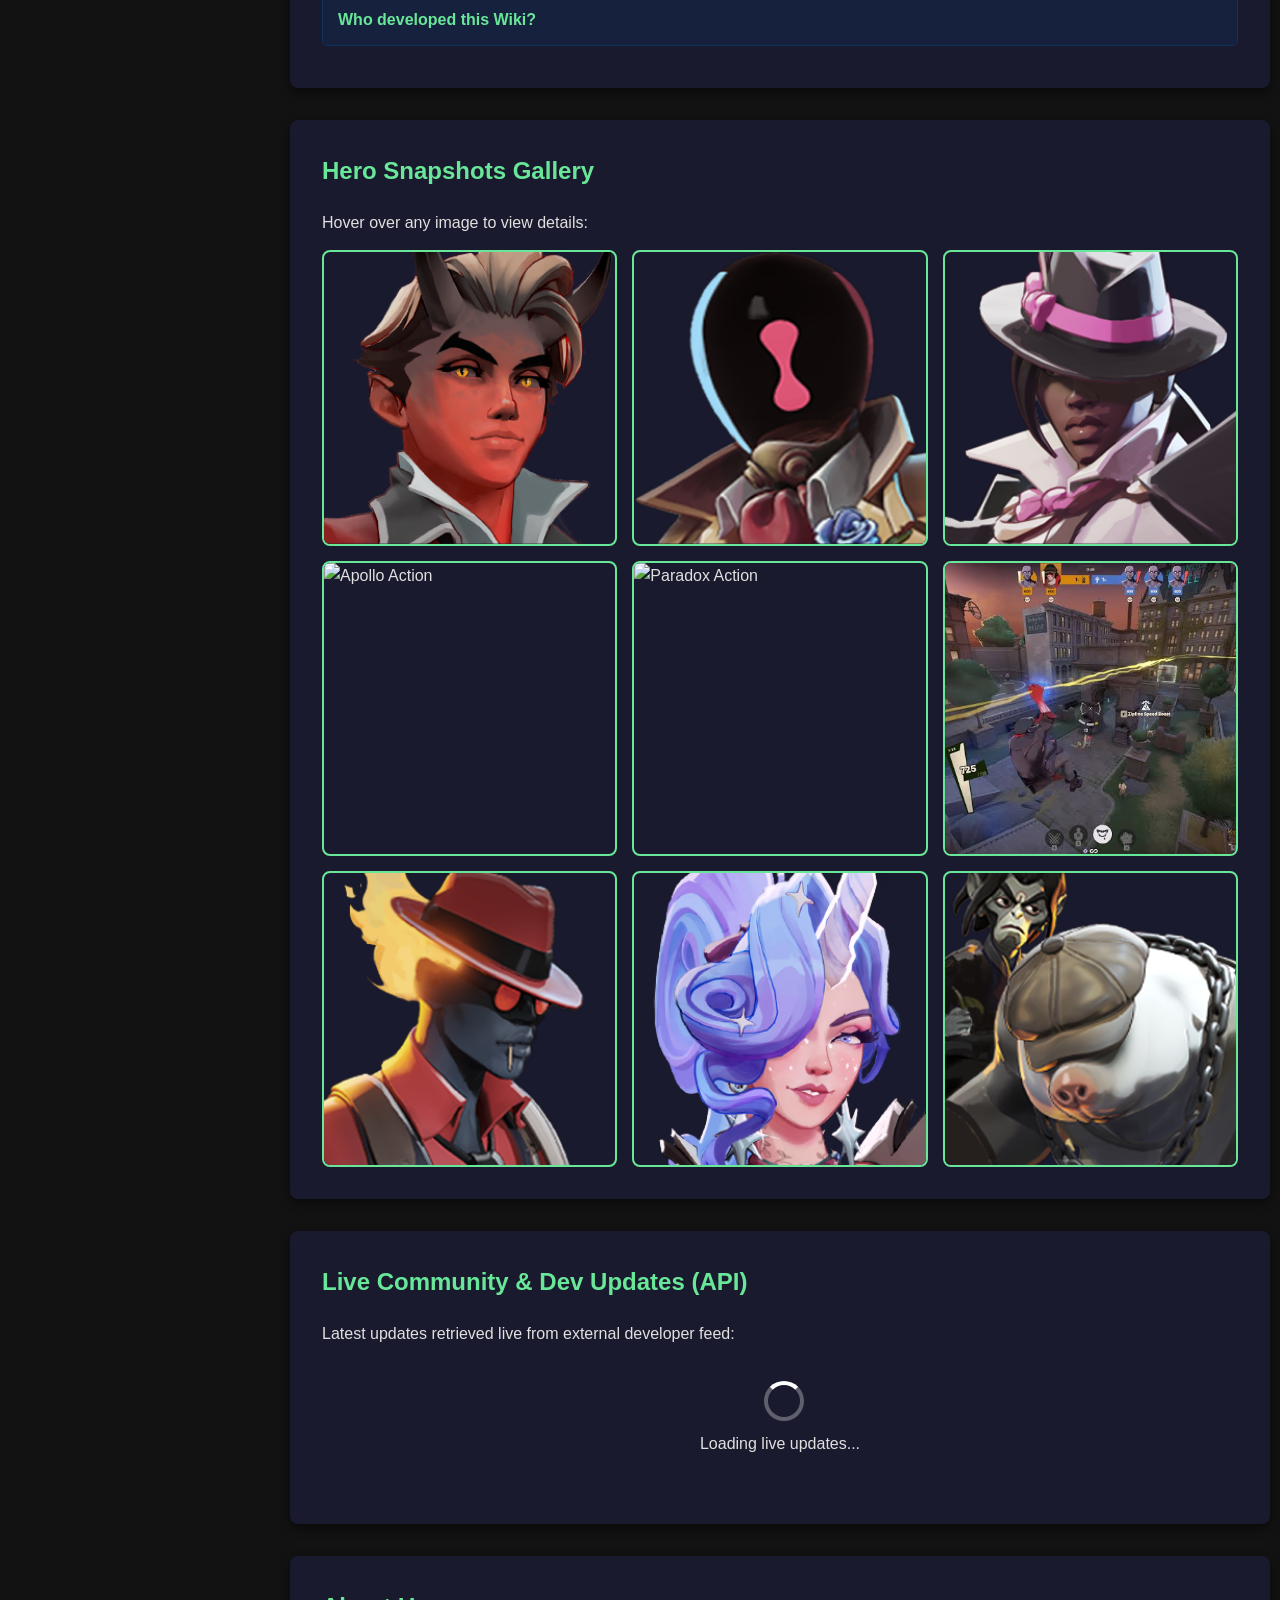
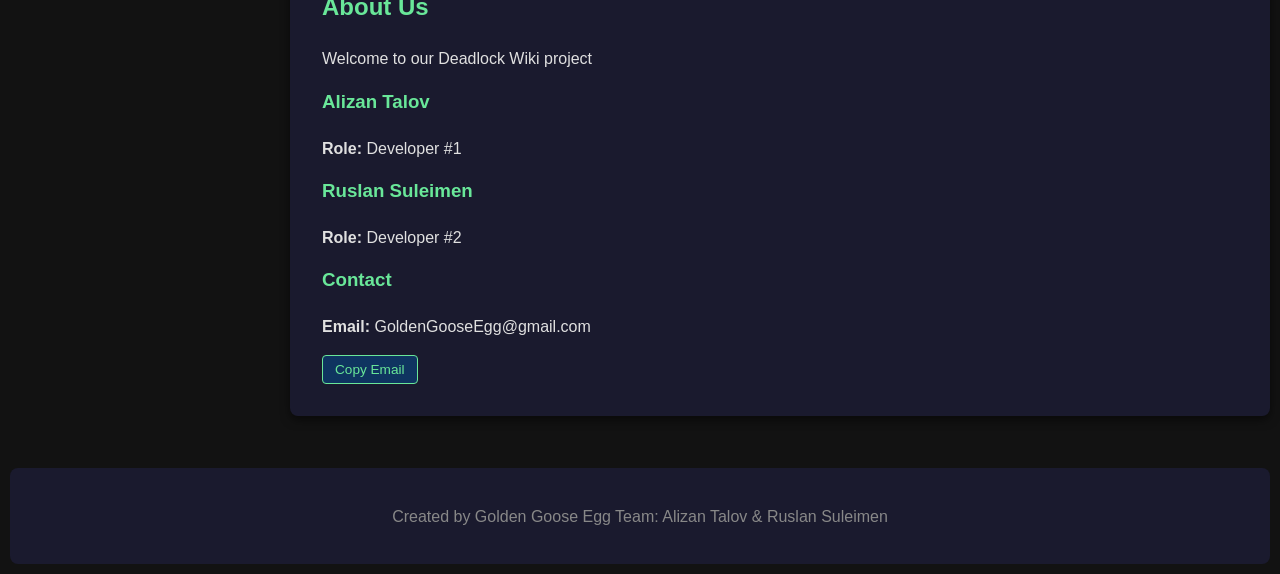
==== commit 578ab51a: "Add files via upload" ====
--- a/index.html
+++ b/index.html
@@ -21,12 +21,13 @@
                 <span>Deadlock Wiki</span>
             </div>
             <nav class="nav-menu">
-                <a href="index.html">Home</a>
-                <a href="characters.html">Characters</a>
-                <a href="apollo.html">Apollo</a>
-                <a href="paradox.html">Paradox</a>
-                <a href="feedback.html">Feedback</a>
-            </nav>
+    <a href="index.html">Home</a>
+    <a href="characters.html">Characters</a>
+    <a href="apollo.html">Apollo</a>
+    <a href="paradox.html">Paradox</a>
+    <a href="feedback.html">Feedback</a>
+    <a href="profile.html">Profile</a>
+</nav>
         </header>
 
         <aside class="sidebar">
@@ -169,6 +170,17 @@
                 </div>
             </section>
 
+<section id="api-feed-section" class="card">
+    <h2>Live Community & Dev Updates (API)</h2>
+    <p>Latest updates retrieved live from external developer feed:</p>
+    <div id="api-loading" style="text-align: center; padding: 20px;">
+        <span class="spinner" style="width: 32px; height: 32px; border-width: 4px;"></span>
+        <p style="margin-top: 10px;">Loading live updates...</p>
+    </div>
+    <div id="api-error" style="display: none; color: #e94560; padding: 10px; background: #16213e; border-radius: 4px; border: 1px solid #e94560;"></div>
+    <div id="api-content" style="display: none; display: flex; flex-direction: column; gap: 15px;"></div>
+</section>
+
 <section id="about-us" class="card">
     <h2>About Us</h2>
     <p>Welcome to our Deadlock Wiki project</p>
